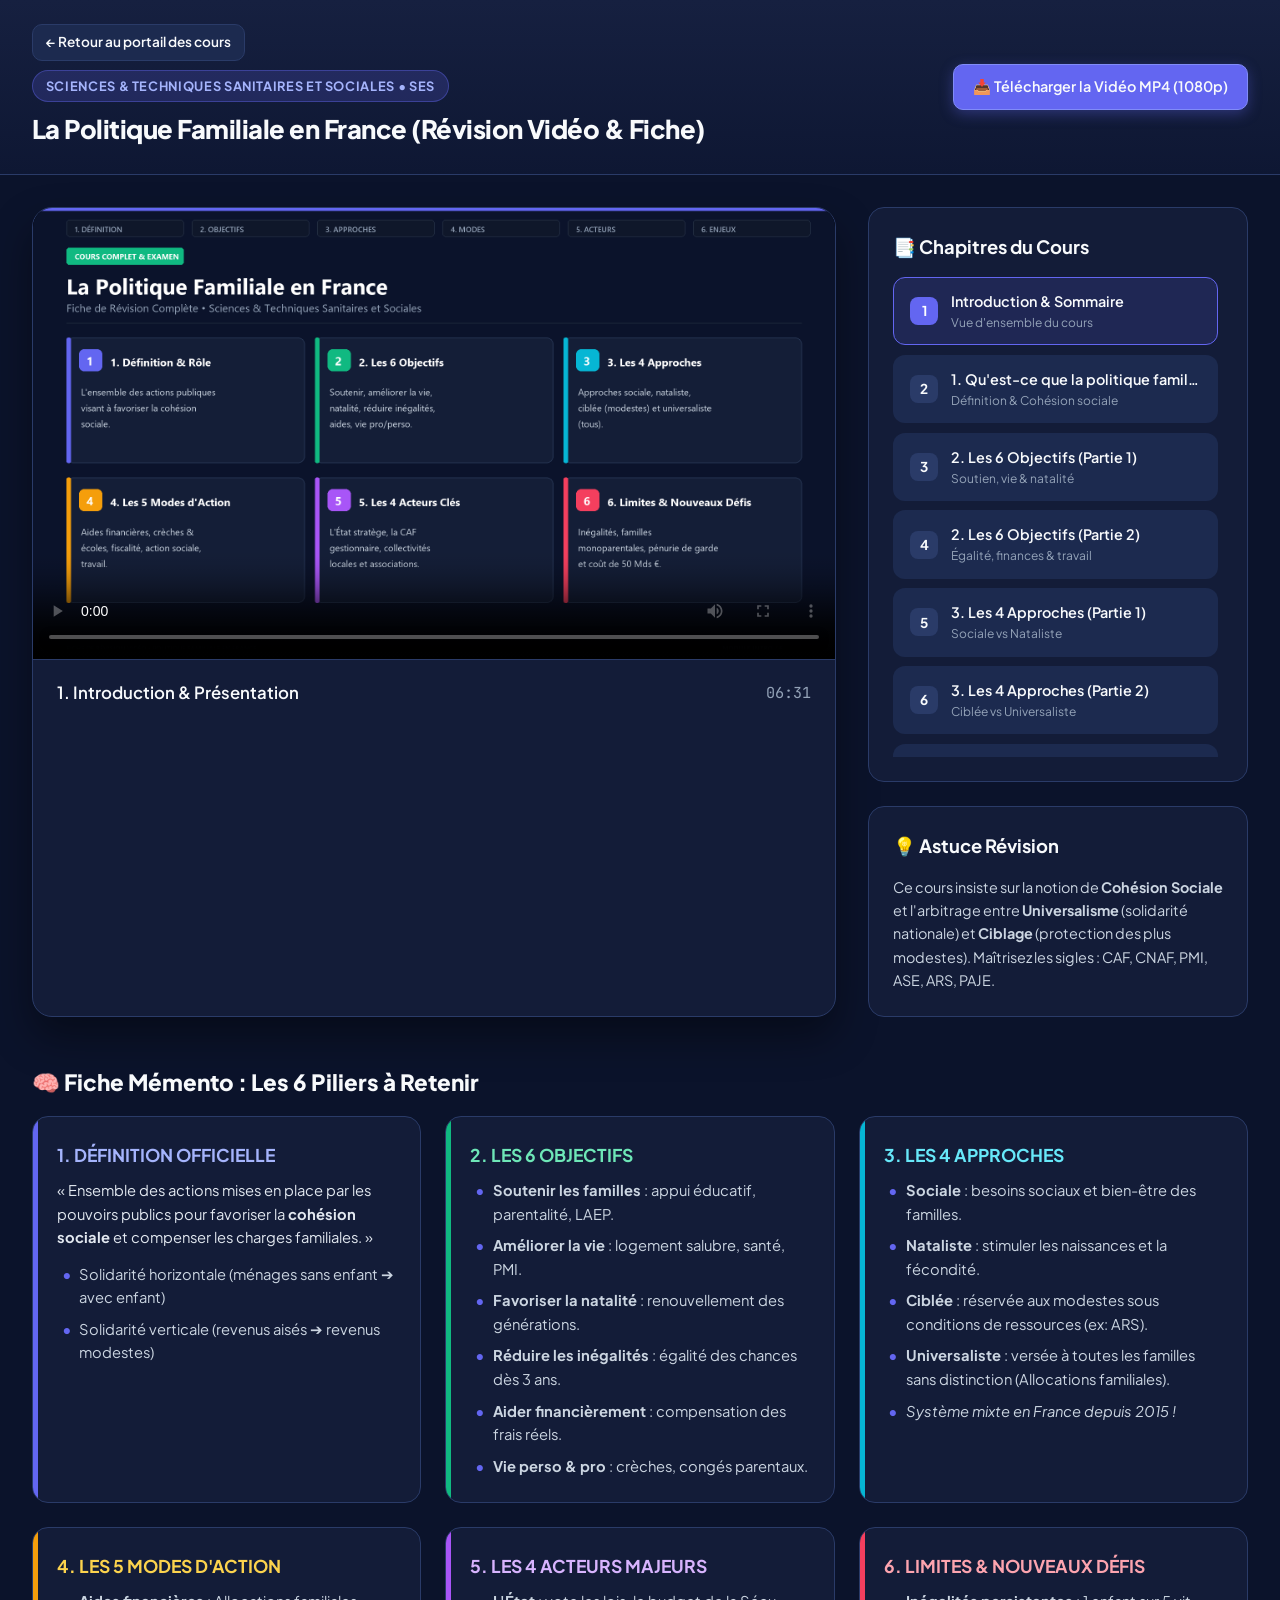
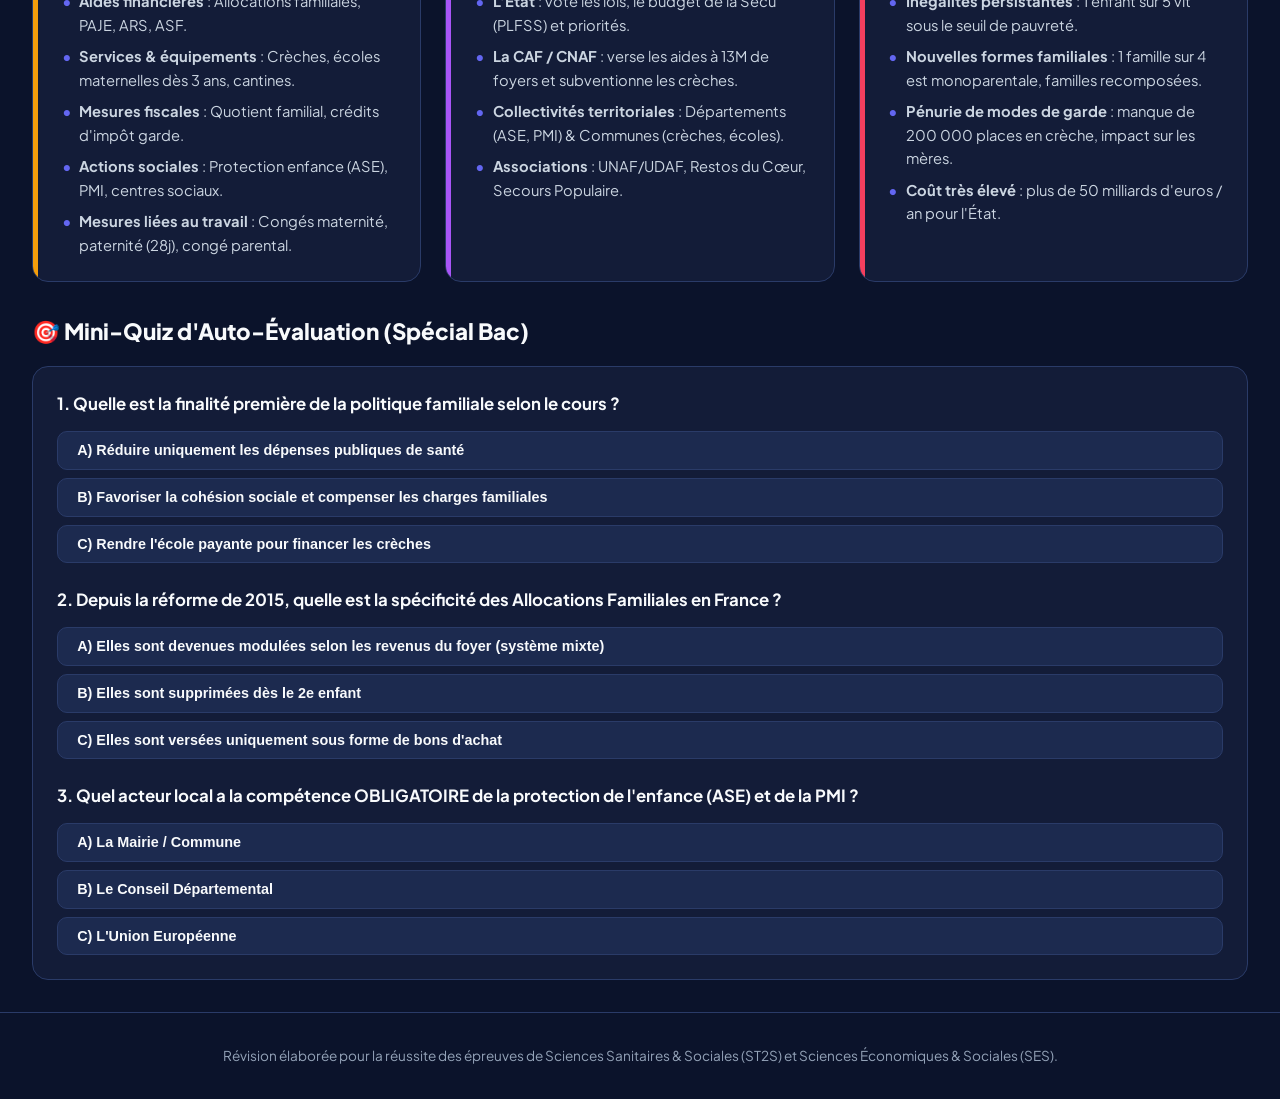
==== cours/politique-famille/index.html @ a3e130f7 "Initial commit: Portail de révision scolaire avec cours Politique Familiale" ====
<!DOCTYPE html>
<html lang="fr">
<head>
    <meta charset="UTF-8">
    <meta name="viewport" content="width=device-width, initial-scale=1.0">
    <title>Révision : La Politique Familiale en France (ST2S / SES)</title>
    <link href="https://fonts.googleapis.com/css2?family=Plus+Jakarta+Sans:wght@400;500;600;700;800&family=JetBrains+Mono:wght@500;700&display=swap" rel="stylesheet">
    <style>
        :root {
            --bg: #0b132b;
            --surface: #131c38;
            --surface-card: #1c2a4f;
            --border: #2a3b68;
            --primary: #6366f1;
            --primary-glow: rgba(99, 102, 241, 0.35);
            --emerald: #10b981;
            --cyan: #06b6d4;
            --amber: #f59e0b;
            --rose: #f43f5e;
            --purple: #a855f7;
            --text: #f8fafc;
            --text-muted: #94a3b8;
        }

        * {
            box-sizing: border-box;
            margin: 0;
            padding: 0;
        }

        body {
            font-family: 'Plus Jakarta Sans', sans-serif;
            background-color: var(--bg);
            color: var(--text);
            line-height: 1.6;
            min-height: 100vh;
            display: flex;
            flex-direction: column;
        }

        header {
            background: linear-gradient(180deg, #162040 0%, #0e1733 100%);
            border-bottom: 1px solid var(--border);
            padding: 1.5rem 2rem;
            display: flex;
            justify-content: space-between;
            align-items: center;
            flex-wrap: wrap;
            gap: 1rem;
        }

        .badge-subject {
            background: rgba(99, 102, 241, 0.2);
            color: #a5b4fc;
            border: 1px solid rgba(99, 102, 241, 0.4);
            padding: 0.3rem 0.8rem;
            border-radius: 999px;
            font-size: 0.8rem;
            font-weight: 700;
            text-transform: uppercase;
            letter-spacing: 0.05em;
            display: inline-block;
            margin-bottom: 0.4rem;
        }

        h1 {
            font-size: 1.6rem;
            font-weight: 800;
            letter-spacing: -0.02em;
        }

        .header-actions {
            display: flex;
            gap: 0.8rem;
            align-items: center;
        }

        .btn {
            background: var(--surface-card);
            border: 1px solid var(--border);
            color: var(--text);
            padding: 0.65rem 1.2rem;
            border-radius: 10px;
            font-size: 0.9rem;
            font-weight: 600;
            cursor: pointer;
            display: inline-flex;
            align-items: center;
            gap: 0.5rem;
            transition: all 0.2s ease;
            text-decoration: none;
        }

        .btn:hover {
            background: #253766;
            border-color: #3b5087;
            transform: translateY(-1px);
        }

        .btn-primary {
            background: var(--primary);
            border-color: #818cf8;
            box-shadow: 0 4px 14px var(--primary-glow);
        }

        .btn-primary:hover {
            background: #4f46e5;
        }

        main {
            flex: 1;
            max-width: 1400px;
            width: 100%;
            margin: 0 auto;
            padding: 2rem;
            display: grid;
            grid-template-columns: 1fr 380px;
            gap: 2rem;
        }

        @media (max-width: 1024px) {
            main {
                grid-template-columns: 1fr;
            }
        }

        .video-container {
            background: var(--surface);
            border: 1px solid var(--border);
            border-radius: 20px;
            overflow: hidden;
            box-shadow: 0 20px 40px rgba(0,0,0,0.4);
            display: flex;
            flex-direction: column;
        }

        .screen-frame {
            position: relative;
            aspect-ratio: 16 / 9;
            background: #000;
            display: flex;
            align-items: center;
            justify-content: center;
            overflow: hidden;
        }

        .screen-frame video, .screen-frame img {
            width: 100%;
            height: 100%;
            object-fit: contain;
        }

        .player-controls {
            padding: 1.25rem 1.5rem;
            background: var(--surface);
            border-top: 1px solid var(--border);
            display: flex;
            flex-direction: column;
            gap: 1rem;
        }

        .progress-bar-container {
            width: 100%;
            height: 8px;
            background: #223156;
            border-radius: 999px;
            cursor: pointer;
            position: relative;
        }

        .progress-bar-fill {
            height: 100%;
            background: linear-gradient(90deg, #6366f1, #38bdf8);
            border-radius: 999px;
            width: 0%;
            transition: width 0.1s linear;
        }

        .controls-row {
            display: flex;
            justify-content: space-between;
            align-items: center;
        }

        .play-buttons {
            display: flex;
            align-items: center;
            gap: 1rem;
        }

        .btn-circle {
            width: 44px;
            height: 44px;
            border-radius: 50%;
            background: var(--surface-card);
            border: 1px solid var(--border);
            color: white;
            display: flex;
            align-items: center;
            justify-content: center;
            cursor: pointer;
            font-size: 1.1rem;
            transition: all 0.2s ease;
        }

        .btn-circle:hover {
            background: var(--primary);
            border-color: #818cf8;
            transform: scale(1.05);
        }

        .btn-play-main {
            width: 52px;
            height: 52px;
            background: var(--primary);
            font-size: 1.4rem;
            box-shadow: 0 4px 15px var(--primary-glow);
        }

        .time-display {
            font-family: 'JetBrains Mono', monospace;
            font-size: 0.95rem;
            color: var(--text-muted);
        }

        /* Sidebar navigation */
        .sidebar {
            display: flex;
            flex-direction: column;
            gap: 1.5rem;
        }

        .card {
            background: var(--surface);
            border: 1px solid var(--border);
            border-radius: 16px;
            padding: 1.5rem;
        }

        .card-title {
            font-size: 1.15rem;
            font-weight: 700;
            margin-bottom: 1rem;
            display: flex;
            align-items: center;
            gap: 0.5rem;
        }

        .chapters-list {
            display: flex;
            flex-direction: column;
            gap: 0.6rem;
            max-height: 480px;
            overflow-y: auto;
            padding-right: 0.3rem;
        }

        .chapter-item {
            display: flex;
            align-items: center;
            gap: 0.8rem;
            padding: 0.75rem 1rem;
            background: var(--surface-card);
            border: 1px solid transparent;
            border-radius: 12px;
            cursor: pointer;
            transition: all 0.2s ease;
            text-align: left;
        }

        .chapter-item:hover {
            background: #253766;
            border-color: var(--border);
        }

        .chapter-item.active {
            border-color: var(--primary);
            background: rgba(99, 102, 241, 0.15);
        }

        .chapter-num {
            width: 28px;
            height: 28px;
            border-radius: 8px;
            background: var(--border);
            font-size: 0.85rem;
            font-weight: 700;
            display: flex;
            align-items: center;
            justify-content: center;
            flex-shrink: 0;
        }

        .chapter-item.active .chapter-num {
            background: var(--primary);
            color: white;
        }

        .chapter-info {
            flex: 1;
            min-width: 0;
        }

        .chapter-title {
            font-size: 0.9rem;
            font-weight: 600;
            white-space: nowrap;
            overflow: hidden;
            text-overflow: ellipsis;
        }

        .chapter-sub {
            font-size: 0.75rem;
            color: var(--text-muted);
        }

        /* Summary tabs */
        .summary-section {
            grid-column: 1 / -1;
            margin-top: 1rem;
        }

        .grid-2x3 {
            display: grid;
            grid-template-columns: repeat(auto-fit, minmax(380px, 1fr));
            gap: 1.5rem;
            margin-top: 1rem;
        }

        .concept-card {
            background: var(--surface);
            border: 1px solid var(--border);
            border-radius: 16px;
            padding: 1.5rem;
            position: relative;
            overflow: hidden;
        }

        .concept-card::before {
            content: '';
            position: absolute;
            top: 0;
            left: 0;
            width: 5px;
            height: 100%;
        }

        .border-indigo::before { background: var(--primary); }
        .border-emerald::before { background: var(--emerald); }
        .border-cyan::before { background: var(--cyan); }
        .border-amber::before { background: var(--amber); }
        .border-purple::before { background: var(--purple); }
        .border-rose::before { background: var(--rose); }

        .concept-title {
            font-size: 1.1rem;
            font-weight: 700;
            margin-bottom: 0.6rem;
        }

        .concept-list {
            list-style: none;
            display: flex;
            flex-direction: column;
            gap: 0.5rem;
            font-size: 0.92rem;
            color: #cbd5e1;
        }

        .concept-list li {
            position: relative;
            padding-left: 1.4rem;
        }

        .concept-list li::before {
            content: '•';
            position: absolute;
            left: 0.3rem;
            color: var(--primary);
            font-weight: bold;
        }

        footer {
            text-align: center;
            padding: 2rem;
            color: var(--text-muted);
            font-size: 0.85rem;
            border-top: 1px solid var(--border);
            margin-top: auto;
        }
    </style>
</head>
<body>

<header>
    <div>
        <a href="../../index.html" class="btn" style="margin-bottom: 0.6rem; display: inline-flex; font-size: 0.85rem; padding: 0.4rem 0.8rem;">
            ← Retour au portail des cours
        </a>
        <div>
            <span class="badge-subject">Sciences & Techniques Sanitaires et Sociales • SES</span>
            <h1>La Politique Familiale en France (Révision Vidéo & Fiche)</h1>
        </div>
    </div>
    <div class="header-actions">
        <a href="video.mp4" class="btn btn-primary" download="Revision_Politique_Famille_1080p.mp4">
            📥 Télécharger la Vidéo MP4 (1080p)
        </a>
    </div>
</header>

<main>
    <div class="video-container">
        <div class="screen-frame">
            <video id="mainVideo" controls poster="slides/slide_01.png">
                <source src="video.mp4" type="video/mp4">
                Votre navigateur ne prend pas en charge la balise vidéo.
            </video>
        </div>
        <div class="player-controls">
            <div class="controls-row">
                <span style="font-weight: 600; font-size: 1.05rem;" id="currentSlideTitle">1. Introduction & Présentation</span>
                <span class="time-display" id="videoDuration">06:31</span>
            </div>
        </div>
    </div>

    <div class="sidebar">
        <div class="card">
            <div class="card-title">📑 Chapitres du Cours</div>
            <div class="chapters-list" id="chapterList">
                <div class="chapter-item active" onclick="jumpTo(0)">
                    <div class="chapter-num">1</div>
                    <div class="chapter-info">
                        <div class="chapter-title">Introduction & Sommaire</div>
                        <div class="chapter-sub">Vue d'ensemble du cours</div>
                    </div>
                </div>
                <div class="chapter-item" onclick="jumpTo(1)">
                    <div class="chapter-num">2</div>
                    <div class="chapter-info">
                        <div class="chapter-title">1. Qu'est-ce que la politique familiale ?</div>
                        <div class="chapter-sub">Définition & Cohésion sociale</div>
                    </div>
                </div>
                <div class="chapter-item" onclick="jumpTo(2)">
                    <div class="chapter-num">3</div>
                    <div class="chapter-info">
                        <div class="chapter-title">2. Les 6 Objectifs (Partie 1)</div>
                        <div class="chapter-sub">Soutien, vie & natalité</div>
                    </div>
                </div>
                <div class="chapter-item" onclick="jumpTo(3)">
                    <div class="chapter-num">4</div>
                    <div class="chapter-info">
                        <div class="chapter-title">2. Les 6 Objectifs (Partie 2)</div>
                        <div class="chapter-sub">Égalité, finances & travail</div>
                    </div>
                </div>
                <div class="chapter-item" onclick="jumpTo(4)">
                    <div class="chapter-num">5</div>
                    <div class="chapter-info">
                        <div class="chapter-title">3. Les 4 Approches (Partie 1)</div>
                        <div class="chapter-sub">Sociale vs Nataliste</div>
                    </div>
                </div>
                <div class="chapter-item" onclick="jumpTo(5)">
                    <div class="chapter-num">6</div>
                    <div class="chapter-info">
                        <div class="chapter-title">3. Les 4 Approches (Partie 2)</div>
                        <div class="chapter-sub">Ciblée vs Universaliste</div>
                    </div>
                </div>
                <div class="chapter-item" onclick="jumpTo(6)">
                    <div class="chapter-num">7</div>
                    <div class="chapter-info">
                        <div class="chapter-title">4. Les 5 Modes d'Action (Partie 1)</div>
                        <div class="chapter-sub">Aides financières & crèches/écoles</div>
                    </div>
                </div>
                <div class="chapter-item" onclick="jumpTo(7)">
                    <div class="chapter-num">8</div>
                    <div class="chapter-info">
                        <div class="chapter-title">4. Les 5 Modes d'Action (Partie 2)</div>
                        <div class="chapter-sub">Fiscalité, social & travail</div>
                    </div>
                </div>
                <div class="chapter-item" onclick="jumpTo(8)">
                    <div class="chapter-num">9</div>
                    <div class="chapter-info">
                        <div class="chapter-title">5. Les 4 Acteurs Clés (Partie 1)</div>
                        <div class="chapter-sub">L'État & La CAF</div>
                    </div>
                </div>
                <div class="chapter-item" onclick="jumpTo(9)">
                    <div class="chapter-num">10</div>
                    <div class="chapter-info">
                        <div class="chapter-title">5. Les 4 Acteurs Clés (Partie 2)</div>
                        <div class="chapter-sub">Collectivités & Associations</div>
                    </div>
                </div>
                <div class="chapter-item" onclick="jumpTo(10)">
                    <div class="chapter-num">11</div>
                    <div class="chapter-info">
                        <div class="chapter-title">6. Limites & Nouveaux Défis</div>
                        <div class="chapter-sub">Inégalités, monoparentalité & coût</div>
                    </div>
                </div>
                <div class="chapter-item" onclick="jumpTo(11)">
                    <div class="chapter-num">12</div>
                    <div class="chapter-info">
                        <div class="chapter-title">Mémento Examen Final</div>
                        <div class="chapter-sub">Carte mentale de révision</div>
                    </div>
                </div>
            </div>
        </div>

        <div class="card">
            <div class="card-title">💡 Astuce Révision</div>
            <p style="font-size: 0.9rem; color: #cbd5e1;">
                Ce cours insiste sur la notion de <strong>Cohésion Sociale</strong> et l'arbitrage entre <strong>Universalisme</strong> (solidarité nationale) et <strong>Ciblage</strong> (protection des plus modestes). Maîtrisez les sigles : CAF, CNAF, PMI, ASE, ARS, PAJE.
            </p>
        </div>
    </div>

    <section class="summary-section">
        <h2 style="font-size: 1.4rem; font-weight: 800; margin-bottom: 0.5rem;">🧠 Fiche Mémento : Les 6 Piliers à Retenir</h2>
        <div class="grid-2x3">
            <div class="concept-card border-indigo">
                <div class="concept-title" style="color: #a5b4fc;">1. DÉFINITION OFFICIELLE</div>
                <p style="font-size: 0.92rem; color: #e2e8f0; margin-bottom: 0.8rem;">
                    « Ensemble des actions mises en place par les pouvoirs publics pour favoriser la <strong>cohésion sociale</strong> et compenser les charges familiales. »
                </p>
                <ul class="concept-list">
                    <li>Solidarité horizontale (ménages sans enfant ➔ avec enfant)</li>
                    <li>Solidarité verticale (revenus aisés ➔ revenus modestes)</li>
                </ul>
            </div>

            <div class="concept-card border-emerald">
                <div class="concept-title" style="color: #6ee7b7;">2. LES 6 OBJECTIFS</div>
                <ul class="concept-list">
                    <li><strong>Soutenir les familles</strong> : appui éducatif, parentalité, LAEP.</li>
                    <li><strong>Améliorer la vie</strong> : logement salubre, santé, PMI.</li>
                    <li><strong>Favoriser la natalité</strong> : renouvellement des générations.</li>
                    <li><strong>Réduire les inégalités</strong> : égalité des chances dès 3 ans.</li>
                    <li><strong>Aider financièrement</strong> : compensation des frais réels.</li>
                    <li><strong>Vie perso & pro</strong> : crèches, congés parentaux.</li>
                </ul>
            </div>

            <div class="concept-card border-cyan">
                <div class="concept-title" style="color: #67e8f9;">3. LES 4 APPROCHES</div>
                <ul class="concept-list">
                    <li><strong>Sociale</strong> : besoins sociaux et bien-être des familles.</li>
                    <li><strong>Nataliste</strong> : stimuler les naissances et la fécondité.</li>
                    <li><strong>Ciblée</strong> : réservée aux modestes sous conditions de ressources (ex: ARS).</li>
                    <li><strong>Universaliste</strong> : versée à toutes les familles sans distinction (Allocations familiales).</li>
                    <li><em>Système mixte en France depuis 2015 !</em></li>
                </ul>
            </div>

            <div class="concept-card border-amber">
                <div class="concept-title" style="color: #fcd34d;">4. LES 5 MODES D'ACTION</div>
                <ul class="concept-list">
                    <li><strong>Aides financières</strong> : Allocations familiales, PAJE, ARS, ASF.</li>
                    <li><strong>Services & équipements</strong> : Crèches, écoles maternelles dès 3 ans, cantines.</li>
                    <li><strong>Mesures fiscales</strong> : Quotient familial, crédits d'impôt garde.</li>
                    <li><strong>Actions sociales</strong> : Protection enfance (ASE), PMI, centres sociaux.</li>
                    <li><strong>Mesures liées au travail</strong> : Congés maternité, paternité (28j), congé parental.</li>
                </ul>
            </div>

            <div class="concept-card border-purple">
                <div class="concept-title" style="color: #d8b4fe;">5. LES 4 ACTEURS MAJEURS</div>
                <ul class="concept-list">
                    <li><strong>L'État</strong> : vote les lois, le budget de la Sécu (PLFSS) et priorités.</li>
                    <li><strong>La CAF / CNAF</strong> : verse les aides à 13M de foyers et subventionne les crèches.</li>
                    <li><strong>Collectivités territoriales</strong> : Départements (ASE, PMI) & Communes (crèches, écoles).</li>
                    <li><strong>Associations</strong> : UNAF/UDAF, Restos du Cœur, Secours Populaire.</li>
                </ul>
            </div>

            <div class="concept-card border-rose">
                <div class="concept-title" style="color: #fda4af;">6. LIMITES & NOUVEAUX DÉFIS</div>
                <ul class="concept-list">
                    <li><strong>Inégalités persistantes</strong> : 1 enfant sur 5 vit sous le seuil de pauvreté.</li>
                    <li><strong>Nouvelles formes familiales</strong> : 1 famille sur 4 est monoparentale, familles recomposées.</li>
                    <li><strong>Pénurie de modes de garde</strong> : manque de 200 000 places en crèche, impact sur les mères.</li>
                    <li><strong>Coût très élevé</strong> : plus de 50 milliards d'euros / an pour l'État.</li>
                </ul>
            </div>
        </div>
    <section class="summary-section" style="margin-top: 2rem;">
        <h2 style="font-size: 1.4rem; font-weight: 800; margin-bottom: 1rem;">🎯 Mini-Quiz d'Auto-Évaluation (Spécial Bac)</h2>
        <div style="background: var(--surface); border: 1px solid var(--border); border-radius: 16px; padding: 1.5rem;" id="quizContainer">
            <div id="q1" style="margin-bottom: 1.5rem;">
                <p style="font-weight: 700; font-size: 1.05rem; margin-bottom: 0.8rem;">1. Quelle est la finalité première de la politique familiale selon le cours ?</p>
                <div style="display: flex; flex-direction: column; gap: 0.5rem;">
                    <button class="btn quiz-opt" onclick="checkAnswer(1, 0)">A) Réduire uniquement les dépenses publiques de santé</button>
                    <button class="btn quiz-opt" onclick="checkAnswer(1, 1)">B) Favoriser la cohésion sociale et compenser les charges familiales</button>
                    <button class="btn quiz-opt" onclick="checkAnswer(1, 2)">C) Rendre l'école payante pour financer les crèches</button>
                </div>
                <div id="q1-feedback" style="margin-top: 0.5rem; font-weight: 600; display: none;"></div>
            </div>

            <div id="q2" style="margin-bottom: 1.5rem;">
                <p style="font-weight: 700; font-size: 1.05rem; margin-bottom: 0.8rem;">2. Depuis la réforme de 2015, quelle est la spécificité des Allocations Familiales en France ?</p>
                <div style="display: flex; flex-direction: column; gap: 0.5rem;">
                    <button class="btn quiz-opt" onclick="checkAnswer(2, 0)">A) Elles sont devenues modulées selon les revenus du foyer (système mixte)</button>
                    <button class="btn quiz-opt" onclick="checkAnswer(2, 1)">B) Elles sont supprimées dès le 2e enfant</button>
                    <button class="btn quiz-opt" onclick="checkAnswer(2, 2)">C) Elles sont versées uniquement sous forme de bons d'achat</button>
                </div>
                <div id="q2-feedback" style="margin-top: 0.5rem; font-weight: 600; display: none;"></div>
            </div>

            <div id="q3">
                <p style="font-weight: 700; font-size: 1.05rem; margin-bottom: 0.8rem;">3. Quel acteur local a la compétence OBLIGATOIRE de la protection de l'enfance (ASE) et de la PMI ?</p>
                <div style="display: flex; flex-direction: column; gap: 0.5rem;">
                    <button class="btn quiz-opt" onclick="checkAnswer(3, 0)">A) La Mairie / Commune</button>
                    <button class="btn quiz-opt" onclick="checkAnswer(3, 1)">B) Le Conseil Départemental</button>
                    <button class="btn quiz-opt" onclick="checkAnswer(3, 2)">C) L'Union Européenne</button>
                </div>
                <div id="q3-feedback" style="margin-top: 0.5rem; font-weight: 600; display: none;"></div>
            </div>
        </div>
    </section>
</main>

<footer>
    Révision élaborée pour la réussite des épreuves de Sciences Sanitaires & Sociales (ST2S) et Sciences Économiques & Sociales (SES).
</footer>

<script>
    function checkAnswer(q, opt) {
        const correct = { 1: 1, 2: 0, 3: 1 };
        const fb = document.getElementById('q' + q + '-feedback');
        fb.style.display = 'block';
        if (opt === correct[q]) {
            fb.innerHTML = '<span style="color: var(--emerald);">✅ Bonne réponse ! Bravo.</span>';
        } else {
            fb.innerHTML = '<span style="color: var(--rose);">❌ Mauvaise réponse. Révisez la vidéo ou la fiche mémento au-dessus !</span>';
        }
    }
</script>

<script>
    const video = document.getElementById('mainVideo');
    const items = document.querySelectorAll('.chapter-item');
    const titleDisplay = document.getElementById('currentSlideTitle');

    // Timestamps précis calculés automatiquement pour les 12 scènes
    const timestamps = [0.0, 31.96, 61.04, 95.16, 130.24, 158.84, 191.68, 221.4, 254.8, 287.0, 318.4, 359.48];

    function jumpTo(index) {
        if (index >= 0 && index < timestamps.length) {
            video.currentTime = timestamps[index];
            video.play();
            updateActive(index);
        }
    }

    function updateActive(index) {
        items.forEach((item, idx) => {
            if (idx === index) {
                item.classList.add('active');
                titleDisplay.innerText = item.querySelector('.chapter-title').innerText;
            } else {
                item.classList.remove('active');
            }
        });
    }

    video.addEventListener('timeupdate', () => {
        const ct = video.currentTime;
        for (let i = timestamps.length - 1; i >= 0; i--) {
            if (ct >= timestamps[i]) {
                updateActive(i);
                break;
            }
        }
    });
</script>

</body>
</html>
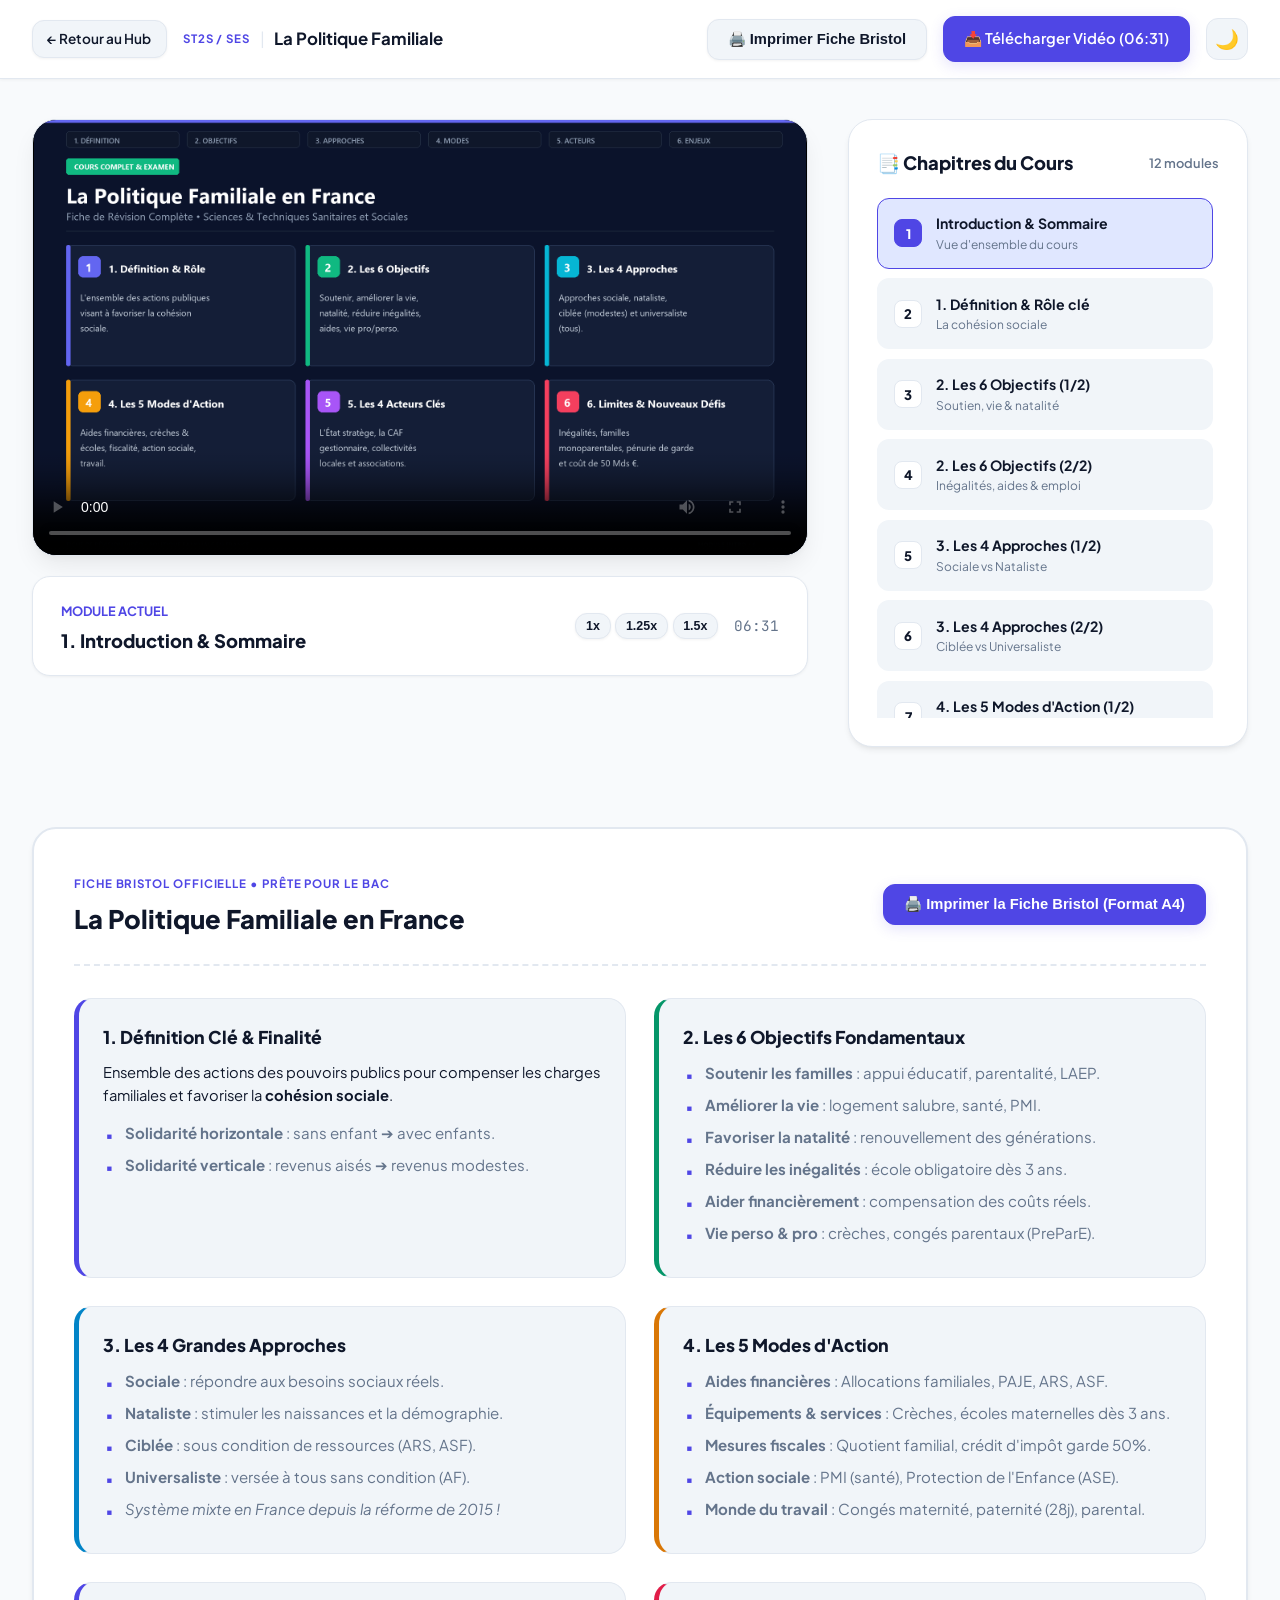
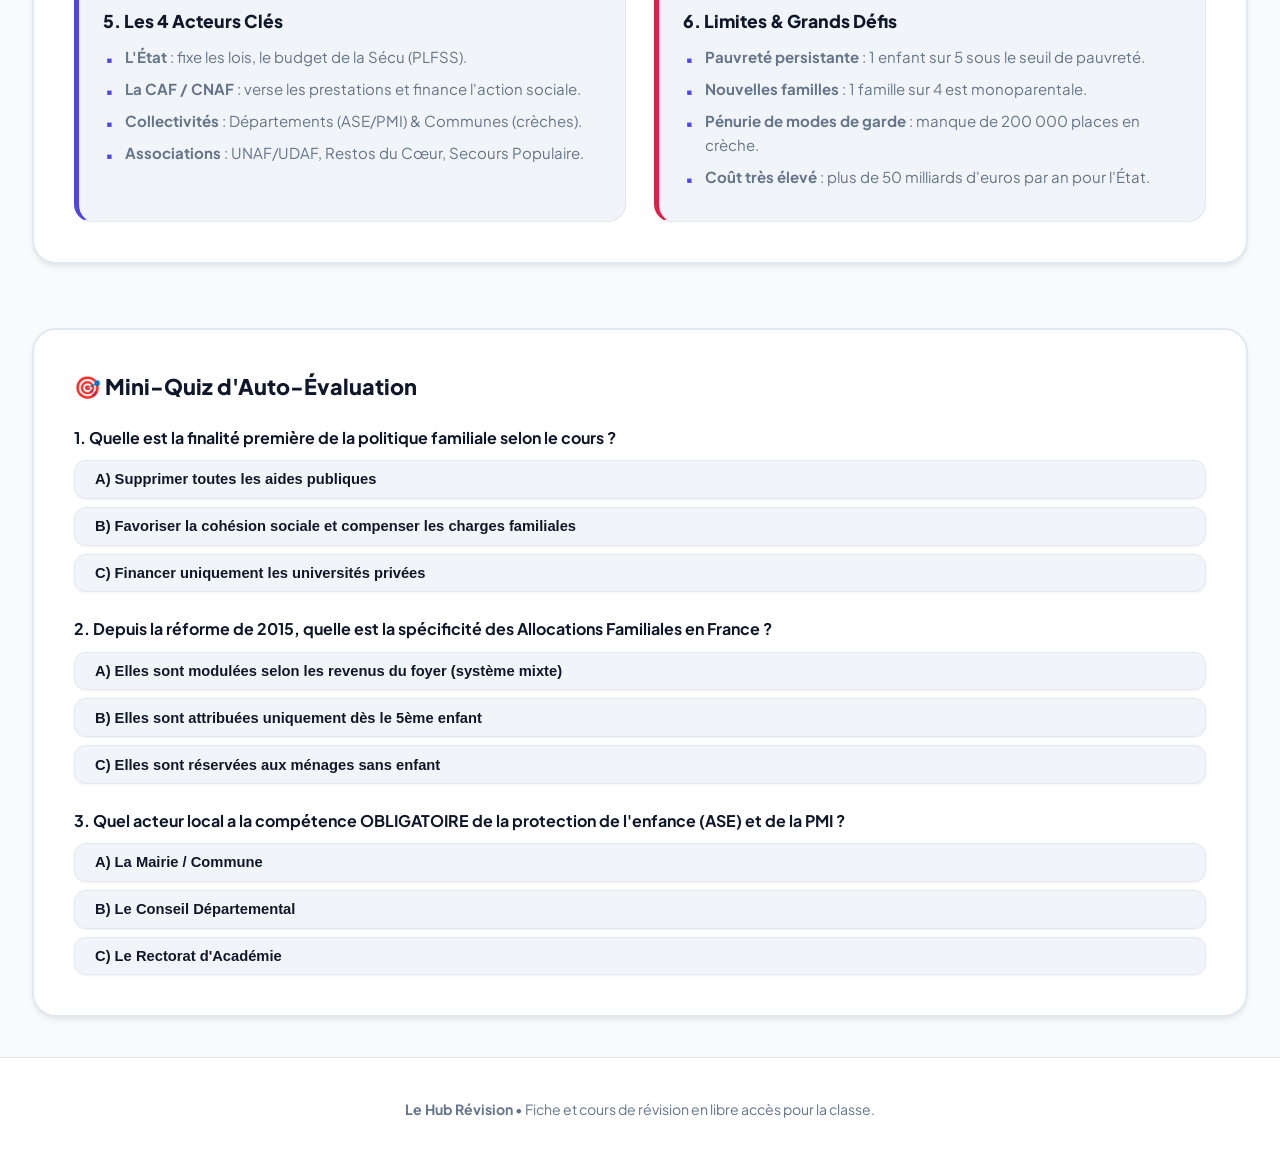
==== commit 07e111b3: "Redesign Premium Académique: Le Hub Révision avec Mode Clair/Sombre, Fiches Bristol imprimables et j" ====
--- a/cours/politique-famille/index.html
+++ b/cours/politique-famille/index.html
@@ -1,656 +1,301 @@
 <!DOCTYPE html>
-<html lang="fr">
+<html lang="fr" data-theme="light">
 <head>
     <meta charset="UTF-8">
     <meta name="viewport" content="width=device-width, initial-scale=1.0">
-    <title>Révision : La Politique Familiale en France (ST2S / SES)</title>
+    <title>La Politique Familiale en France • Le Hub Révision</title>
     <link href="https://fonts.googleapis.com/css2?family=Plus+Jakarta+Sans:wght@400;500;600;700;800&family=JetBrains+Mono:wght@500;700&display=swap" rel="stylesheet">
-    <style>
-        :root {
-            --bg: #0b132b;
-            --surface: #131c38;
-            --surface-card: #1c2a4f;
-            --border: #2a3b68;
-            --primary: #6366f1;
-            --primary-glow: rgba(99, 102, 241, 0.35);
-            --emerald: #10b981;
-            --cyan: #06b6d4;
-            --amber: #f59e0b;
-            --rose: #f43f5e;
-            --purple: #a855f7;
-            --text: #f8fafc;
-            --text-muted: #94a3b8;
-        }
-
-        * {
-            box-sizing: border-box;
-            margin: 0;
-            padding: 0;
-        }
-
-        body {
-            font-family: 'Plus Jakarta Sans', sans-serif;
-            background-color: var(--bg);
-            color: var(--text);
-            line-height: 1.6;
-            min-height: 100vh;
-            display: flex;
-            flex-direction: column;
-        }
-
-        header {
-            background: linear-gradient(180deg, #162040 0%, #0e1733 100%);
-            border-bottom: 1px solid var(--border);
-            padding: 1.5rem 2rem;
-            display: flex;
-            justify-content: space-between;
-            align-items: center;
-            flex-wrap: wrap;
-            gap: 1rem;
-        }
-
-        .badge-subject {
-            background: rgba(99, 102, 241, 0.2);
-            color: #a5b4fc;
-            border: 1px solid rgba(99, 102, 241, 0.4);
-            padding: 0.3rem 0.8rem;
-            border-radius: 999px;
-            font-size: 0.8rem;
-            font-weight: 700;
-            text-transform: uppercase;
-            letter-spacing: 0.05em;
-            display: inline-block;
-            margin-bottom: 0.4rem;
-        }
-
-        h1 {
-            font-size: 1.6rem;
-            font-weight: 800;
-            letter-spacing: -0.02em;
-        }
-
-        .header-actions {
-            display: flex;
-            gap: 0.8rem;
-            align-items: center;
-        }
-
-        .btn {
-            background: var(--surface-card);
-            border: 1px solid var(--border);
-            color: var(--text);
-            padding: 0.65rem 1.2rem;
-            border-radius: 10px;
-            font-size: 0.9rem;
-            font-weight: 600;
-            cursor: pointer;
-            display: inline-flex;
-            align-items: center;
-            gap: 0.5rem;
-            transition: all 0.2s ease;
-            text-decoration: none;
-        }
-
-        .btn:hover {
-            background: #253766;
-            border-color: #3b5087;
-            transform: translateY(-1px);
-        }
-
-        .btn-primary {
-            background: var(--primary);
-            border-color: #818cf8;
-            box-shadow: 0 4px 14px var(--primary-glow);
-        }
-
-        .btn-primary:hover {
-            background: #4f46e5;
-        }
-
-        main {
-            flex: 1;
-            max-width: 1400px;
-            width: 100%;
-            margin: 0 auto;
-            padding: 2rem;
-            display: grid;
-            grid-template-columns: 1fr 380px;
-            gap: 2rem;
-        }
-
-        @media (max-width: 1024px) {
-            main {
-                grid-template-columns: 1fr;
-            }
-        }
-
-        .video-container {
-            background: var(--surface);
-            border: 1px solid var(--border);
-            border-radius: 20px;
-            overflow: hidden;
-            box-shadow: 0 20px 40px rgba(0,0,0,0.4);
-            display: flex;
-            flex-direction: column;
-        }
-
-        .screen-frame {
-            position: relative;
-            aspect-ratio: 16 / 9;
-            background: #000;
-            display: flex;
-            align-items: center;
-            justify-content: center;
-            overflow: hidden;
-        }
-
-        .screen-frame video, .screen-frame img {
-            width: 100%;
-            height: 100%;
-            object-fit: contain;
-        }
-
-        .player-controls {
-            padding: 1.25rem 1.5rem;
-            background: var(--surface);
-            border-top: 1px solid var(--border);
-            display: flex;
-            flex-direction: column;
-            gap: 1rem;
-        }
-
-        .progress-bar-container {
-            width: 100%;
-            height: 8px;
-            background: #223156;
-            border-radius: 999px;
-            cursor: pointer;
-            position: relative;
-        }
-
-        .progress-bar-fill {
-            height: 100%;
-            background: linear-gradient(90deg, #6366f1, #38bdf8);
-            border-radius: 999px;
-            width: 0%;
-            transition: width 0.1s linear;
-        }
-
-        .controls-row {
-            display: flex;
-            justify-content: space-between;
-            align-items: center;
-        }
-
-        .play-buttons {
-            display: flex;
-            align-items: center;
-            gap: 1rem;
-        }
-
-        .btn-circle {
-            width: 44px;
-            height: 44px;
-            border-radius: 50%;
-            background: var(--surface-card);
-            border: 1px solid var(--border);
-            color: white;
-            display: flex;
-            align-items: center;
-            justify-content: center;
-            cursor: pointer;
-            font-size: 1.1rem;
-            transition: all 0.2s ease;
-        }
-
-        .btn-circle:hover {
-            background: var(--primary);
-            border-color: #818cf8;
-            transform: scale(1.05);
-        }
-
-        .btn-play-main {
-            width: 52px;
-            height: 52px;
-            background: var(--primary);
-            font-size: 1.4rem;
-            box-shadow: 0 4px 15px var(--primary-glow);
-        }
-
-        .time-display {
-            font-family: 'JetBrains Mono', monospace;
-            font-size: 0.95rem;
-            color: var(--text-muted);
-        }
-
-        /* Sidebar navigation */
-        .sidebar {
-            display: flex;
-            flex-direction: column;
-            gap: 1.5rem;
-        }
-
-        .card {
-            background: var(--surface);
-            border: 1px solid var(--border);
-            border-radius: 16px;
-            padding: 1.5rem;
-        }
-
-        .card-title {
-            font-size: 1.15rem;
-            font-weight: 700;
-            margin-bottom: 1rem;
-            display: flex;
-            align-items: center;
-            gap: 0.5rem;
-        }
-
-        .chapters-list {
-            display: flex;
-            flex-direction: column;
-            gap: 0.6rem;
-            max-height: 480px;
-            overflow-y: auto;
-            padding-right: 0.3rem;
-        }
-
-        .chapter-item {
-            display: flex;
-            align-items: center;
-            gap: 0.8rem;
-            padding: 0.75rem 1rem;
-            background: var(--surface-card);
-            border: 1px solid transparent;
-            border-radius: 12px;
-            cursor: pointer;
-            transition: all 0.2s ease;
-            text-align: left;
-        }
-
-        .chapter-item:hover {
-            background: #253766;
-            border-color: var(--border);
-        }
-
-        .chapter-item.active {
-            border-color: var(--primary);
-            background: rgba(99, 102, 241, 0.15);
-        }
-
-        .chapter-num {
-            width: 28px;
-            height: 28px;
-            border-radius: 8px;
-            background: var(--border);
-            font-size: 0.85rem;
-            font-weight: 700;
-            display: flex;
-            align-items: center;
-            justify-content: center;
-            flex-shrink: 0;
-        }
-
-        .chapter-item.active .chapter-num {
-            background: var(--primary);
-            color: white;
-        }
-
-        .chapter-info {
-            flex: 1;
-            min-width: 0;
-        }
-
-        .chapter-title {
-            font-size: 0.9rem;
-            font-weight: 600;
-            white-space: nowrap;
-            overflow: hidden;
-            text-overflow: ellipsis;
-        }
-
-        .chapter-sub {
-            font-size: 0.75rem;
-            color: var(--text-muted);
-        }
-
-        /* Summary tabs */
-        .summary-section {
-            grid-column: 1 / -1;
-            margin-top: 1rem;
-        }
-
-        .grid-2x3 {
-            display: grid;
-            grid-template-columns: repeat(auto-fit, minmax(380px, 1fr));
-            gap: 1.5rem;
-            margin-top: 1rem;
-        }
-
-        .concept-card {
-            background: var(--surface);
-            border: 1px solid var(--border);
-            border-radius: 16px;
-            padding: 1.5rem;
-            position: relative;
-            overflow: hidden;
-        }
-
-        .concept-card::before {
-            content: '';
-            position: absolute;
-            top: 0;
-            left: 0;
-            width: 5px;
-            height: 100%;
-        }
-
-        .border-indigo::before { background: var(--primary); }
-        .border-emerald::before { background: var(--emerald); }
-        .border-cyan::before { background: var(--cyan); }
-        .border-amber::before { background: var(--amber); }
-        .border-purple::before { background: var(--purple); }
-        .border-rose::before { background: var(--rose); }
-
-        .concept-title {
-            font-size: 1.1rem;
-            font-weight: 700;
-            margin-bottom: 0.6rem;
-        }
-
-        .concept-list {
-            list-style: none;
-            display: flex;
-            flex-direction: column;
-            gap: 0.5rem;
-            font-size: 0.92rem;
-            color: #cbd5e1;
-        }
-
-        .concept-list li {
-            position: relative;
-            padding-left: 1.4rem;
-        }
-
-        .concept-list li::before {
-            content: '•';
-            position: absolute;
-            left: 0.3rem;
-            color: var(--primary);
-            font-weight: bold;
-        }
-
-        footer {
-            text-align: center;
-            padding: 2rem;
-            color: var(--text-muted);
-            font-size: 0.85rem;
-            border-top: 1px solid var(--border);
-            margin-top: auto;
-        }
-    </style>
+    <link rel="stylesheet" href="../../assets/css/style.css">
 </head>
 <body>
 
-<header>
-    <div>
-        <a href="../../index.html" class="btn" style="margin-bottom: 0.6rem; display: inline-flex; font-size: 0.85rem; padding: 0.4rem 0.8rem;">
-            ← Retour au portail des cours
-        </a>
-        <div>
-            <span class="badge-subject">Sciences & Techniques Sanitaires et Sociales • SES</span>
-            <h1>La Politique Familiale en France (Révision Vidéo & Fiche)</h1>
+<!-- Navigation Bar -->
+<header class="navbar">
+    <div class="nav-container">
+        <div style="display: flex; align-items: center; gap: 1rem;">
+            <a href="../../index.html" class="btn" style="padding: 0.45rem 0.9rem; font-size: 0.85rem;">
+                ← Retour au Hub
+            </a>
+            <div style="display: flex; align-items: center; gap: 0.6rem;">
+                <span class="brand-tag">ST2S / SES</span>
+                <span style="color: var(--border-color);">|</span>
+                <strong style="font-size: 1.05rem;">La Politique Familiale</strong>
+            </div>
+        </div>
+
+        <div class="nav-controls">
+            <button class="btn" onclick="printBristol()" title="Imprimer la Fiche Bristol pour réviser">
+                🖨️ Imprimer Fiche Bristol
+            </button>
+            <a href="video.mp4" class="btn btn-primary" download="Politique_Familiale_1080p.mp4">
+                📥 Télécharger Vidéo (06:31)
+            </a>
+            <button class="btn-theme-toggle" id="themeToggleBtn" onclick="toggleTheme()" title="Changer de thème">
+                🌙
+            </button>
         </div>
     </div>
-    <div class="header-actions">
-        <a href="video.mp4" class="btn btn-primary" download="Revision_Politique_Famille_1080p.mp4">
-            📥 Télécharger la Vidéo MP4 (1080p)
-        </a>
+</header>
+
+<!-- Main Course Content -->
+<main class="main-wrapper">
+    <div class="course-layout">
+        
+        <!-- Video Player MOOC Frame -->
+        <div>
+            <div class="video-frame-academic">
+                <video id="mainVideo" controls poster="slides/slide_01.png">
+                    <source src="video.mp4" type="video/mp4">
+                    Votre navigateur ne prend pas en charge la balise vidéo.
+                </video>
+            </div>
+
+            <!-- Video Meta Bar -->
+            <div class="video-meta-bar">
+                <div>
+                    <span style="font-size: 0.8rem; font-weight: 700; text-transform: uppercase; color: var(--primary);" id="moduleIndicator">MODULE ACTUEL</span>
+                    <h3 style="font-size: 1.15rem; font-weight: 800; margin-top: 0.2rem;" id="currentSlideTitle">1. Introduction & Sommaire</h3>
+                </div>
+                <div style="display: flex; align-items: center; gap: 1rem;">
+                    <div style="display: flex; gap: 0.3rem;">
+                        <button class="btn" style="padding: 0.3rem 0.6rem; font-size: 0.78rem;" onclick="setSpeed(1)">1x</button>
+                        <button class="btn" style="padding: 0.3rem 0.6rem; font-size: 0.78rem;" onclick="setSpeed(1.25)">1.25x</button>
+                        <button class="btn" style="padding: 0.3rem 0.6rem; font-size: 0.78rem;" onclick="setSpeed(1.5)">1.5x</button>
+                    </div>
+                    <span style="font-family: 'JetBrains Mono', monospace; font-size: 0.9rem; color: var(--text-muted);">06:31</span>
+                </div>
+            </div>
+        </div>
+
+        <!-- Sidebar MOOC Chapters -->
+        <aside class="course-sidebar-card">
+            <div class="sidebar-heading">
+                <span>📑 Chapitres du Cours</span>
+                <span style="font-size: 0.8rem; font-weight: 600; color: var(--text-muted);">12 modules</span>
+            </div>
+
+            <div class="chapters-scroll" id="chaptersList">
+                <div class="chapter-btn active" onclick="jumpTo(0)">
+                    <div class="chapter-badge-num">1</div>
+                    <div>
+                        <div style="font-size: 0.88rem; font-weight: 700;">Introduction & Sommaire</div>
+                        <div style="font-size: 0.75rem; color: var(--text-muted);">Vue d'ensemble du cours</div>
+                    </div>
+                </div>
+                <div class="chapter-btn" onclick="jumpTo(1)">
+                    <div class="chapter-badge-num">2</div>
+                    <div>
+                        <div style="font-size: 0.88rem; font-weight: 700;">1. Définition & Rôle clé</div>
+                        <div style="font-size: 0.75rem; color: var(--text-muted);">La cohésion sociale</div>
+                    </div>
+                </div>
+                <div class="chapter-btn" onclick="jumpTo(2)">
+                    <div class="chapter-badge-num">3</div>
+                    <div>
+                        <div style="font-size: 0.88rem; font-weight: 700;">2. Les 6 Objectifs (1/2)</div>
+                        <div style="font-size: 0.75rem; color: var(--text-muted);">Soutien, vie & natalité</div>
+                    </div>
+                </div>
+                <div class="chapter-btn" onclick="jumpTo(3)">
+                    <div class="chapter-badge-num">4</div>
+                    <div>
+                        <div style="font-size: 0.88rem; font-weight: 700;">2. Les 6 Objectifs (2/2)</div>
+                        <div style="font-size: 0.75rem; color: var(--text-muted);">Inégalités, aides & emploi</div>
+                    </div>
+                </div>
+                <div class="chapter-btn" onclick="jumpTo(4)">
+                    <div class="chapter-badge-num">5</div>
+                    <div>
+                        <div style="font-size: 0.88rem; font-weight: 700;">3. Les 4 Approches (1/2)</div>
+                        <div style="font-size: 0.75rem; color: var(--text-muted);">Sociale vs Nataliste</div>
+                    </div>
+                </div>
+                <div class="chapter-btn" onclick="jumpTo(5)">
+                    <div class="chapter-badge-num">6</div>
+                    <div>
+                        <div style="font-size: 0.88rem; font-weight: 700;">3. Les 4 Approches (2/2)</div>
+                        <div style="font-size: 0.75rem; color: var(--text-muted);">Ciblée vs Universaliste</div>
+                    </div>
+                </div>
+                <div class="chapter-btn" onclick="jumpTo(6)">
+                    <div class="chapter-badge-num">7</div>
+                    <div>
+                        <div style="font-size: 0.88rem; font-weight: 700;">4. Les 5 Modes d'Action (1/2)</div>
+                        <div style="font-size: 0.75rem; color: var(--text-muted);">Aides financières & crèches</div>
+                    </div>
+                </div>
+                <div class="chapter-btn" onclick="jumpTo(7)">
+                    <div class="chapter-badge-num">8</div>
+                    <div>
+                        <div style="font-size: 0.88rem; font-weight: 700;">4. Les 5 Modes d'Action (2/2)</div>
+                        <div style="font-size: 0.75rem; color: var(--text-muted);">Fiscalité, social & travail</div>
+                    </div>
+                </div>
+                <div class="chapter-btn" onclick="jumpTo(8)">
+                    <div class="chapter-badge-num">9</div>
+                    <div>
+                        <div style="font-size: 0.88rem; font-weight: 700;">5. Les 4 Acteurs (1/2)</div>
+                        <div style="font-size: 0.75rem; color: var(--text-muted);">L'État & La CAF</div>
+                    </div>
+                </div>
+                <div class="chapter-btn" onclick="jumpTo(9)">
+                    <div class="chapter-badge-num">10</div>
+                    <div>
+                        <div style="font-size: 0.88rem; font-weight: 700;">5. Les 4 Acteurs (2/2)</div>
+                        <div style="font-size: 0.75rem; color: var(--text-muted);">Collectivités & Associations</div>
+                    </div>
+                </div>
+                <div class="chapter-btn" onclick="jumpTo(10)">
+                    <div class="chapter-badge-num">11</div>
+                    <div>
+                        <div style="font-size: 0.88rem; font-weight: 700;">6. Limites & Nouveaux Défis</div>
+                        <div style="font-size: 0.75rem; color: var(--text-muted);">Inégalités & places de crèche</div>
+                    </div>
+                </div>
+                <div class="chapter-btn" onclick="jumpTo(11)">
+                    <div class="chapter-badge-num">12</div>
+                    <div>
+                        <div style="font-size: 0.88rem; font-weight: 700;">Mémento Examen Final</div>
+                        <div style="font-size: 0.75rem; color: var(--text-muted);">La carte mentale complète</div>
+                    </div>
+                </div>
+            </div>
+        </aside>
+
+        <!-- Printable Bristol Card Section -->
+        <section class="bristol-section">
+            <div class="bristol-sheet">
+                <div class="bristol-header">
+                    <div>
+                        <span class="brand-tag">FICHE BRISTOL OFFICIELLE • PRÊTE POUR LE BAC</span>
+                        <h2 style="font-size: 1.6rem; font-weight: 800; margin-top: 0.3rem;">La Politique Familiale en France</h2>
+                    </div>
+                    <button class="btn btn-primary" onclick="printBristol()">
+                        🖨️ Imprimer la Fiche Bristol (Format A4)
+                    </button>
+                </div>
+
+                <div class="bristol-grid">
+                    <div class="bristol-card" style="border-left-color: var(--primary);">
+                        <h4>1. Définition Clé & Finalité</h4>
+                        <p style="font-size: 0.92rem; margin-bottom: 0.8rem; color: var(--text-main);">
+                            Ensemble des actions des pouvoirs publics pour compenser les charges familiales et favoriser la <strong>cohésion sociale</strong>.
+                        </p>
+                        <ul>
+                            <li><strong>Solidarité horizontale</strong> : sans enfant ➔ avec enfants.</li>
+                            <li><strong>Solidarité verticale</strong> : revenus aisés ➔ revenus modestes.</li>
+                        </ul>
+                    </div>
+
+                    <div class="bristol-card" style="border-left-color: var(--accent-emerald);">
+                        <h4>2. Les 6 Objectifs Fondamentaux</h4>
+                        <ul>
+                            <li><strong>Soutenir les familles</strong> : appui éducatif, parentalité, LAEP.</li>
+                            <li><strong>Améliorer la vie</strong> : logement salubre, santé, PMI.</li>
+                            <li><strong>Favoriser la natalité</strong> : renouvellement des générations.</li>
+                            <li><strong>Réduire les inégalités</strong> : école obligatoire dès 3 ans.</li>
+                            <li><strong>Aider financièrement</strong> : compensation des coûts réels.</li>
+                            <li><strong>Vie perso & pro</strong> : crèches, congés parentaux (PreParE).</li>
+                        </ul>
+                    </div>
+
+                    <div class="bristol-card" style="border-left-color: var(--accent-cyan);">
+                        <h4>3. Les 4 Grandes Approches</h4>
+                        <ul>
+                            <li><strong>Sociale</strong> : répondre aux besoins sociaux réels.</li>
+                            <li><strong>Nataliste</strong> : stimuler les naissances et la démographie.</li>
+                            <li><strong>Ciblée</strong> : sous condition de ressources (ARS, ASF).</li>
+                            <li><strong>Universaliste</strong> : versée à tous sans condition (AF).</li>
+                            <li><em>Système mixte en France depuis la réforme de 2015 !</em></li>
+                        </ul>
+                    </div>
+
+                    <div class="bristol-card" style="border-left-color: var(--accent-amber);">
+                        <h4>4. Les 5 Modes d'Action</h4>
+                        <ul>
+                            <li><strong>Aides financières</strong> : Allocations familiales, PAJE, ARS, ASF.</li>
+                            <li><strong>Équipements & services</strong> : Crèches, écoles maternelles dès 3 ans.</li>
+                            <li><strong>Mesures fiscales</strong> : Quotient familial, crédit d'impôt garde 50%.</li>
+                            <li><strong>Action sociale</strong> : PMI (santé), Protection de l'Enfance (ASE).</li>
+                            <li><strong>Monde du travail</strong> : Congés maternité, paternité (28j), parental.</li>
+                        </ul>
+                    </div>
+
+                    <div class="bristol-card" style="border-left-color: var(--primary);">
+                        <h4>5. Les 4 Acteurs Clés</h4>
+                        <ul>
+                            <li><strong>L'État</strong> : fixe les lois, le budget de la Sécu (PLFSS).</li>
+                            <li><strong>La CAF / CNAF</strong> : verse les prestations et finance l'action sociale.</li>
+                            <li><strong>Collectivités</strong> : Départements (ASE/PMI) & Communes (crèches).</li>
+                            <li><strong>Associations</strong> : UNAF/UDAF, Restos du Cœur, Secours Populaire.</li>
+                        </ul>
+                    </div>
+
+                    <div class="bristol-card" style="border-left-color: var(--accent-rose);">
+                        <h4>6. Limites & Grands Défis</h4>
+                        <ul>
+                            <li><strong>Pauvreté persistante</strong> : 1 enfant sur 5 sous le seuil de pauvreté.</li>
+                            <li><strong>Nouvelles familles</strong> : 1 famille sur 4 est monoparentale.</li>
+                            <li><strong>Pénurie de modes de garde</strong> : manque de 200 000 places en crèche.</li>
+                            <li><strong>Coût très élevé</strong> : plus de 50 milliards d'euros par an pour l'État.</li>
+                        </ul>
+                    </div>
+                </div>
+            </div>
+        </section>
+
+        <!-- Interactive Quiz Section -->
+        <section class="bristol-section" style="margin-top: 1.5rem;">
+            <div class="bristol-sheet">
+                <h3 style="font-size: 1.35rem; font-weight: 800; margin-bottom: 1.25rem;">🎯 Mini-Quiz d'Auto-Évaluation</h3>
+                
+                <div style="margin-bottom: 1.5rem;">
+                    <p style="font-weight: 700; margin-bottom: 0.6rem;">1. Quelle est la finalité première de la politique familiale selon le cours ?</p>
+                    <div style="display: flex; flex-direction: column; gap: 0.5rem;">
+                        <button class="btn" onclick="checkQ(1, 0, this)">A) Supprimer toutes les aides publiques</button>
+                        <button class="btn" onclick="checkQ(1, 1, this)">B) Favoriser la cohésion sociale et compenser les charges familiales</button>
+                        <button class="btn" onclick="checkQ(1, 2, this)">C) Financer uniquement les universités privées</button>
+                    </div>
+                    <div id="fb1" style="margin-top: 0.5rem; font-weight: 600; display: none;"></div>
+                </div>
+
+                <div style="margin-bottom: 1.5rem;">
+                    <p style="font-weight: 700; margin-bottom: 0.6rem;">2. Depuis la réforme de 2015, quelle est la spécificité des Allocations Familiales en France ?</p>
+                    <div style="display: flex; flex-direction: column; gap: 0.5rem;">
+                        <button class="btn" onclick="checkQ(2, 0, this)">A) Elles sont modulées selon les revenus du foyer (système mixte)</button>
+                        <button class="btn" onclick="checkQ(2, 1, this)">B) Elles sont attribuées uniquement dès le 5ème enfant</button>
+                        <button class="btn" onclick="checkQ(2, 2, this)">C) Elles sont réservées aux ménages sans enfant</button>
+                    </div>
+                    <div id="fb2" style="margin-top: 0.5rem; font-weight: 600; display: none;"></div>
+                </div>
+
+                <div>
+                    <p style="font-weight: 700; margin-bottom: 0.6rem;">3. Quel acteur local a la compétence OBLIGATOIRE de la protection de l'enfance (ASE) et de la PMI ?</p>
+                    <div style="display: flex; flex-direction: column; gap: 0.5rem;">
+                        <button class="btn" onclick="checkQ(3, 0, this)">A) La Mairie / Commune</button>
+                        <button class="btn" onclick="checkQ(3, 1, this)">B) Le Conseil Départemental</button>
+                        <button class="btn" onclick="checkQ(3, 2, this)">C) Le Rectorat d'Académie</button>
+                    </div>
+                    <div id="fb3" style="margin-top: 0.5rem; font-weight: 600; display: none;"></div>
+                </div>
+            </div>
+        </section>
+
     </div>
-</header>
-
-<main>
-    <div class="video-container">
-        <div class="screen-frame">
-            <video id="mainVideo" controls poster="slides/slide_01.png">
-                <source src="video.mp4" type="video/mp4">
-                Votre navigateur ne prend pas en charge la balise vidéo.
-            </video>
-        </div>
-        <div class="player-controls">
-            <div class="controls-row">
-                <span style="font-weight: 600; font-size: 1.05rem;" id="currentSlideTitle">1. Introduction & Présentation</span>
-                <span class="time-display" id="videoDuration">06:31</span>
-            </div>
-        </div>
+</main>
+
+<!-- Footer -->
+<footer style="background: var(--bg-surface); border-top: 1px solid var(--border-color); padding: 2.5rem 2rem; text-align: center; margin-top: auto;">
+    <div style="max-width: 1320px; margin: 0 auto; font-size: 0.88rem; color: var(--text-muted);">
+        <strong>Le Hub Révision</strong> • Fiche et cours de révision en libre accès pour la classe.
     </div>
-
-    <div class="sidebar">
-        <div class="card">
-            <div class="card-title">📑 Chapitres du Cours</div>
-            <div class="chapters-list" id="chapterList">
-                <div class="chapter-item active" onclick="jumpTo(0)">
-                    <div class="chapter-num">1</div>
-                    <div class="chapter-info">
-                        <div class="chapter-title">Introduction & Sommaire</div>
-                        <div class="chapter-sub">Vue d'ensemble du cours</div>
-                    </div>
-                </div>
-                <div class="chapter-item" onclick="jumpTo(1)">
-                    <div class="chapter-num">2</div>
-                    <div class="chapter-info">
-                        <div class="chapter-title">1. Qu'est-ce que la politique familiale ?</div>
-                        <div class="chapter-sub">Définition & Cohésion sociale</div>
-                    </div>
-                </div>
-                <div class="chapter-item" onclick="jumpTo(2)">
-                    <div class="chapter-num">3</div>
-                    <div class="chapter-info">
-                        <div class="chapter-title">2. Les 6 Objectifs (Partie 1)</div>
-                        <div class="chapter-sub">Soutien, vie & natalité</div>
-                    </div>
-                </div>
-                <div class="chapter-item" onclick="jumpTo(3)">
-                    <div class="chapter-num">4</div>
-                    <div class="chapter-info">
-                        <div class="chapter-title">2. Les 6 Objectifs (Partie 2)</div>
-                        <div class="chapter-sub">Égalité, finances & travail</div>
-                    </div>
-                </div>
-                <div class="chapter-item" onclick="jumpTo(4)">
-                    <div class="chapter-num">5</div>
-                    <div class="chapter-info">
-                        <div class="chapter-title">3. Les 4 Approches (Partie 1)</div>
-                        <div class="chapter-sub">Sociale vs Nataliste</div>
-                    </div>
-                </div>
-                <div class="chapter-item" onclick="jumpTo(5)">
-                    <div class="chapter-num">6</div>
-                    <div class="chapter-info">
-                        <div class="chapter-title">3. Les 4 Approches (Partie 2)</div>
-                        <div class="chapter-sub">Ciblée vs Universaliste</div>
-                    </div>
-                </div>
-                <div class="chapter-item" onclick="jumpTo(6)">
-                    <div class="chapter-num">7</div>
-                    <div class="chapter-info">
-                        <div class="chapter-title">4. Les 5 Modes d'Action (Partie 1)</div>
-                        <div class="chapter-sub">Aides financières & crèches/écoles</div>
-                    </div>
-                </div>
-                <div class="chapter-item" onclick="jumpTo(7)">
-                    <div class="chapter-num">8</div>
-                    <div class="chapter-info">
-                        <div class="chapter-title">4. Les 5 Modes d'Action (Partie 2)</div>
-                        <div class="chapter-sub">Fiscalité, social & travail</div>
-                    </div>
-                </div>
-                <div class="chapter-item" onclick="jumpTo(8)">
-                    <div class="chapter-num">9</div>
-                    <div class="chapter-info">
-                        <div class="chapter-title">5. Les 4 Acteurs Clés (Partie 1)</div>
-                        <div class="chapter-sub">L'État & La CAF</div>
-                    </div>
-                </div>
-                <div class="chapter-item" onclick="jumpTo(9)">
-                    <div class="chapter-num">10</div>
-                    <div class="chapter-info">
-                        <div class="chapter-title">5. Les 4 Acteurs Clés (Partie 2)</div>
-                        <div class="chapter-sub">Collectivités & Associations</div>
-                    </div>
-                </div>
-                <div class="chapter-item" onclick="jumpTo(10)">
-                    <div class="chapter-num">11</div>
-                    <div class="chapter-info">
-                        <div class="chapter-title">6. Limites & Nouveaux Défis</div>
-                        <div class="chapter-sub">Inégalités, monoparentalité & coût</div>
-                    </div>
-                </div>
-                <div class="chapter-item" onclick="jumpTo(11)">
-                    <div class="chapter-num">12</div>
-                    <div class="chapter-info">
-                        <div class="chapter-title">Mémento Examen Final</div>
-                        <div class="chapter-sub">Carte mentale de révision</div>
-                    </div>
-                </div>
-            </div>
-        </div>
-
-        <div class="card">
-            <div class="card-title">💡 Astuce Révision</div>
-            <p style="font-size: 0.9rem; color: #cbd5e1;">
-                Ce cours insiste sur la notion de <strong>Cohésion Sociale</strong> et l'arbitrage entre <strong>Universalisme</strong> (solidarité nationale) et <strong>Ciblage</strong> (protection des plus modestes). Maîtrisez les sigles : CAF, CNAF, PMI, ASE, ARS, PAJE.
-            </p>
-        </div>
-    </div>
-
-    <section class="summary-section">
-        <h2 style="font-size: 1.4rem; font-weight: 800; margin-bottom: 0.5rem;">🧠 Fiche Mémento : Les 6 Piliers à Retenir</h2>
-        <div class="grid-2x3">
-            <div class="concept-card border-indigo">
-                <div class="concept-title" style="color: #a5b4fc;">1. DÉFINITION OFFICIELLE</div>
-                <p style="font-size: 0.92rem; color: #e2e8f0; margin-bottom: 0.8rem;">
-                    « Ensemble des actions mises en place par les pouvoirs publics pour favoriser la <strong>cohésion sociale</strong> et compenser les charges familiales. »
-                </p>
-                <ul class="concept-list">
-                    <li>Solidarité horizontale (ménages sans enfant ➔ avec enfant)</li>
-                    <li>Solidarité verticale (revenus aisés ➔ revenus modestes)</li>
-                </ul>
-            </div>
-
-            <div class="concept-card border-emerald">
-                <div class="concept-title" style="color: #6ee7b7;">2. LES 6 OBJECTIFS</div>
-                <ul class="concept-list">
-                    <li><strong>Soutenir les familles</strong> : appui éducatif, parentalité, LAEP.</li>
-                    <li><strong>Améliorer la vie</strong> : logement salubre, santé, PMI.</li>
-                    <li><strong>Favoriser la natalité</strong> : renouvellement des générations.</li>
-                    <li><strong>Réduire les inégalités</strong> : égalité des chances dès 3 ans.</li>
-                    <li><strong>Aider financièrement</strong> : compensation des frais réels.</li>
-                    <li><strong>Vie perso & pro</strong> : crèches, congés parentaux.</li>
-                </ul>
-            </div>
-
-            <div class="concept-card border-cyan">
-                <div class="concept-title" style="color: #67e8f9;">3. LES 4 APPROCHES</div>
-                <ul class="concept-list">
-                    <li><strong>Sociale</strong> : besoins sociaux et bien-être des familles.</li>
-                    <li><strong>Nataliste</strong> : stimuler les naissances et la fécondité.</li>
-                    <li><strong>Ciblée</strong> : réservée aux modestes sous conditions de ressources (ex: ARS).</li>
-                    <li><strong>Universaliste</strong> : versée à toutes les familles sans distinction (Allocations familiales).</li>
-                    <li><em>Système mixte en France depuis 2015 !</em></li>
-                </ul>
-            </div>
-
-            <div class="concept-card border-amber">
-                <div class="concept-title" style="color: #fcd34d;">4. LES 5 MODES D'ACTION</div>
-                <ul class="concept-list">
-                    <li><strong>Aides financières</strong> : Allocations familiales, PAJE, ARS, ASF.</li>
-                    <li><strong>Services & équipements</strong> : Crèches, écoles maternelles dès 3 ans, cantines.</li>
-                    <li><strong>Mesures fiscales</strong> : Quotient familial, crédits d'impôt garde.</li>
-                    <li><strong>Actions sociales</strong> : Protection enfance (ASE), PMI, centres sociaux.</li>
-                    <li><strong>Mesures liées au travail</strong> : Congés maternité, paternité (28j), congé parental.</li>
-                </ul>
-            </div>
-
-            <div class="concept-card border-purple">
-                <div class="concept-title" style="color: #d8b4fe;">5. LES 4 ACTEURS MAJEURS</div>
-                <ul class="concept-list">
-                    <li><strong>L'État</strong> : vote les lois, le budget de la Sécu (PLFSS) et priorités.</li>
-                    <li><strong>La CAF / CNAF</strong> : verse les aides à 13M de foyers et subventionne les crèches.</li>
-                    <li><strong>Collectivités territoriales</strong> : Départements (ASE, PMI) & Communes (crèches, écoles).</li>
-                    <li><strong>Associations</strong> : UNAF/UDAF, Restos du Cœur, Secours Populaire.</li>
-                </ul>
-            </div>
-
-            <div class="concept-card border-rose">
-                <div class="concept-title" style="color: #fda4af;">6. LIMITES & NOUVEAUX DÉFIS</div>
-                <ul class="concept-list">
-                    <li><strong>Inégalités persistantes</strong> : 1 enfant sur 5 vit sous le seuil de pauvreté.</li>
-                    <li><strong>Nouvelles formes familiales</strong> : 1 famille sur 4 est monoparentale, familles recomposées.</li>
-                    <li><strong>Pénurie de modes de garde</strong> : manque de 200 000 places en crèche, impact sur les mères.</li>
-                    <li><strong>Coût très élevé</strong> : plus de 50 milliards d'euros / an pour l'État.</li>
-                </ul>
-            </div>
-        </div>
-    <section class="summary-section" style="margin-top: 2rem;">
-        <h2 style="font-size: 1.4rem; font-weight: 800; margin-bottom: 1rem;">🎯 Mini-Quiz d'Auto-Évaluation (Spécial Bac)</h2>
-        <div style="background: var(--surface); border: 1px solid var(--border); border-radius: 16px; padding: 1.5rem;" id="quizContainer">
-            <div id="q1" style="margin-bottom: 1.5rem;">
-                <p style="font-weight: 700; font-size: 1.05rem; margin-bottom: 0.8rem;">1. Quelle est la finalité première de la politique familiale selon le cours ?</p>
-                <div style="display: flex; flex-direction: column; gap: 0.5rem;">
-                    <button class="btn quiz-opt" onclick="checkAnswer(1, 0)">A) Réduire uniquement les dépenses publiques de santé</button>
-                    <button class="btn quiz-opt" onclick="checkAnswer(1, 1)">B) Favoriser la cohésion sociale et compenser les charges familiales</button>
-                    <button class="btn quiz-opt" onclick="checkAnswer(1, 2)">C) Rendre l'école payante pour financer les crèches</button>
-                </div>
-                <div id="q1-feedback" style="margin-top: 0.5rem; font-weight: 600; display: none;"></div>
-            </div>
-
-            <div id="q2" style="margin-bottom: 1.5rem;">
-                <p style="font-weight: 700; font-size: 1.05rem; margin-bottom: 0.8rem;">2. Depuis la réforme de 2015, quelle est la spécificité des Allocations Familiales en France ?</p>
-                <div style="display: flex; flex-direction: column; gap: 0.5rem;">
-                    <button class="btn quiz-opt" onclick="checkAnswer(2, 0)">A) Elles sont devenues modulées selon les revenus du foyer (système mixte)</button>
-                    <button class="btn quiz-opt" onclick="checkAnswer(2, 1)">B) Elles sont supprimées dès le 2e enfant</button>
-                    <button class="btn quiz-opt" onclick="checkAnswer(2, 2)">C) Elles sont versées uniquement sous forme de bons d'achat</button>
-                </div>
-                <div id="q2-feedback" style="margin-top: 0.5rem; font-weight: 600; display: none;"></div>
-            </div>
-
-            <div id="q3">
-                <p style="font-weight: 700; font-size: 1.05rem; margin-bottom: 0.8rem;">3. Quel acteur local a la compétence OBLIGATOIRE de la protection de l'enfance (ASE) et de la PMI ?</p>
-                <div style="display: flex; flex-direction: column; gap: 0.5rem;">
-                    <button class="btn quiz-opt" onclick="checkAnswer(3, 0)">A) La Mairie / Commune</button>
-                    <button class="btn quiz-opt" onclick="checkAnswer(3, 1)">B) Le Conseil Départemental</button>
-                    <button class="btn quiz-opt" onclick="checkAnswer(3, 2)">C) L'Union Européenne</button>
-                </div>
-                <div id="q3-feedback" style="margin-top: 0.5rem; font-weight: 600; display: none;"></div>
-            </div>
-        </div>
-    </section>
-</main>
-
-<footer>
-    Révision élaborée pour la réussite des épreuves de Sciences Sanitaires & Sociales (ST2S) et Sciences Économiques & Sociales (SES).
 </footer>
 
-<script>
-    function checkAnswer(q, opt) {
-        const correct = { 1: 1, 2: 0, 3: 1 };
-        const fb = document.getElementById('q' + q + '-feedback');
-        fb.style.display = 'block';
-        if (opt === correct[q]) {
-            fb.innerHTML = '<span style="color: var(--emerald);">✅ Bonne réponse ! Bravo.</span>';
-        } else {
-            fb.innerHTML = '<span style="color: var(--rose);">❌ Mauvaise réponse. Révisez la vidéo ou la fiche mémento au-dessus !</span>';
-        }
-    }
-</script>
-
+<script src="../../assets/js/app.js"></script>
 <script>
     const video = document.getElementById('mainVideo');
-    const items = document.querySelectorAll('.chapter-item');
+    const items = document.querySelectorAll('.chapter-btn');
     const titleDisplay = document.getElementById('currentSlideTitle');
-
-    // Timestamps précis calculés automatiquement pour les 12 scènes
     const timestamps = [0.0, 31.96, 61.04, 95.16, 130.24, 158.84, 191.68, 221.4, 254.8, 287.0, 318.4, 359.48];
 
     function jumpTo(index) {
@@ -665,11 +310,15 @@
         items.forEach((item, idx) => {
             if (idx === index) {
                 item.classList.add('active');
-                titleDisplay.innerText = item.querySelector('.chapter-title').innerText;
+                titleDisplay.innerText = item.querySelector('div > div:first-child').innerText;
             } else {
                 item.classList.remove('active');
             }
         });
+    }
+
+    function setSpeed(speed) {
+        video.playbackRate = speed;
     }
 
     video.addEventListener('timeupdate', () => {
@@ -681,6 +330,17 @@
             }
         }
     });
+
+    function checkQ(q, opt, btn) {
+        const correct = { 1: 1, 2: 0, 3: 1 };
+        const fb = document.getElementById('fb' + q);
+        fb.style.display = 'block';
+        if (opt === correct[q]) {
+            fb.innerHTML = '<span style="color: var(--accent-emerald);">✅ Excellente réponse ! Bien joué.</span>';
+        } else {
+            fb.innerHTML = '<span style="color: var(--accent-rose);">❌ Mauvaise réponse. Révisez la fiche au-dessus !</span>';
+        }
+    }
 </script>
 
 </body>
--- a/assets/css/style.css
+++ b/assets/css/style.css
@@ -0,0 +1,678 @@
+/* ==========================================================================
+   LE HUB RÉVISION - STUDIO DESIGN SYSTEM (LIGHT & DARK THEME)
+   Style Éducatif Moderne, Pro & Premium
+   ========================================================================== */
+
+:root {
+    /* Mode Clair (Par défaut) */
+    --bg-page: #f8fafc;
+    --bg-surface: #ffffff;
+    --bg-subtle: #f1f5f9;
+    --bg-card-hover: #f8fafc;
+    --border-color: #e2e8f0;
+    --border-focus: #6366f1;
+    
+    --text-main: #0f172a;
+    --text-muted: #64748b;
+    --text-light: #94a3b8;
+    
+    --primary: #4f46e5;
+    --primary-light: #e0e7ff;
+    --primary-dark: #3730a3;
+    --primary-glow: rgba(79, 70, 229, 0.15);
+    
+    --accent-emerald: #059669;
+    --accent-emerald-bg: #d1fae5;
+    --accent-amber: #d97706;
+    --accent-amber-bg: #fef3c7;
+    --accent-cyan: #0284c7;
+    --accent-cyan-bg: #e0f2fe;
+    --accent-rose: #e11d48;
+    --accent-rose-bg: #ffe4e6;
+    
+    --shadow-sm: 0 1px 3px rgba(0,0,0,0.05);
+    --shadow-md: 0 4px 6px -1px rgba(0,0,0,0.07), 0 2px 4px -2px rgba(0,0,0,0.05);
+    --shadow-lg: 0 12px 24px -4px rgba(0,0,0,0.08), 0 4px 6px -2px rgba(0,0,0,0.03);
+    
+    --radius-sm: 8px;
+    --radius-md: 12px;
+    --radius-lg: 18px;
+    --radius-xl: 24px;
+}
+
+[data-theme="dark"] {
+    --bg-page: #090d16;
+    --bg-surface: #111827;
+    --bg-subtle: #1f2937;
+    --bg-card-hover: #172033;
+    --border-color: #27354a;
+    --border-focus: #818cf8;
+    
+    --text-main: #f8fafc;
+    --text-muted: #94a3b8;
+    --text-light: #64748b;
+    
+    --primary: #6366f1;
+    --primary-light: rgba(99, 102, 241, 0.2);
+    --primary-dark: #4f46e5;
+    --primary-glow: rgba(99, 102, 241, 0.3);
+    
+    --accent-emerald: #10b981;
+    --accent-emerald-bg: rgba(16, 185, 129, 0.15);
+    --accent-amber: #f59e0b;
+    --accent-amber-bg: rgba(245, 158, 11, 0.15);
+    --accent-cyan: #38bdf8;
+    --accent-cyan-bg: rgba(56, 189, 248, 0.15);
+    --accent-rose: #fb7185;
+    --accent-rose-bg: rgba(251, 113, 133, 0.15);
+    
+    --shadow-sm: 0 1px 3px rgba(0,0,0,0.3);
+    --shadow-md: 0 4px 12px rgba(0,0,0,0.35);
+    --shadow-lg: 0 16px 32px rgba(0,0,0,0.45);
+}
+
+/* Base Reset & Fonts */
+* {
+    box-sizing: border-box;
+    margin: 0;
+    padding: 0;
+    transition: background-color 0.25s ease, border-color 0.25s ease, color 0.15s ease;
+}
+
+body {
+    font-family: 'Plus Jakarta Sans', -apple-system, BlinkMacSystemFont, sans-serif;
+    background-color: var(--bg-page);
+    color: var(--text-main);
+    line-height: 1.6;
+    min-height: 100vh;
+    display: flex;
+    flex-direction: column;
+}
+
+/* Navigation Universitaire / Académie */
+.navbar {
+    background: var(--bg-surface);
+    border-bottom: 1px solid var(--border-color);
+    position: sticky;
+    top: 0;
+    z-index: 100;
+    box-shadow: var(--shadow-sm);
+}
+
+.nav-container {
+    max-width: 1320px;
+    margin: 0 auto;
+    padding: 1rem 2rem;
+    display: flex;
+    justify-content: space-between;
+    align-items: center;
+    gap: 1.5rem;
+}
+
+.brand-wrap {
+    display: flex;
+    align-items: center;
+    gap: 0.85rem;
+    text-decoration: none;
+    color: inherit;
+}
+
+.brand-logo {
+    width: 44px;
+    height: 44px;
+    background: linear-gradient(135deg, var(--primary) 0%, #3b82f6 100%);
+    color: white;
+    border-radius: var(--radius-md);
+    display: flex;
+    align-items: center;
+    justify-content: center;
+    font-size: 1.3rem;
+    box-shadow: var(--shadow-md);
+}
+
+.brand-text h1 {
+    font-size: 1.25rem;
+    font-weight: 800;
+    letter-spacing: -0.02em;
+    line-height: 1.2;
+}
+
+.brand-tag {
+    font-size: 0.72rem;
+    font-weight: 700;
+    text-transform: uppercase;
+    letter-spacing: 0.08em;
+    color: var(--primary);
+}
+
+.nav-controls {
+    display: flex;
+    align-items: center;
+    gap: 1rem;
+}
+
+/* Theme Toggle Button */
+.btn-theme-toggle {
+    background: var(--bg-subtle);
+    border: 1px solid var(--border-color);
+    color: var(--text-main);
+    width: 42px;
+    height: 42px;
+    border-radius: var(--radius-md);
+    cursor: pointer;
+    display: flex;
+    align-items: center;
+    justify-content: center;
+    font-size: 1.2rem;
+}
+
+.btn-theme-toggle:hover {
+    border-color: var(--border-focus);
+    background: var(--bg-card-hover);
+    transform: translateY(-1px);
+}
+
+/* Buttons */
+.btn {
+    background: var(--bg-subtle);
+    border: 1px solid var(--border-color);
+    color: var(--text-main);
+    padding: 0.65rem 1.25rem;
+    border-radius: var(--radius-md);
+    font-size: 0.92rem;
+    font-weight: 600;
+    cursor: pointer;
+    text-decoration: none;
+    display: inline-flex;
+    align-items: center;
+    gap: 0.5rem;
+    box-shadow: var(--shadow-sm);
+}
+
+.btn:hover {
+    border-color: var(--primary);
+    background: var(--bg-card-hover);
+    transform: translateY(-1px);
+}
+
+.btn-primary {
+    background: var(--primary);
+    color: #ffffff !important;
+    border-color: var(--primary);
+    box-shadow: 0 4px 14px var(--primary-glow);
+}
+
+.btn-primary:hover {
+    background: var(--primary-dark);
+}
+
+/* Hero Académique */
+.hero-academic {
+    background: var(--bg-surface);
+    border-bottom: 1px solid var(--border-color);
+    padding: 3.5rem 2rem 3rem;
+    text-align: center;
+}
+
+.academic-badge {
+    display: inline-flex;
+    align-items: center;
+    gap: 0.5rem;
+    background: var(--primary-light);
+    color: var(--primary);
+    padding: 0.4rem 1rem;
+    border-radius: 999px;
+    font-size: 0.82rem;
+    font-weight: 700;
+    text-transform: uppercase;
+    letter-spacing: 0.05em;
+    margin-bottom: 1.25rem;
+    border: 1px solid rgba(99, 102, 241, 0.2);
+}
+
+.hero-academic h2 {
+    font-size: 2.5rem;
+    font-weight: 800;
+    letter-spacing: -0.03em;
+    margin-bottom: 0.8rem;
+    color: var(--text-main);
+}
+
+.hero-academic p {
+    font-size: 1.15rem;
+    color: var(--text-muted);
+    max-width: 680px;
+    margin: 0 auto 2rem;
+}
+
+/* Progress Tracker Widget */
+.progress-widget-bar {
+    max-width: 600px;
+    margin: 0 auto;
+    background: var(--bg-subtle);
+    border: 1px solid var(--border-color);
+    border-radius: var(--radius-lg);
+    padding: 1.25rem 1.5rem;
+    text-align: left;
+}
+
+.progress-header {
+    display: flex;
+    justify-content: space-between;
+    align-items: center;
+    font-size: 0.9rem;
+    font-weight: 700;
+    margin-bottom: 0.6rem;
+}
+
+.progress-track {
+    width: 100%;
+    height: 10px;
+    background: var(--border-color);
+    border-radius: 999px;
+    overflow: hidden;
+}
+
+.progress-fill {
+    height: 100%;
+    background: linear-gradient(90deg, var(--primary) 0%, #38bdf8 100%);
+    border-radius: 999px;
+    width: 0%;
+    transition: width 0.4s ease;
+}
+
+/* Main Layout */
+.main-wrapper {
+    flex: 1;
+    max-width: 1320px;
+    width: 100%;
+    margin: 0 auto;
+    padding: 2.5rem 2rem;
+}
+
+/* Toolbar & Filters */
+.toolbar-wrap {
+    display: flex;
+    justify-content: space-between;
+    align-items: center;
+    flex-wrap: wrap;
+    gap: 1.25rem;
+    margin-bottom: 2.5rem;
+}
+
+.search-field {
+    position: relative;
+    flex: 1;
+    max-width: 480px;
+    min-width: 280px;
+}
+
+.search-field input {
+    width: 100%;
+    background: var(--bg-surface);
+    border: 1px solid var(--border-color);
+    color: var(--text-main);
+    padding: 0.85rem 1rem 0.85rem 2.8rem;
+    border-radius: var(--radius-md);
+    font-size: 0.95rem;
+    font-family: inherit;
+    box-shadow: var(--shadow-sm);
+}
+
+.search-field input:focus {
+    outline: none;
+    border-color: var(--border-focus);
+    box-shadow: 0 0 0 3px var(--primary-glow);
+}
+
+.search-icon-svg {
+    position: absolute;
+    left: 1rem;
+    top: 50%;
+    transform: translateY(-50%);
+    color: var(--text-muted);
+    pointer-events: none;
+}
+
+.filter-group {
+    display: flex;
+    gap: 0.5rem;
+    flex-wrap: wrap;
+}
+
+.filter-pill {
+    background: var(--bg-surface);
+    border: 1px solid var(--border-color);
+    color: var(--text-muted);
+    padding: 0.55rem 1.25rem;
+    border-radius: 999px;
+    font-size: 0.88rem;
+    font-weight: 600;
+    cursor: pointer;
+}
+
+.filter-pill:hover {
+    color: var(--text-main);
+    border-color: var(--text-muted);
+}
+
+.filter-pill.active {
+    background: var(--primary);
+    border-color: var(--primary);
+    color: white;
+    box-shadow: 0 4px 12px var(--primary-glow);
+}
+
+/* Academic Course Grid */
+.courses-grid {
+    display: grid;
+    grid-template-columns: repeat(auto-fill, minmax(380px, 1fr));
+    gap: 2rem;
+}
+
+.course-academic-card {
+    background: var(--bg-surface);
+    border: 1px solid var(--border-color);
+    border-radius: var(--radius-xl);
+    overflow: hidden;
+    display: flex;
+    flex-direction: column;
+    box-shadow: var(--shadow-md);
+    text-decoration: none;
+    color: inherit;
+    position: relative;
+}
+
+.course-academic-card:hover {
+    transform: translateY(-6px);
+    box-shadow: var(--shadow-lg);
+    border-color: var(--border-focus);
+}
+
+.card-media {
+    position: relative;
+    aspect-ratio: 16 / 9;
+    background: #0b132b;
+    overflow: hidden;
+}
+
+.card-media img {
+    width: 100%;
+    height: 100%;
+    object-fit: cover;
+    transition: transform 0.4s ease;
+}
+
+.course-academic-card:hover .card-media img {
+    transform: scale(1.04);
+}
+
+.badge-subject-pill {
+    position: absolute;
+    top: 14px;
+    left: 14px;
+    background: rgba(15, 23, 42, 0.85);
+    backdrop-filter: blur(8px);
+    color: white;
+    font-size: 0.78rem;
+    font-weight: 700;
+    padding: 0.35rem 0.85rem;
+    border-radius: 999px;
+    letter-spacing: 0.04em;
+    border: 1px solid rgba(255, 255, 255, 0.2);
+}
+
+.badge-duration-pill {
+    position: absolute;
+    bottom: 14px;
+    right: 14px;
+    background: rgba(0, 0, 0, 0.8);
+    backdrop-filter: blur(8px);
+    color: white;
+    font-size: 0.78rem;
+    font-family: 'JetBrains Mono', monospace;
+    font-weight: 700;
+    padding: 0.3rem 0.7rem;
+    border-radius: var(--radius-sm);
+    border: 1px solid rgba(255, 255, 255, 0.15);
+}
+
+.card-content {
+    padding: 1.75rem;
+    display: flex;
+    flex-direction: column;
+    flex: 1;
+}
+
+.card-content h3 {
+    font-size: 1.35rem;
+    font-weight: 800;
+    letter-spacing: -0.02em;
+    margin-bottom: 0.6rem;
+    line-height: 1.3;
+}
+
+.card-content p {
+    font-size: 0.95rem;
+    color: var(--text-muted);
+    margin-bottom: 1.5rem;
+    flex: 1;
+}
+
+.card-footer-academic {
+    display: flex;
+    align-items: center;
+    justify-content: space-between;
+    padding-top: 1.25rem;
+    border-top: 1px solid var(--border-color);
+}
+
+.status-badge {
+    display: inline-flex;
+    align-items: center;
+    gap: 0.4rem;
+    font-size: 0.82rem;
+    font-weight: 700;
+    color: var(--accent-emerald);
+}
+
+/* Course Page Layout (Player & MOOC Sidebar) */
+.course-layout {
+    display: grid;
+    grid-template-columns: 1fr 400px;
+    gap: 2.5rem;
+}
+
+@media (max-width: 1080px) {
+    .course-layout {
+        grid-template-columns: 1fr;
+    }
+}
+
+.video-frame-academic {
+    background: #000;
+    border-radius: var(--radius-xl);
+    overflow: hidden;
+    box-shadow: var(--shadow-lg);
+    aspect-ratio: 16 / 9;
+    border: 1px solid var(--border-color);
+}
+
+.video-frame-academic video {
+    width: 100%;
+    height: 100%;
+}
+
+.video-meta-bar {
+    background: var(--bg-surface);
+    border: 1px solid var(--border-color);
+    border-radius: var(--radius-lg);
+    padding: 1.25rem 1.75rem;
+    margin-top: 1.25rem;
+    display: flex;
+    justify-content: space-between;
+    align-items: center;
+    box-shadow: var(--shadow-sm);
+}
+
+.course-sidebar-card {
+    background: var(--bg-surface);
+    border: 1px solid var(--border-color);
+    border-radius: var(--radius-xl);
+    padding: 1.75rem;
+    box-shadow: var(--shadow-md);
+}
+
+.sidebar-heading {
+    font-size: 1.15rem;
+    font-weight: 800;
+    margin-bottom: 1.25rem;
+    display: flex;
+    align-items: center;
+    justify-content: space-between;
+}
+
+.chapters-scroll {
+    display: flex;
+    flex-direction: column;
+    gap: 0.6rem;
+    max-height: 520px;
+    overflow-y: auto;
+    padding-right: 0.4rem;
+}
+
+.chapter-btn {
+    display: flex;
+    align-items: center;
+    gap: 0.9rem;
+    padding: 0.85rem 1rem;
+    background: var(--bg-subtle);
+    border: 1px solid transparent;
+    border-radius: var(--radius-md);
+    cursor: pointer;
+    text-align: left;
+}
+
+.chapter-btn:hover {
+    border-color: var(--primary);
+    background: var(--bg-card-hover);
+}
+
+.chapter-btn.active {
+    background: var(--primary-light);
+    border-color: var(--primary);
+}
+
+.chapter-badge-num {
+    width: 28px;
+    height: 28px;
+    border-radius: var(--radius-sm);
+    background: var(--bg-surface);
+    color: var(--text-main);
+    display: flex;
+    align-items: center;
+    justify-content: center;
+    font-size: 0.82rem;
+    font-weight: 800;
+    flex-shrink: 0;
+    border: 1px solid var(--border-color);
+}
+
+.chapter-btn.active .chapter-badge-num {
+    background: var(--primary);
+    color: white;
+    border-color: var(--primary);
+}
+
+/* Fiche Bristol Section (Screen & Print) */
+.bristol-section {
+    grid-column: 1 / -1;
+    margin-top: 2.5rem;
+}
+
+.bristol-sheet {
+    background: var(--bg-surface);
+    border: 2px solid var(--border-color);
+    border-radius: var(--radius-xl);
+    padding: 2.5rem;
+    box-shadow: var(--shadow-md);
+}
+
+.bristol-header {
+    border-bottom: 2px dashed var(--border-color);
+    padding-bottom: 1.5rem;
+    margin-bottom: 2rem;
+    display: flex;
+    justify-content: space-between;
+    align-items: center;
+    flex-wrap: wrap;
+    gap: 1rem;
+}
+
+.bristol-grid {
+    display: grid;
+    grid-template-columns: repeat(auto-fit, minmax(360px, 1fr));
+    gap: 1.75rem;
+}
+
+.bristol-card {
+    background: var(--bg-subtle);
+    border: 1px solid var(--border-color);
+    border-radius: var(--radius-lg);
+    padding: 1.5rem;
+    position: relative;
+    border-left: 5px solid var(--primary);
+}
+
+.bristol-card h4 {
+    font-size: 1.1rem;
+    font-weight: 800;
+    margin-bottom: 0.6rem;
+    color: var(--text-main);
+}
+
+.bristol-card ul {
+    list-style: none;
+    font-size: 0.94rem;
+    color: var(--text-muted);
+}
+
+.bristol-card ul li {
+    position: relative;
+    padding-left: 1.4rem;
+    margin-bottom: 0.5rem;
+}
+
+.bristol-card ul li::before {
+    content: '▪';
+    position: absolute;
+    left: 0.2rem;
+    color: var(--primary);
+    font-size: 1.1rem;
+}
+
+/* Print Stylesheet (Pour imprimer de vraies fiches bristol sur A4) */
+@media print {
+    body {
+        background: #ffffff !important;
+        color: #000000 !important;
+    }
+    .navbar, .video-container, .sidebar, .btn, .nav-controls, footer, .toolbar-wrap {
+        display: none !important;
+    }
+    .bristol-sheet {
+        border: 2px solid #000 !important;
+        box-shadow: none !important;
+        padding: 0 !important;
+        margin: 0 !important;
+    }
+    .bristol-grid {
+        grid-template-columns: 1fr 1fr !important;
+        gap: 1rem !important;
+    }
+    .bristol-card {
+        border: 1px solid #333 !important;
+        background: #fff !important;
+        page-break-inside: avoid;
+    }
+}
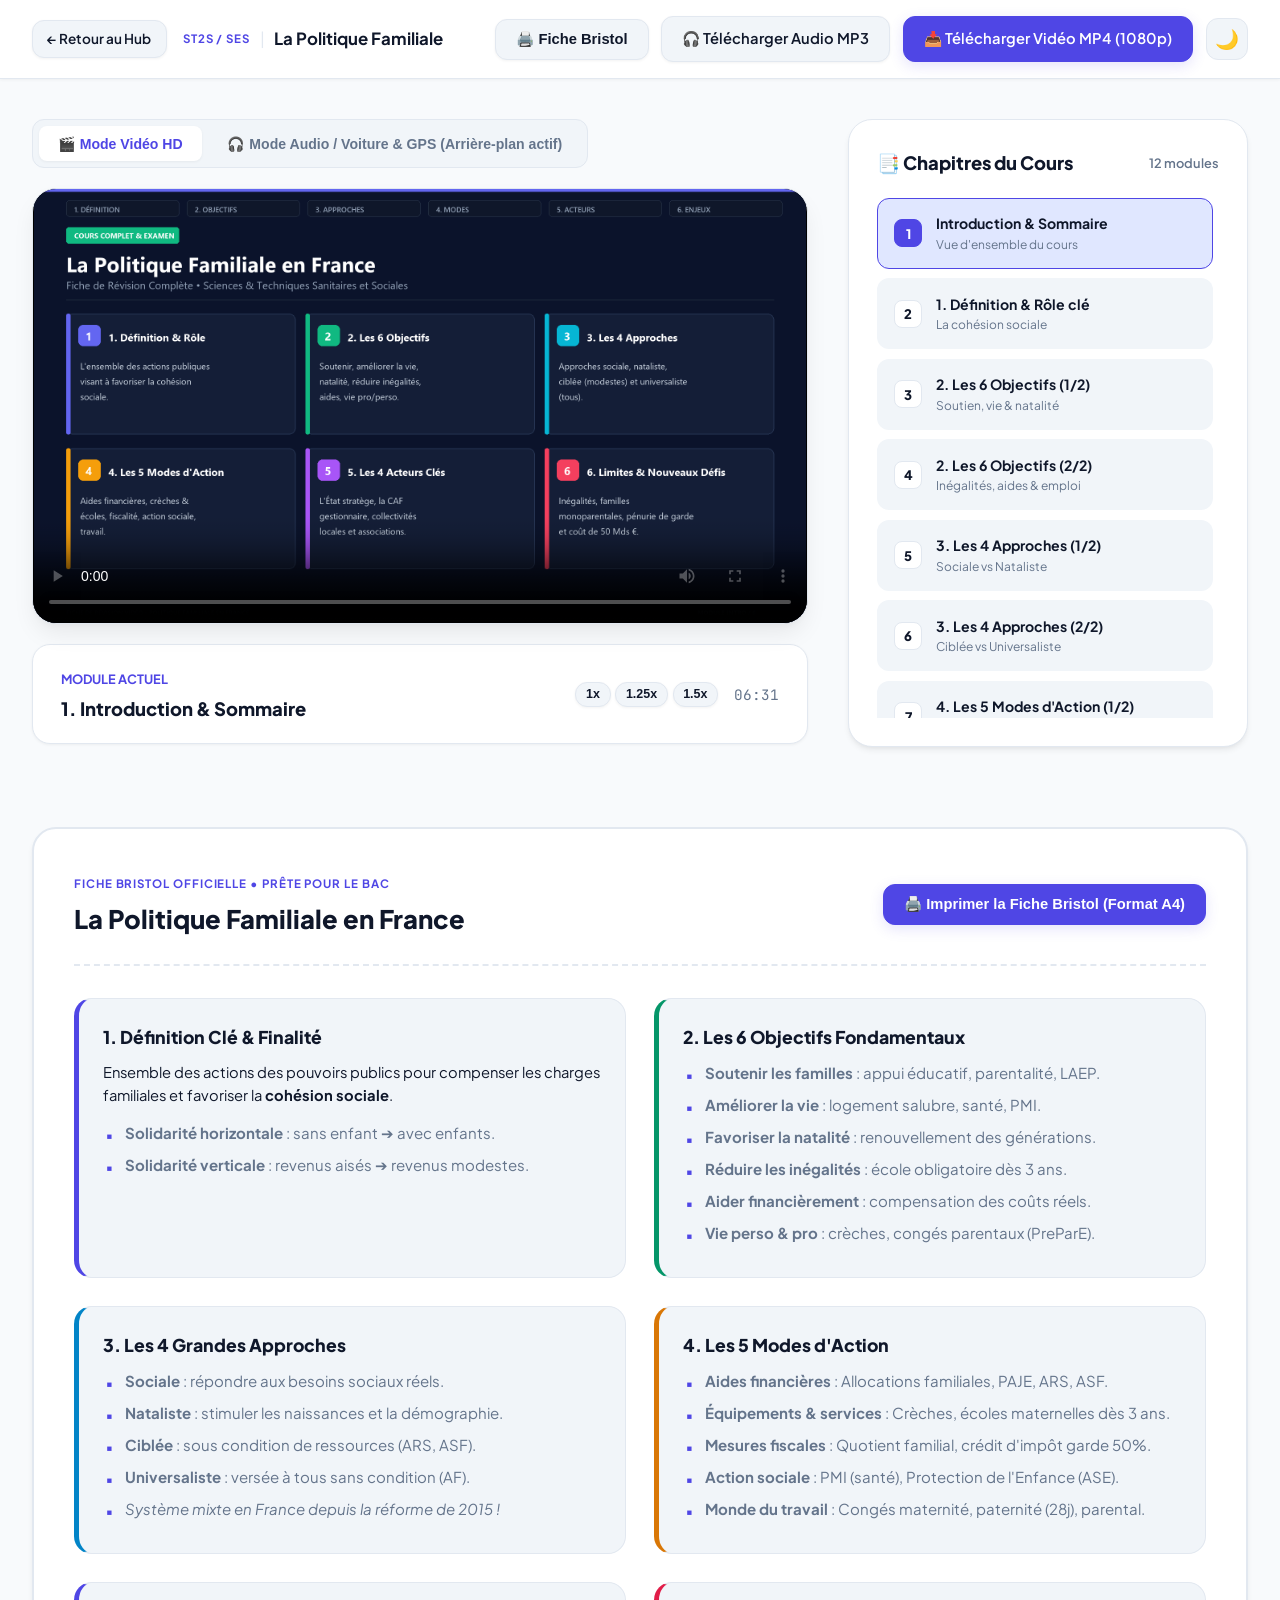
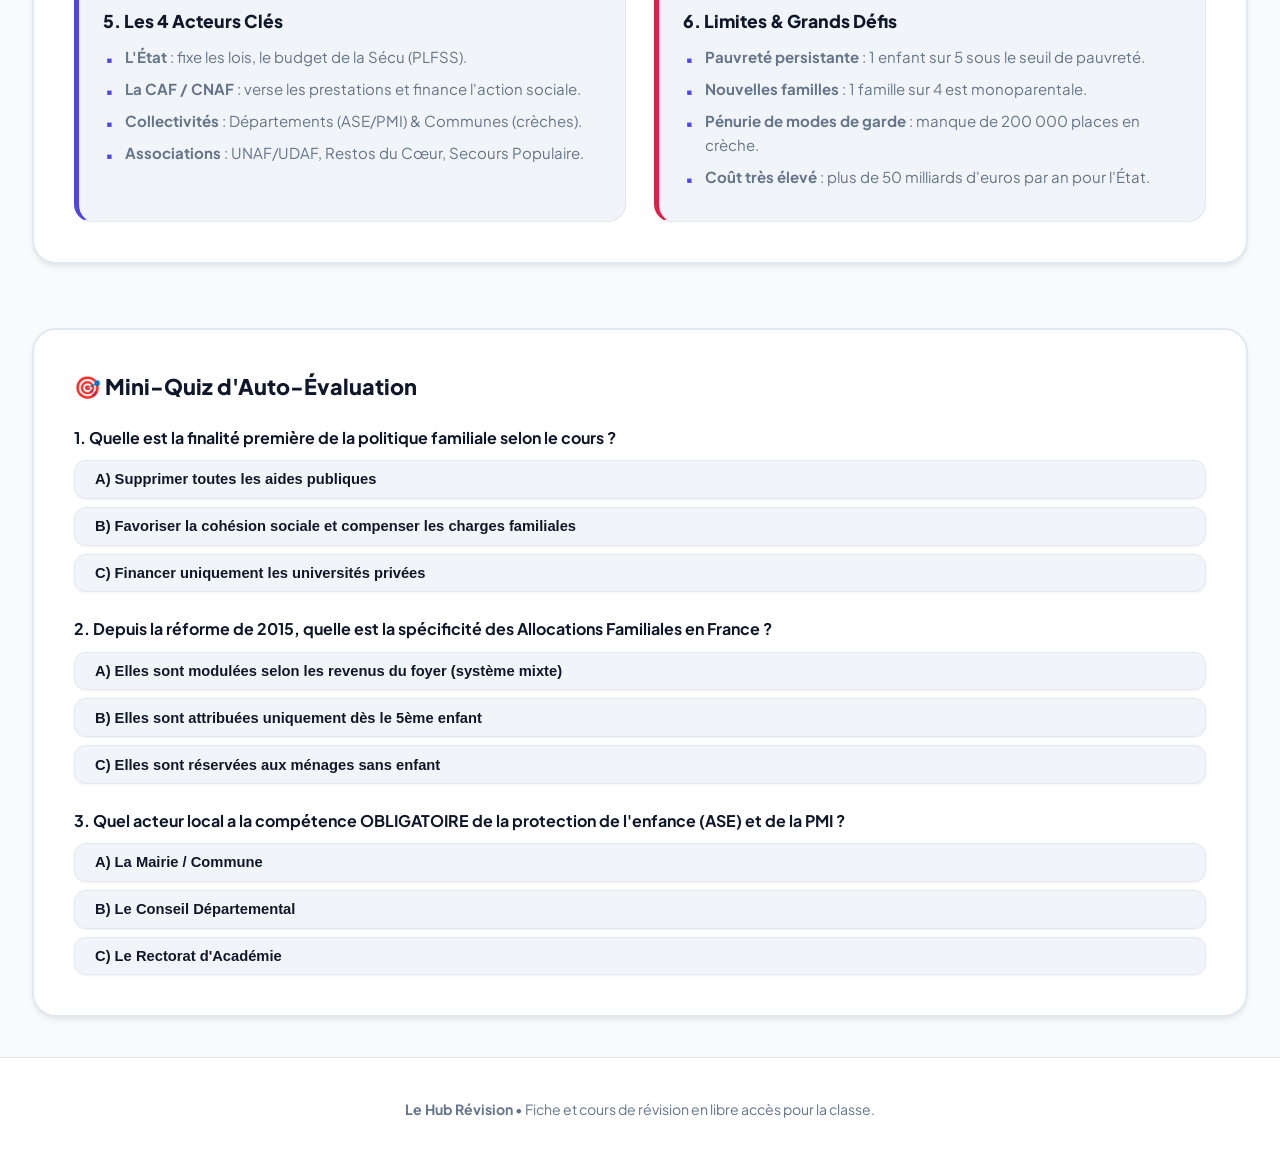
==== commit 921db310: "Design pro moderne, ecoute audio arriere-plan voiture et GPS, et telechargements MP4 et MP3" ====
--- a/cours/politique-famille/index.html
+++ b/cours/politique-famille/index.html
@@ -25,10 +25,13 @@
 
         <div class="nav-controls">
             <button class="btn" onclick="printBristol()" title="Imprimer la Fiche Bristol pour réviser">
-                🖨️ Imprimer Fiche Bristol
+                🖨️ Fiche Bristol
             </button>
-            <a href="video.mp4" class="btn btn-primary" download="Politique_Familiale_1080p.mp4">
-                📥 Télécharger Vidéo (06:31)
+            <a href="audio.mp3" class="btn" download="Politique_Familiale_Podcast.mp3" title="Télécharger le son pour écouter en voiture ou sans connexion">
+                🎧 Télécharger Audio MP3
+            </a>
+            <a href="video.mp4" class="btn btn-primary" download="Politique_Familiale_1080p.mp4" title="Télécharger la vidéo complète">
+                📥 Télécharger Vidéo MP4 (1080p)
             </a>
             <button class="btn-theme-toggle" id="themeToggleBtn" onclick="toggleTheme()" title="Changer de thème">
                 🌙
@@ -41,13 +44,37 @@
 <main class="main-wrapper">
     <div class="course-layout">
         
-        <!-- Video Player MOOC Frame -->
+        <!-- Media Player Column -->
         <div>
-            <div class="video-frame-academic">
-                <video id="mainVideo" controls poster="slides/slide_01.png">
+            <!-- Mode Switcher (Video vs Audio Arrière-Plan) -->
+            <div class="player-mode-wrap">
+                <button id="btnModeVideo" class="mode-tab-btn active" onclick="switchMediaMode('video')">
+                    🎬 Mode Vidéo HD
+                </button>
+                <button id="btnModeAudio" class="mode-tab-btn" onclick="switchMediaMode('audio')">
+                    🎧 Mode Audio / Voiture & GPS (Arrière-plan actif)
+                </button>
+            </div>
+
+            <!-- Video Player Frame -->
+            <div class="video-frame-academic" id="videoWrapper">
+                <video id="mainVideo" controls poster="slides/slide_01.png" playsinline>
                     <source src="video.mp4" type="video/mp4">
                     Votre navigateur ne prend pas en charge la balise vidéo.
                 </video>
+            </div>
+
+            <!-- Audio Podcast Frame (Background Friendly for Car / GPS) -->
+            <div class="audio-podcast-frame" id="audioWrapper">
+                <img src="slides/slide_01.png" alt="Pochette Cours" class="podcast-cover-art">
+                <div class="podcast-tag-car">
+                    🚗 Mode Écoute Arrière-Plan Actif • Compatible GPS (Waze / Maps) & Écran Éteint
+                </div>
+                <h3 style="font-size: 1.3rem; font-weight: 800; margin-bottom: 0.3rem;">La Politique Familiale en France</h3>
+                <p style="font-size: 0.92rem; color: var(--text-muted); max-width: 480px; margin-bottom: 1rem;">
+                    Ce lecteur audio continue de tourner en arrière-plan lorsque vous verrouillez votre écran ou que votre application GPS vous guide.
+                </p>
+                <audio id="mainAudio" src="audio.mp3" controls class="audio-native-bar" preload="metadata"></audio>
             </div>
 
             <!-- Video Meta Bar -->
@@ -294,14 +321,84 @@
 <script src="../../assets/js/app.js"></script>
 <script>
     const video = document.getElementById('mainVideo');
+    const audio = document.getElementById('mainAudio');
+    const videoWrapper = document.getElementById('videoWrapper');
+    const audioWrapper = document.getElementById('audioWrapper');
+    const btnModeVideo = document.getElementById('btnModeVideo');
+    const btnModeAudio = document.getElementById('btnModeAudio');
+
     const items = document.querySelectorAll('.chapter-btn');
     const titleDisplay = document.getElementById('currentSlideTitle');
     const timestamps = [0.0, 31.96, 61.04, 95.16, 130.24, 158.84, 191.68, 221.4, 254.8, 287.0, 318.4, 359.48];
 
+    let currentMode = 'video'; // 'video' | 'audio'
+
+    function switchMediaMode(mode) {
+        if (mode === currentMode) return;
+        currentMode = mode;
+
+        if (mode === 'audio') {
+            const time = video.currentTime;
+            const wasPlaying = !video.paused;
+            video.pause();
+            videoWrapper.style.display = 'none';
+            audioWrapper.classList.add('active');
+            btnModeVideo.classList.remove('active');
+            btnModeAudio.classList.add('active');
+            audio.currentTime = time;
+            if (wasPlaying) audio.play();
+            setupMediaSession("La Politique Familiale en France (Podcast)");
+        } else {
+            const time = audio.currentTime;
+            const wasPlaying = !audio.paused;
+            audio.pause();
+            audioWrapper.classList.remove('active');
+            videoWrapper.style.display = 'block';
+            btnModeAudio.classList.remove('active');
+            btnModeVideo.classList.add('active');
+            video.currentTime = time;
+            if (wasPlaying) video.play();
+            setupMediaSession("La Politique Familiale en France (Vidéo)");
+        }
+    }
+
+    function setupMediaSession(title) {
+        if ('mediaSession' in navigator) {
+            navigator.mediaSession.metadata = new MediaMetadata({
+                title: title,
+                artist: 'Le Hub Révision',
+                album: 'Bac ST2S & SES',
+                artwork: [
+                    { src: 'slides/slide_01.png', sizes: '512x512', type: 'image/png' }
+                ]
+            });
+            navigator.mediaSession.setActionHandler('play', () => {
+                if (currentMode === 'audio') audio.play(); else video.play();
+            });
+            navigator.mediaSession.setActionHandler('pause', () => {
+                if (currentMode === 'audio') audio.pause(); else video.pause();
+            });
+            navigator.mediaSession.setActionHandler('seekbackward', () => {
+                const target = currentMode === 'audio' ? audio : video;
+                target.currentTime = Math.max(target.currentTime - 10, 0);
+            });
+            navigator.mediaSession.setActionHandler('seekforward', () => {
+                const target = currentMode === 'audio' ? audio : video;
+                target.currentTime = Math.min(target.currentTime + 10, target.duration);
+            });
+        }
+    }
+
     function jumpTo(index) {
         if (index >= 0 && index < timestamps.length) {
-            video.currentTime = timestamps[index];
-            video.play();
+            const time = timestamps[index];
+            if (currentMode === 'audio') {
+                audio.currentTime = time;
+                audio.play();
+            } else {
+                video.currentTime = time;
+                video.play();
+            }
             updateActive(index);
         }
     }
@@ -319,16 +416,24 @@
 
     function setSpeed(speed) {
         video.playbackRate = speed;
-    }
-
-    video.addEventListener('timeupdate', () => {
-        const ct = video.currentTime;
+        audio.playbackRate = speed;
+    }
+
+    function onTimeUpdate(currentTime) {
         for (let i = timestamps.length - 1; i >= 0; i--) {
-            if (ct >= timestamps[i]) {
+            if (currentTime >= timestamps[i]) {
                 updateActive(i);
                 break;
             }
         }
+    }
+
+    video.addEventListener('timeupdate', () => {
+        if (currentMode === 'video') onTimeUpdate(video.currentTime);
+    });
+
+    audio.addEventListener('timeupdate', () => {
+        if (currentMode === 'audio') onTimeUpdate(audio.currentTime);
     });
 
     function checkQ(q, opt, btn) {
@@ -341,6 +446,11 @@
             fb.innerHTML = '<span style="color: var(--accent-rose);">❌ Mauvaise réponse. Révisez la fiche au-dessus !</span>';
         }
     }
+
+    // Auto setup media session on page load
+    document.addEventListener('DOMContentLoaded', () => {
+        setupMediaSession("La Politique Familiale en France");
+    });
 </script>
 
 </body>
--- a/assets/css/style.css
+++ b/assets/css/style.css
@@ -148,7 +148,8 @@
 .nav-controls {
     display: flex;
     align-items: center;
-    gap: 1rem;
+    gap: 0.8rem;
+    flex-wrap: wrap;
 }
 
 /* Theme Toggle Button */
@@ -204,6 +205,11 @@
 
 .btn-primary:hover {
     background: var(--primary-dark);
+}
+
+.btn-secondary {
+    background: var(--bg-surface);
+    border-color: var(--border-color);
 }
 
 /* Hero Académique */
@@ -467,13 +473,41 @@
     border-top: 1px solid var(--border-color);
 }
 
-.status-badge {
+/* Player Mode Switcher (Vidéo HD vs Audio Arrière-Plan) */
+.player-mode-wrap {
+    display: flex;
+    background: var(--bg-subtle);
+    border: 1px solid var(--border-color);
+    padding: 0.35rem;
+    border-radius: var(--radius-md);
+    gap: 0.4rem;
+    margin-bottom: 1.25rem;
+    width: fit-content;
+}
+
+.mode-tab-btn {
+    border: none;
+    background: transparent;
+    color: var(--text-muted);
+    font-weight: 700;
+    font-size: 0.88rem;
+    padding: 0.6rem 1.2rem;
+    border-radius: var(--radius-sm);
+    cursor: pointer;
     display: inline-flex;
     align-items: center;
-    gap: 0.4rem;
-    font-size: 0.82rem;
-    font-weight: 700;
-    color: var(--accent-emerald);
+    gap: 0.5rem;
+    transition: all 0.2s ease;
+}
+
+.mode-tab-btn:hover {
+    color: var(--text-main);
+}
+
+.mode-tab-btn.active {
+    background: var(--bg-surface);
+    color: var(--primary);
+    box-shadow: var(--shadow-sm);
 }
 
 /* Course Page Layout (Player & MOOC Sidebar) */
@@ -496,6 +530,7 @@
     box-shadow: var(--shadow-lg);
     aspect-ratio: 16 / 9;
     border: 1px solid var(--border-color);
+    position: relative;
 }
 
 .video-frame-academic video {
@@ -503,6 +538,56 @@
     height: 100%;
 }
 
+/* Audio Podcast Background Player Card */
+.audio-podcast-frame {
+    background: linear-gradient(135deg, var(--bg-surface) 0%, var(--bg-subtle) 100%);
+    border-radius: var(--radius-xl);
+    padding: 3rem 2rem;
+    text-align: center;
+    border: 1px solid var(--border-color);
+    box-shadow: var(--shadow-lg);
+    display: none;
+    flex-direction: column;
+    align-items: center;
+    justify-content: center;
+    min-height: 420px;
+    position: relative;
+}
+
+.audio-podcast-frame.active {
+    display: flex;
+}
+
+.podcast-cover-art {
+    width: 160px;
+    height: 160px;
+    border-radius: var(--radius-lg);
+    box-shadow: var(--shadow-lg);
+    margin-bottom: 1.5rem;
+    object-fit: cover;
+    border: 3px solid var(--border-color);
+}
+
+.podcast-tag-car {
+    background: var(--accent-emerald-bg);
+    color: var(--accent-emerald);
+    border: 1px solid var(--accent-emerald);
+    padding: 0.35rem 0.9rem;
+    border-radius: 999px;
+    font-size: 0.8rem;
+    font-weight: 700;
+    margin-bottom: 0.8rem;
+    display: inline-flex;
+    align-items: center;
+    gap: 0.4rem;
+}
+
+.audio-native-bar {
+    width: 100%;
+    max-width: 520px;
+    margin-top: 1.5rem;
+}
+
 .video-meta-bar {
     background: var(--bg-surface);
     border: 1px solid var(--border-color);
@@ -513,6 +598,8 @@
     justify-content: space-between;
     align-items: center;
     box-shadow: var(--shadow-sm);
+    flex-wrap: wrap;
+    gap: 1rem;
 }
 
 .course-sidebar-card {
@@ -657,7 +744,7 @@
         background: #ffffff !important;
         color: #000000 !important;
     }
-    .navbar, .video-container, .sidebar, .btn, .nav-controls, footer, .toolbar-wrap {
+    .navbar, .video-container, .sidebar, .btn, .nav-controls, footer, .toolbar-wrap, .player-mode-wrap, .video-frame-academic, .audio-podcast-frame, .video-meta-bar {
         display: none !important;
     }
     .bristol-sheet {
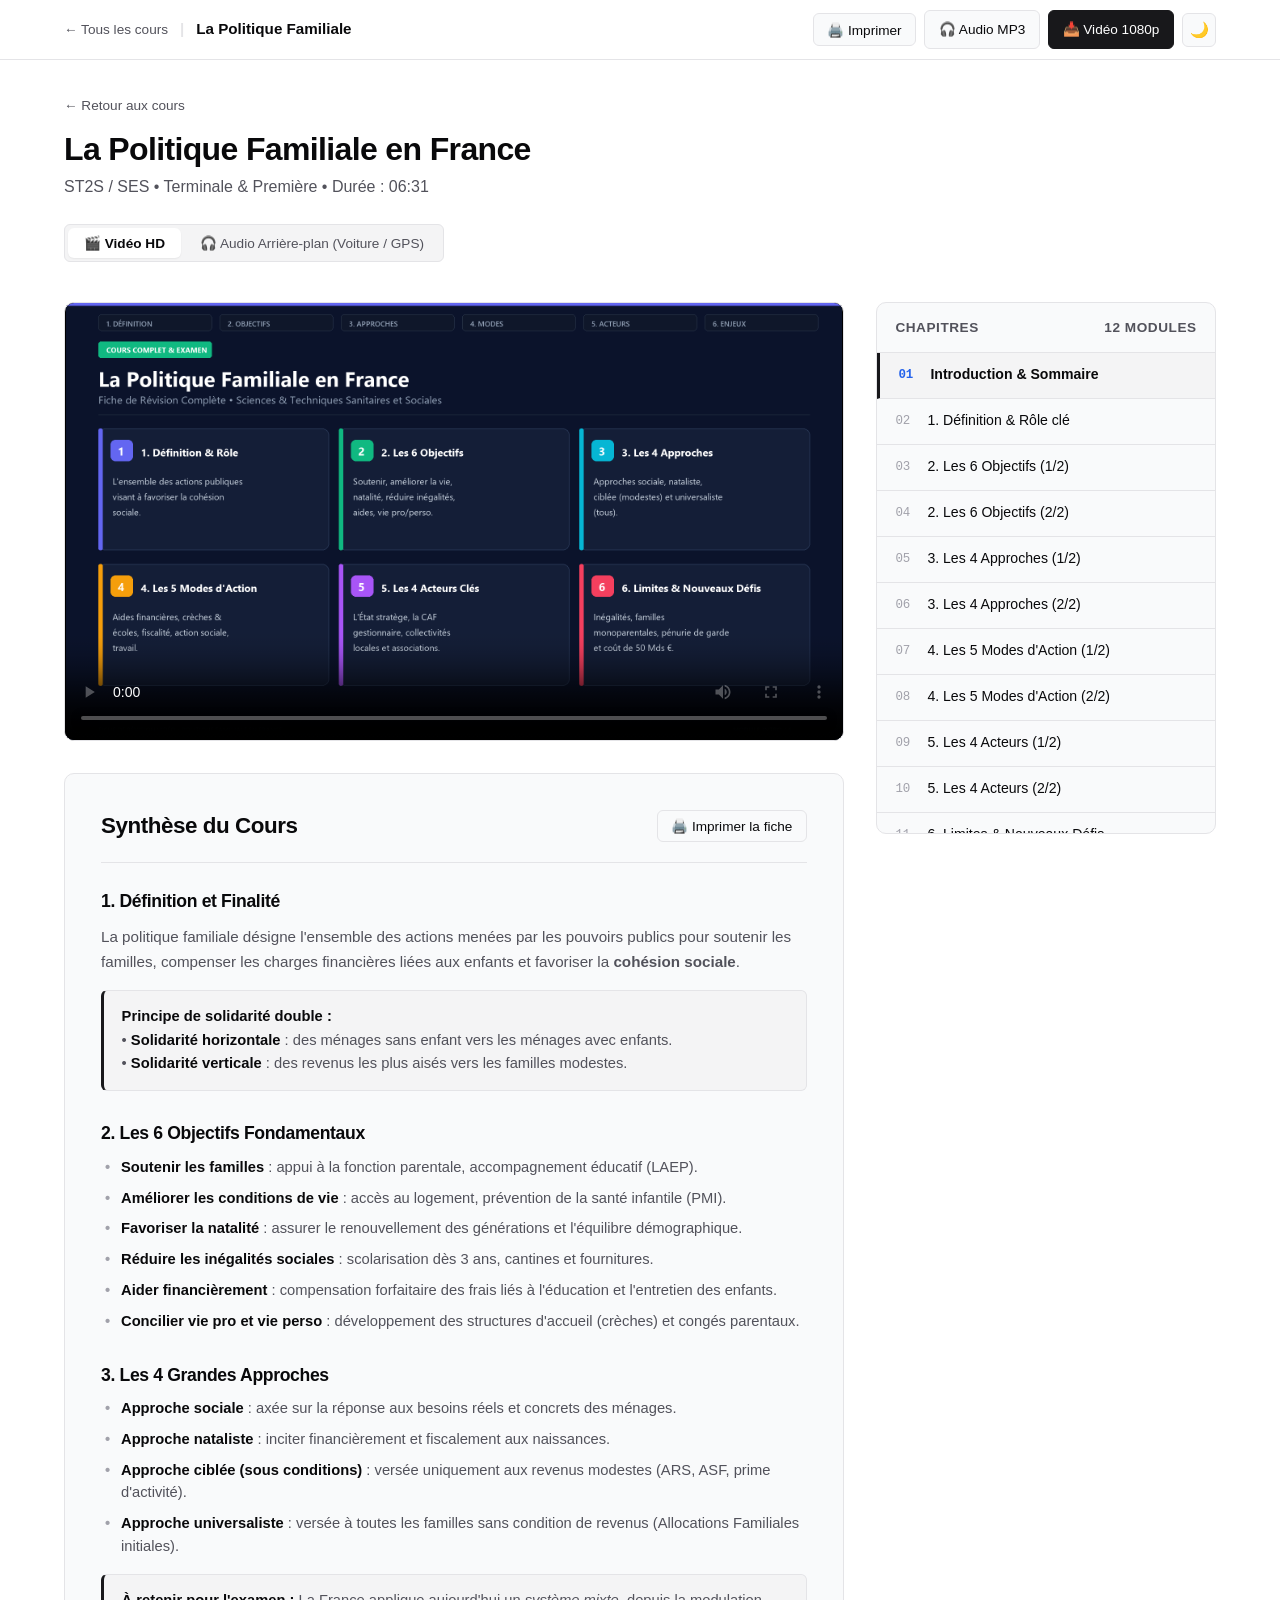
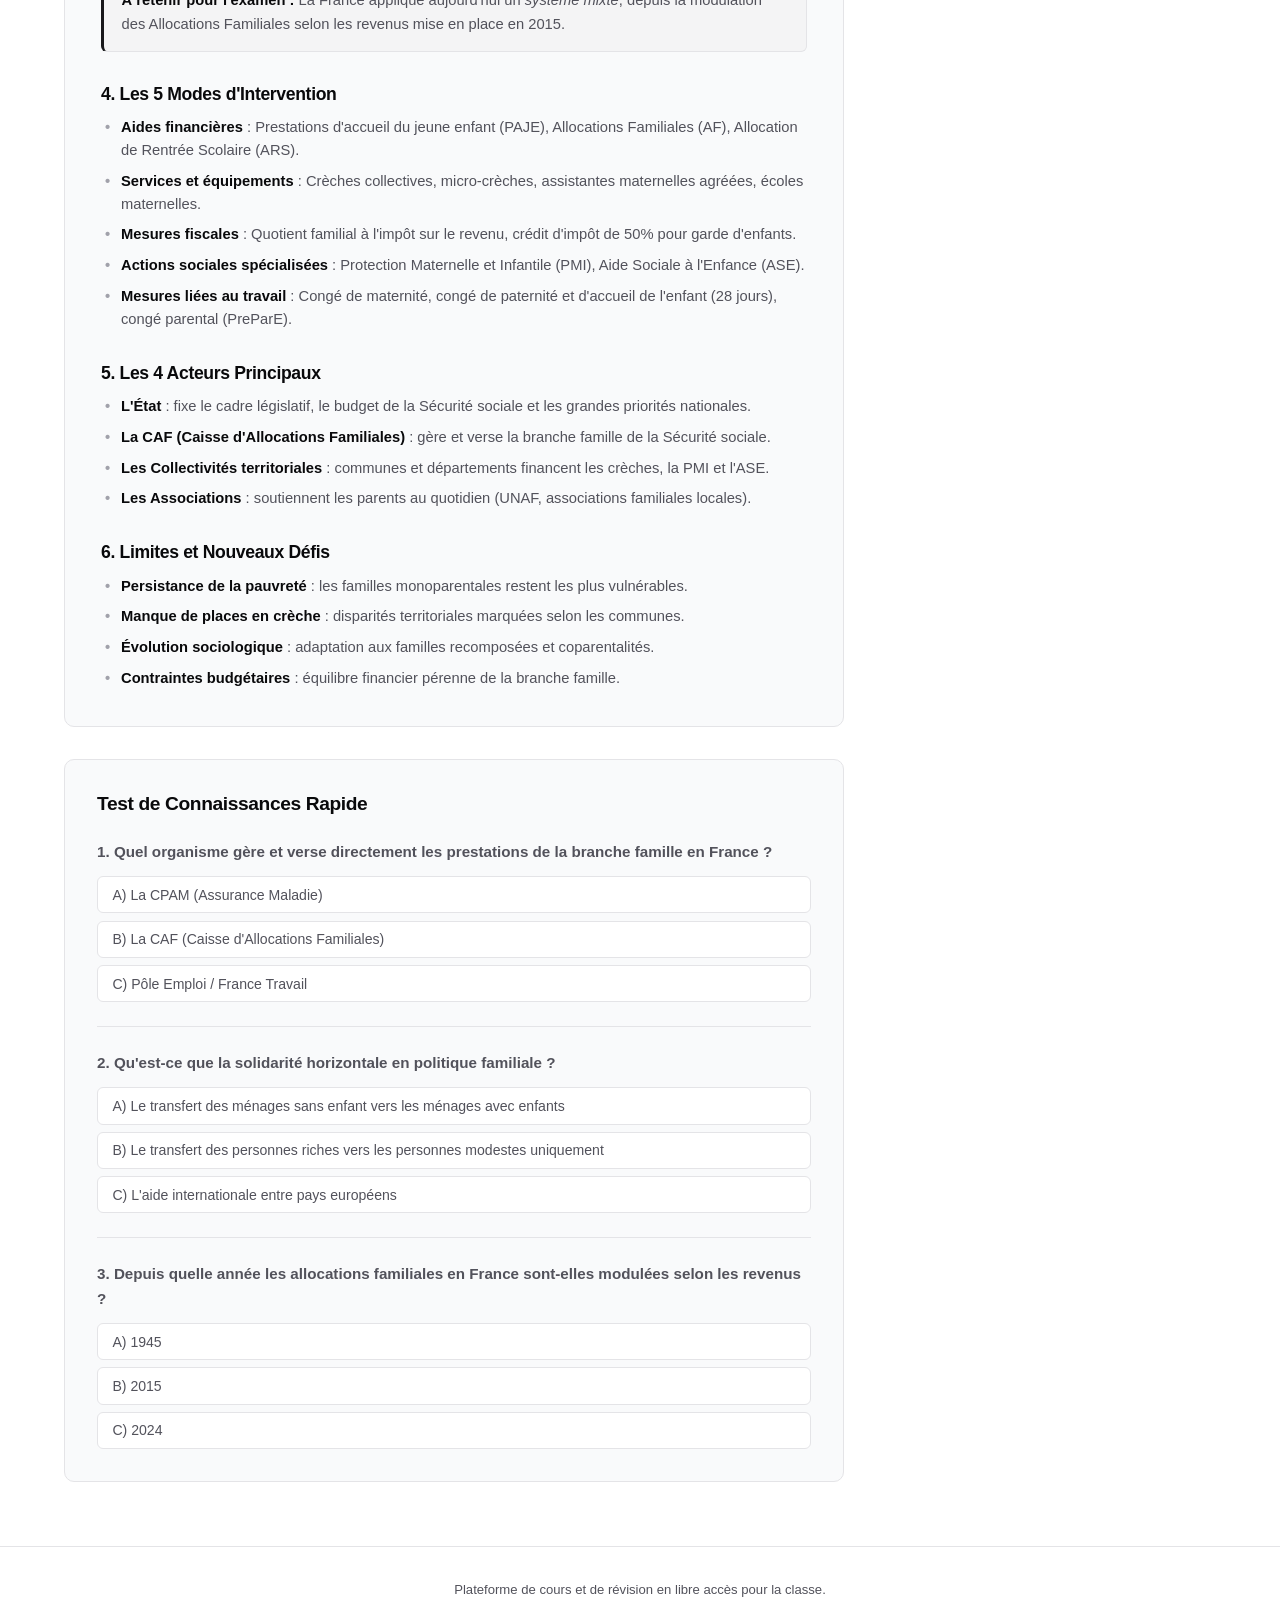
==== commit b973de0e: "Design epure et moderne : focus cours, suppression du superflu, retention audio GPS et telechargemen" ====
--- a/cours/politique-famille/index.html
+++ b/cours/politique-famille/index.html
@@ -3,340 +3,258 @@
 <head>
     <meta charset="UTF-8">
     <meta name="viewport" content="width=device-width, initial-scale=1.0">
-    <title>La Politique Familiale en France • Le Hub Révision</title>
-    <link href="https://fonts.googleapis.com/css2?family=Plus+Jakarta+Sans:wght@400;500;600;700;800&family=JetBrains+Mono:wght@500;700&display=swap" rel="stylesheet">
+    <title>La Politique Familiale en France • Cours & Révisions</title>
     <link rel="stylesheet" href="../../assets/css/style.css">
 </head>
 <body>
 
-<!-- Navigation Bar -->
-<header class="navbar">
-    <div class="nav-container">
-        <div style="display: flex; align-items: center; gap: 1rem;">
-            <a href="../../index.html" class="btn" style="padding: 0.45rem 0.9rem; font-size: 0.85rem;">
-                ← Retour au Hub
-            </a>
-            <div style="display: flex; align-items: center; gap: 0.6rem;">
-                <span class="brand-tag">ST2S / SES</span>
-                <span style="color: var(--border-color);">|</span>
-                <strong style="font-size: 1.05rem;">La Politique Familiale</strong>
-            </div>
+<header class="site-header">
+    <div class="header-inner">
+        <div class="logo-area">
+            <a href="../../index.html" class="breadcrumb-back" style="margin: 0;">← Tous les cours</a>
+            <span style="color: var(--border);">|</span>
+            <span>La Politique Familiale</span>
         </div>
-
-        <div class="nav-controls">
-            <button class="btn" onclick="printBristol()" title="Imprimer la Fiche Bristol pour réviser">
-                🖨️ Fiche Bristol
-            </button>
-            <a href="audio.mp3" class="btn" download="Politique_Familiale_Podcast.mp3" title="Télécharger le son pour écouter en voiture ou sans connexion">
-                🎧 Télécharger Audio MP3
-            </a>
-            <a href="video.mp4" class="btn btn-primary" download="Politique_Familiale_1080p.mp4" title="Télécharger la vidéo complète">
-                📥 Télécharger Vidéo MP4 (1080p)
-            </a>
-            <button class="btn-theme-toggle" id="themeToggleBtn" onclick="toggleTheme()" title="Changer de thème">
-                🌙
-            </button>
+        <div class="header-actions">
+            <button class="btn" onclick="window.print()" title="Imprimer la synthèse">🖨️ Imprimer</button>
+            <a href="audio.mp3" class="btn" download="Politique_Familiale_Podcast.mp3" title="Télécharger l'audio pour écoute hors-ligne ou en voiture">🎧 Audio MP3</a>
+            <a href="video.mp4" class="btn btn-primary" download="Politique_Familiale_1080p.mp4" title="Télécharger la vidéo complète">📥 Vidéo 1080p</a>
+            <button class="btn-icon" id="themeToggleBtn" onclick="toggleTheme()" aria-label="Changer le thème">🌙</button>
         </div>
     </div>
 </header>
 
-<!-- Main Course Content -->
-<main class="main-wrapper">
-    <div class="course-layout">
-        
-        <!-- Media Player Column -->
+<main class="container">
+    <div class="course-detail-header">
+        <a href="../../index.html" class="breadcrumb-back">← Retour aux cours</a>
+        <div class="course-title-wrap">
+            <h1>La Politique Familiale en France</h1>
+            <p class="course-subtitle">ST2S / SES • Terminale & Première • Durée : 06:31</p>
+        </div>
+    </div>
+
+    <!-- Sélecteur de mode de lecture -->
+    <div class="media-switcher">
+        <button id="btnModeVideo" class="switcher-btn active" onclick="switchMediaMode('video')">
+            🎬 Vidéo HD
+        </button>
+        <button id="btnModeAudio" class="switcher-btn" onclick="switchMediaMode('audio')">
+            🎧 Audio Arrière-plan (Voiture / GPS)
+        </button>
+    </div>
+
+    <div class="course-columns">
+        <!-- Colonne Principale : Lecteur + Document de Cours -->
         <div>
-            <!-- Mode Switcher (Video vs Audio Arrière-Plan) -->
-            <div class="player-mode-wrap">
-                <button id="btnModeVideo" class="mode-tab-btn active" onclick="switchMediaMode('video')">
-                    🎬 Mode Vidéo HD
-                </button>
-                <button id="btnModeAudio" class="mode-tab-btn" onclick="switchMediaMode('audio')">
-                    🎧 Mode Audio / Voiture & GPS (Arrière-plan actif)
-                </button>
-            </div>
-
-            <!-- Video Player Frame -->
-            <div class="video-frame-academic" id="videoWrapper">
+            <!-- Lecteur Vidéo -->
+            <div class="video-container" id="videoWrapper">
                 <video id="mainVideo" controls poster="slides/slide_01.png" playsinline>
                     <source src="video.mp4" type="video/mp4">
                     Votre navigateur ne prend pas en charge la balise vidéo.
                 </video>
             </div>
 
-            <!-- Audio Podcast Frame (Background Friendly for Car / GPS) -->
-            <div class="audio-podcast-frame" id="audioWrapper">
-                <img src="slides/slide_01.png" alt="Pochette Cours" class="podcast-cover-art">
-                <div class="podcast-tag-car">
-                    🚗 Mode Écoute Arrière-Plan Actif • Compatible GPS (Waze / Maps) & Écran Éteint
-                </div>
-                <h3 style="font-size: 1.3rem; font-weight: 800; margin-bottom: 0.3rem;">La Politique Familiale en France</h3>
-                <p style="font-size: 0.92rem; color: var(--text-muted); max-width: 480px; margin-bottom: 1rem;">
-                    Ce lecteur audio continue de tourner en arrière-plan lorsque vous verrouillez votre écran ou que votre application GPS vous guide.
-                </p>
-                <audio id="mainAudio" src="audio.mp3" controls class="audio-native-bar" preload="metadata"></audio>
+            <!-- Lecteur Audio Arrière-Plan (Voiture & GPS) -->
+            <div class="audio-podcast-box" id="audioWrapper">
+                <img src="slides/slide_01.png" alt="Pochette Cours" class="podcast-art">
+                <div class="podcast-info-pill">
+                    🚗 Arrière-plan actif • Compatible GPS (Waze / Maps) & Écran éteint
+                </div>
+                <h3>La Politique Familiale en France</h3>
+                <p>Ce lecteur continue de fonctionner lorsque vous verrouillez votre écran ou que vous utilisez votre application GPS.</p>
+                <audio id="mainAudio" src="audio.mp3" controls class="audio-player-native" preload="metadata"></audio>
             </div>
 
-            <!-- Video Meta Bar -->
-            <div class="video-meta-bar">
-                <div>
-                    <span style="font-size: 0.8rem; font-weight: 700; text-transform: uppercase; color: var(--primary);" id="moduleIndicator">MODULE ACTUEL</span>
-                    <h3 style="font-size: 1.15rem; font-weight: 800; margin-top: 0.2rem;" id="currentSlideTitle">1. Introduction & Sommaire</h3>
-                </div>
-                <div style="display: flex; align-items: center; gap: 1rem;">
-                    <div style="display: flex; gap: 0.3rem;">
-                        <button class="btn" style="padding: 0.3rem 0.6rem; font-size: 0.78rem;" onclick="setSpeed(1)">1x</button>
-                        <button class="btn" style="padding: 0.3rem 0.6rem; font-size: 0.78rem;" onclick="setSpeed(1.25)">1.25x</button>
-                        <button class="btn" style="padding: 0.3rem 0.6rem; font-size: 0.78rem;" onclick="setSpeed(1.5)">1.5x</button>
-                    </div>
-                    <span style="font-family: 'JetBrains Mono', monospace; font-size: 0.9rem; color: var(--text-muted);">06:31</span>
-                </div>
-            </div>
+            <!-- Fiche de Cours Écrite et Structurée -->
+            <article class="course-document">
+                <div class="doc-header">
+                    <h2>Synthèse du Cours</h2>
+                    <button class="btn" onclick="window.print()">🖨️ Imprimer la fiche</button>
+                </div>
+
+                <section class="doc-section">
+                    <h3>1. Définition et Finalité</h3>
+                    <p>La politique familiale désigne l'ensemble des actions menées par les pouvoirs publics pour soutenir les familles, compenser les charges financières liées aux enfants et favoriser la <strong>cohésion sociale</strong>.</p>
+                    <div class="callout">
+                        <strong>Principe de solidarité double :</strong>
+                        <br>• <strong>Solidarité horizontale</strong> : des ménages sans enfant vers les ménages avec enfants.
+                        <br>• <strong>Solidarité verticale</strong> : des revenus les plus aisés vers les familles modestes.
+                    </div>
+                </section>
+
+                <section class="doc-section">
+                    <h3>2. Les 6 Objectifs Fondamentaux</h3>
+                    <ul>
+                        <li><strong>Soutenir les familles</strong> : appui à la fonction parentale, accompagnement éducatif (LAEP).</li>
+                        <li><strong>Améliorer les conditions de vie</strong> : accès au logement, prévention de la santé infantile (PMI).</li>
+                        <li><strong>Favoriser la natalité</strong> : assurer le renouvellement des générations et l'équilibre démographique.</li>
+                        <li><strong>Réduire les inégalités sociales</strong> : scolarisation dès 3 ans, cantines et fournitures.</li>
+                        <li><strong>Aider financièrement</strong> : compensation forfaitaire des frais liés à l'éducation et l'entretien des enfants.</li>
+                        <li><strong>Concilier vie pro et vie perso</strong> : développement des structures d'accueil (crèches) et congés parentaux.</li>
+                    </ul>
+                </section>
+
+                <section class="doc-section">
+                    <h3>3. Les 4 Grandes Approches</h3>
+                    <ul>
+                        <li><strong>Approche sociale</strong> : axée sur la réponse aux besoins réels et concrets des ménages.</li>
+                        <li><strong>Approche nataliste</strong> : inciter financièrement et fiscalement aux naissances.</li>
+                        <li><strong>Approche ciblée (sous conditions)</strong> : versée uniquement aux revenus modestes (ARS, ASF, prime d'activité).</li>
+                        <li><strong>Approche universaliste</strong> : versée à toutes les familles sans condition de revenus (Allocations Familiales initiales).</li>
+                    </ul>
+                    <div class="callout">
+                        <strong>À retenir pour l'examen :</strong> La France applique aujourd'hui un <em>système mixte</em>, depuis la modulation des Allocations Familiales selon les revenus mise en place en 2015.
+                    </div>
+                </section>
+
+                <section class="doc-section">
+                    <h3>4. Les 5 Modes d'Intervention</h3>
+                    <ul>
+                        <li><strong>Aides financières</strong> : Prestations d'accueil du jeune enfant (PAJE), Allocations Familiales (AF), Allocation de Rentrée Scolaire (ARS).</li>
+                        <li><strong>Services et équipements</strong> : Crèches collectives, micro-crèches, assistantes maternelles agréées, écoles maternelles.</li>
+                        <li><strong>Mesures fiscales</strong> : Quotient familial à l'impôt sur le revenu, crédit d'impôt de 50% pour garde d'enfants.</li>
+                        <li><strong>Actions sociales spécialisées</strong> : Protection Maternelle et Infantile (PMI), Aide Sociale à l'Enfance (ASE).</li>
+                        <li><strong>Mesures liées au travail</strong> : Congé de maternité, congé de paternité et d'accueil de l'enfant (28 jours), congé parental (PreParE).</li>
+                    </ul>
+                </section>
+
+                <section class="doc-section">
+                    <h3>5. Les 4 Acteurs Principaux</h3>
+                    <ul>
+                        <li><strong>L'État</strong> : fixe le cadre législatif, le budget de la Sécurité sociale et les grandes priorités nationales.</li>
+                        <li><strong>La CAF (Caisse d'Allocations Familiales)</strong> : gère et verse la branche famille de la Sécurité sociale.</li>
+                        <li><strong>Les Collectivités territoriales</strong> : communes et départements financent les crèches, la PMI et l'ASE.</li>
+                        <li><strong>Les Associations</strong> : soutiennent les parents au quotidien (UNAF, associations familiales locales).</li>
+                    </ul>
+                </section>
+
+                <section class="doc-section">
+                    <h3>6. Limites et Nouveaux Défis</h3>
+                    <ul>
+                        <li><strong>Persistance de la pauvreté</strong> : les familles monoparentales restent les plus vulnérables.</li>
+                        <li><strong>Manque de places en crèche</strong> : disparités territoriales marquées selon les communes.</li>
+                        <li><strong>Évolution sociologique</strong> : adaptation aux familles recomposées et coparentalités.</li>
+                        <li><strong>Contraintes budgétaires</strong> : équilibre financier pérenne de la branche famille.</li>
+                    </ul>
+                </section>
+            </article>
+
+            <!-- Quiz d'Auto-Évaluation -->
+            <section class="quiz-card">
+                <h3>Test de Connaissances Rapide</h3>
+
+                <div class="quiz-question">
+                    <p class="quiz-q-title">1. Quel organisme gère et verse directement les prestations de la branche famille en France ?</p>
+                    <div class="quiz-options">
+                        <button class="quiz-opt-btn" onclick="checkAnswer(1, 0)">A) La CPAM (Assurance Maladie)</button>
+                        <button class="quiz-opt-btn" onclick="checkAnswer(1, 1)">B) La CAF (Caisse d'Allocations Familiales)</button>
+                        <button class="quiz-opt-btn" onclick="checkAnswer(1, 2)">C) Pôle Emploi / France Travail</button>
+                    </div>
+                    <div id="fb1" class="quiz-feedback"></div>
+                </div>
+
+                <div class="quiz-question">
+                    <p class="quiz-q-title">2. Qu'est-ce que la solidarité horizontale en politique familiale ?</p>
+                    <div class="quiz-options">
+                        <button class="quiz-opt-btn" onclick="checkAnswer(2, 0)">A) Le transfert des ménages sans enfant vers les ménages avec enfants</button>
+                        <button class="quiz-opt-btn" onclick="checkAnswer(2, 1)">B) Le transfert des personnes riches vers les personnes modestes uniquement</button>
+                        <button class="quiz-opt-btn" onclick="checkAnswer(2, 2)">C) L'aide internationale entre pays européens</button>
+                    </div>
+                    <div id="fb2" class="quiz-feedback"></div>
+                </div>
+
+                <div class="quiz-question">
+                    <p class="quiz-q-title">3. Depuis quelle année les allocations familiales en France sont-elles modulées selon les revenus ?</p>
+                    <div class="quiz-options">
+                        <button class="quiz-opt-btn" onclick="checkAnswer(3, 0)">A) 1945</button>
+                        <button class="quiz-opt-btn" onclick="checkAnswer(3, 1)">B) 2015</button>
+                        <button class="quiz-opt-btn" onclick="checkAnswer(3, 2)">C) 2024</button>
+                    </div>
+                    <div id="fb3" class="quiz-feedback"></div>
+                </div>
+            </section>
         </div>
 
-        <!-- Sidebar MOOC Chapters -->
-        <aside class="course-sidebar-card">
-            <div class="sidebar-heading">
-                <span>📑 Chapitres du Cours</span>
-                <span style="font-size: 0.8rem; font-weight: 600; color: var(--text-muted);">12 modules</span>
-            </div>
-
-            <div class="chapters-scroll" id="chaptersList">
-                <div class="chapter-btn active" onclick="jumpTo(0)">
-                    <div class="chapter-badge-num">1</div>
-                    <div>
-                        <div style="font-size: 0.88rem; font-weight: 700;">Introduction & Sommaire</div>
-                        <div style="font-size: 0.75rem; color: var(--text-muted);">Vue d'ensemble du cours</div>
-                    </div>
-                </div>
-                <div class="chapter-btn" onclick="jumpTo(1)">
-                    <div class="chapter-badge-num">2</div>
-                    <div>
-                        <div style="font-size: 0.88rem; font-weight: 700;">1. Définition & Rôle clé</div>
-                        <div style="font-size: 0.75rem; color: var(--text-muted);">La cohésion sociale</div>
-                    </div>
-                </div>
-                <div class="chapter-btn" onclick="jumpTo(2)">
-                    <div class="chapter-badge-num">3</div>
-                    <div>
-                        <div style="font-size: 0.88rem; font-weight: 700;">2. Les 6 Objectifs (1/2)</div>
-                        <div style="font-size: 0.75rem; color: var(--text-muted);">Soutien, vie & natalité</div>
-                    </div>
-                </div>
-                <div class="chapter-btn" onclick="jumpTo(3)">
-                    <div class="chapter-badge-num">4</div>
-                    <div>
-                        <div style="font-size: 0.88rem; font-weight: 700;">2. Les 6 Objectifs (2/2)</div>
-                        <div style="font-size: 0.75rem; color: var(--text-muted);">Inégalités, aides & emploi</div>
-                    </div>
-                </div>
-                <div class="chapter-btn" onclick="jumpTo(4)">
-                    <div class="chapter-badge-num">5</div>
-                    <div>
-                        <div style="font-size: 0.88rem; font-weight: 700;">3. Les 4 Approches (1/2)</div>
-                        <div style="font-size: 0.75rem; color: var(--text-muted);">Sociale vs Nataliste</div>
-                    </div>
-                </div>
-                <div class="chapter-btn" onclick="jumpTo(5)">
-                    <div class="chapter-badge-num">6</div>
-                    <div>
-                        <div style="font-size: 0.88rem; font-weight: 700;">3. Les 4 Approches (2/2)</div>
-                        <div style="font-size: 0.75rem; color: var(--text-muted);">Ciblée vs Universaliste</div>
-                    </div>
-                </div>
-                <div class="chapter-btn" onclick="jumpTo(6)">
-                    <div class="chapter-badge-num">7</div>
-                    <div>
-                        <div style="font-size: 0.88rem; font-weight: 700;">4. Les 5 Modes d'Action (1/2)</div>
-                        <div style="font-size: 0.75rem; color: var(--text-muted);">Aides financières & crèches</div>
-                    </div>
-                </div>
-                <div class="chapter-btn" onclick="jumpTo(7)">
-                    <div class="chapter-badge-num">8</div>
-                    <div>
-                        <div style="font-size: 0.88rem; font-weight: 700;">4. Les 5 Modes d'Action (2/2)</div>
-                        <div style="font-size: 0.75rem; color: var(--text-muted);">Fiscalité, social & travail</div>
-                    </div>
-                </div>
-                <div class="chapter-btn" onclick="jumpTo(8)">
-                    <div class="chapter-badge-num">9</div>
-                    <div>
-                        <div style="font-size: 0.88rem; font-weight: 700;">5. Les 4 Acteurs (1/2)</div>
-                        <div style="font-size: 0.75rem; color: var(--text-muted);">L'État & La CAF</div>
-                    </div>
-                </div>
-                <div class="chapter-btn" onclick="jumpTo(9)">
-                    <div class="chapter-badge-num">10</div>
-                    <div>
-                        <div style="font-size: 0.88rem; font-weight: 700;">5. Les 4 Acteurs (2/2)</div>
-                        <div style="font-size: 0.75rem; color: var(--text-muted);">Collectivités & Associations</div>
-                    </div>
-                </div>
-                <div class="chapter-btn" onclick="jumpTo(10)">
-                    <div class="chapter-badge-num">11</div>
-                    <div>
-                        <div style="font-size: 0.88rem; font-weight: 700;">6. Limites & Nouveaux Défis</div>
-                        <div style="font-size: 0.75rem; color: var(--text-muted);">Inégalités & places de crèche</div>
-                    </div>
-                </div>
-                <div class="chapter-btn" onclick="jumpTo(11)">
-                    <div class="chapter-badge-num">12</div>
-                    <div>
-                        <div style="font-size: 0.88rem; font-weight: 700;">Mémento Examen Final</div>
-                        <div style="font-size: 0.75rem; color: var(--text-muted);">La carte mentale complète</div>
+        <!-- Colonne Latérale : Chapitres Vidéo/Audio -->
+        <aside>
+            <div class="chapters-panel">
+                <div class="chapters-header">
+                    <span>Chapitres</span>
+                    <span>12 modules</span>
+                </div>
+                <div class="chapters-list" id="chaptersList">
+                    <div class="chapter-item active" onclick="jumpTo(0)">
+                        <span class="chapter-num">01</span>
+                        <span class="chapter-title-text">Introduction & Sommaire</span>
+                    </div>
+                    <div class="chapter-item" onclick="jumpTo(1)">
+                        <span class="chapter-num">02</span>
+                        <span class="chapter-title-text">1. Définition & Rôle clé</span>
+                    </div>
+                    <div class="chapter-item" onclick="jumpTo(2)">
+                        <span class="chapter-num">03</span>
+                        <span class="chapter-title-text">2. Les 6 Objectifs (1/2)</span>
+                    </div>
+                    <div class="chapter-item" onclick="jumpTo(3)">
+                        <span class="chapter-num">04</span>
+                        <span class="chapter-title-text">2. Les 6 Objectifs (2/2)</span>
+                    </div>
+                    <div class="chapter-item" onclick="jumpTo(4)">
+                        <span class="chapter-num">05</span>
+                        <span class="chapter-title-text">3. Les 4 Approches (1/2)</span>
+                    </div>
+                    <div class="chapter-item" onclick="jumpTo(5)">
+                        <span class="chapter-num">06</span>
+                        <span class="chapter-title-text">3. Les 4 Approches (2/2)</span>
+                    </div>
+                    <div class="chapter-item" onclick="jumpTo(6)">
+                        <span class="chapter-num">07</span>
+                        <span class="chapter-title-text">4. Les 5 Modes d'Action (1/2)</span>
+                    </div>
+                    <div class="chapter-item" onclick="jumpTo(7)">
+                        <span class="chapter-num">08</span>
+                        <span class="chapter-title-text">4. Les 5 Modes d'Action (2/2)</span>
+                    </div>
+                    <div class="chapter-item" onclick="jumpTo(8)">
+                        <span class="chapter-num">09</span>
+                        <span class="chapter-title-text">5. Les 4 Acteurs (1/2)</span>
+                    </div>
+                    <div class="chapter-item" onclick="jumpTo(9)">
+                        <span class="chapter-num">10</span>
+                        <span class="chapter-title-text">5. Les 4 Acteurs (2/2)</span>
+                    </div>
+                    <div class="chapter-item" onclick="jumpTo(10)">
+                        <span class="chapter-num">11</span>
+                        <span class="chapter-title-text">6. Limites & Nouveaux Défis</span>
+                    </div>
+                    <div class="chapter-item" onclick="jumpTo(11)">
+                        <span class="chapter-num">12</span>
+                        <span class="chapter-title-text">Mémento Examen Final</span>
                     </div>
                 </div>
             </div>
         </aside>
-
-        <!-- Printable Bristol Card Section -->
-        <section class="bristol-section">
-            <div class="bristol-sheet">
-                <div class="bristol-header">
-                    <div>
-                        <span class="brand-tag">FICHE BRISTOL OFFICIELLE • PRÊTE POUR LE BAC</span>
-                        <h2 style="font-size: 1.6rem; font-weight: 800; margin-top: 0.3rem;">La Politique Familiale en France</h2>
-                    </div>
-                    <button class="btn btn-primary" onclick="printBristol()">
-                        🖨️ Imprimer la Fiche Bristol (Format A4)
-                    </button>
-                </div>
-
-                <div class="bristol-grid">
-                    <div class="bristol-card" style="border-left-color: var(--primary);">
-                        <h4>1. Définition Clé & Finalité</h4>
-                        <p style="font-size: 0.92rem; margin-bottom: 0.8rem; color: var(--text-main);">
-                            Ensemble des actions des pouvoirs publics pour compenser les charges familiales et favoriser la <strong>cohésion sociale</strong>.
-                        </p>
-                        <ul>
-                            <li><strong>Solidarité horizontale</strong> : sans enfant ➔ avec enfants.</li>
-                            <li><strong>Solidarité verticale</strong> : revenus aisés ➔ revenus modestes.</li>
-                        </ul>
-                    </div>
-
-                    <div class="bristol-card" style="border-left-color: var(--accent-emerald);">
-                        <h4>2. Les 6 Objectifs Fondamentaux</h4>
-                        <ul>
-                            <li><strong>Soutenir les familles</strong> : appui éducatif, parentalité, LAEP.</li>
-                            <li><strong>Améliorer la vie</strong> : logement salubre, santé, PMI.</li>
-                            <li><strong>Favoriser la natalité</strong> : renouvellement des générations.</li>
-                            <li><strong>Réduire les inégalités</strong> : école obligatoire dès 3 ans.</li>
-                            <li><strong>Aider financièrement</strong> : compensation des coûts réels.</li>
-                            <li><strong>Vie perso & pro</strong> : crèches, congés parentaux (PreParE).</li>
-                        </ul>
-                    </div>
-
-                    <div class="bristol-card" style="border-left-color: var(--accent-cyan);">
-                        <h4>3. Les 4 Grandes Approches</h4>
-                        <ul>
-                            <li><strong>Sociale</strong> : répondre aux besoins sociaux réels.</li>
-                            <li><strong>Nataliste</strong> : stimuler les naissances et la démographie.</li>
-                            <li><strong>Ciblée</strong> : sous condition de ressources (ARS, ASF).</li>
-                            <li><strong>Universaliste</strong> : versée à tous sans condition (AF).</li>
-                            <li><em>Système mixte en France depuis la réforme de 2015 !</em></li>
-                        </ul>
-                    </div>
-
-                    <div class="bristol-card" style="border-left-color: var(--accent-amber);">
-                        <h4>4. Les 5 Modes d'Action</h4>
-                        <ul>
-                            <li><strong>Aides financières</strong> : Allocations familiales, PAJE, ARS, ASF.</li>
-                            <li><strong>Équipements & services</strong> : Crèches, écoles maternelles dès 3 ans.</li>
-                            <li><strong>Mesures fiscales</strong> : Quotient familial, crédit d'impôt garde 50%.</li>
-                            <li><strong>Action sociale</strong> : PMI (santé), Protection de l'Enfance (ASE).</li>
-                            <li><strong>Monde du travail</strong> : Congés maternité, paternité (28j), parental.</li>
-                        </ul>
-                    </div>
-
-                    <div class="bristol-card" style="border-left-color: var(--primary);">
-                        <h4>5. Les 4 Acteurs Clés</h4>
-                        <ul>
-                            <li><strong>L'État</strong> : fixe les lois, le budget de la Sécu (PLFSS).</li>
-                            <li><strong>La CAF / CNAF</strong> : verse les prestations et finance l'action sociale.</li>
-                            <li><strong>Collectivités</strong> : Départements (ASE/PMI) & Communes (crèches).</li>
-                            <li><strong>Associations</strong> : UNAF/UDAF, Restos du Cœur, Secours Populaire.</li>
-                        </ul>
-                    </div>
-
-                    <div class="bristol-card" style="border-left-color: var(--accent-rose);">
-                        <h4>6. Limites & Grands Défis</h4>
-                        <ul>
-                            <li><strong>Pauvreté persistante</strong> : 1 enfant sur 5 sous le seuil de pauvreté.</li>
-                            <li><strong>Nouvelles familles</strong> : 1 famille sur 4 est monoparentale.</li>
-                            <li><strong>Pénurie de modes de garde</strong> : manque de 200 000 places en crèche.</li>
-                            <li><strong>Coût très élevé</strong> : plus de 50 milliards d'euros par an pour l'État.</li>
-                        </ul>
-                    </div>
-                </div>
-            </div>
-        </section>
-
-        <!-- Interactive Quiz Section -->
-        <section class="bristol-section" style="margin-top: 1.5rem;">
-            <div class="bristol-sheet">
-                <h3 style="font-size: 1.35rem; font-weight: 800; margin-bottom: 1.25rem;">🎯 Mini-Quiz d'Auto-Évaluation</h3>
-                
-                <div style="margin-bottom: 1.5rem;">
-                    <p style="font-weight: 700; margin-bottom: 0.6rem;">1. Quelle est la finalité première de la politique familiale selon le cours ?</p>
-                    <div style="display: flex; flex-direction: column; gap: 0.5rem;">
-                        <button class="btn" onclick="checkQ(1, 0, this)">A) Supprimer toutes les aides publiques</button>
-                        <button class="btn" onclick="checkQ(1, 1, this)">B) Favoriser la cohésion sociale et compenser les charges familiales</button>
-                        <button class="btn" onclick="checkQ(1, 2, this)">C) Financer uniquement les universités privées</button>
-                    </div>
-                    <div id="fb1" style="margin-top: 0.5rem; font-weight: 600; display: none;"></div>
-                </div>
-
-                <div style="margin-bottom: 1.5rem;">
-                    <p style="font-weight: 700; margin-bottom: 0.6rem;">2. Depuis la réforme de 2015, quelle est la spécificité des Allocations Familiales en France ?</p>
-                    <div style="display: flex; flex-direction: column; gap: 0.5rem;">
-                        <button class="btn" onclick="checkQ(2, 0, this)">A) Elles sont modulées selon les revenus du foyer (système mixte)</button>
-                        <button class="btn" onclick="checkQ(2, 1, this)">B) Elles sont attribuées uniquement dès le 5ème enfant</button>
-                        <button class="btn" onclick="checkQ(2, 2, this)">C) Elles sont réservées aux ménages sans enfant</button>
-                    </div>
-                    <div id="fb2" style="margin-top: 0.5rem; font-weight: 600; display: none;"></div>
-                </div>
-
-                <div>
-                    <p style="font-weight: 700; margin-bottom: 0.6rem;">3. Quel acteur local a la compétence OBLIGATOIRE de la protection de l'enfance (ASE) et de la PMI ?</p>
-                    <div style="display: flex; flex-direction: column; gap: 0.5rem;">
-                        <button class="btn" onclick="checkQ(3, 0, this)">A) La Mairie / Commune</button>
-                        <button class="btn" onclick="checkQ(3, 1, this)">B) Le Conseil Départemental</button>
-                        <button class="btn" onclick="checkQ(3, 2, this)">C) Le Rectorat d'Académie</button>
-                    </div>
-                    <div id="fb3" style="margin-top: 0.5rem; font-weight: 600; display: none;"></div>
-                </div>
-            </div>
-        </section>
-
     </div>
 </main>
 
-<!-- Footer -->
-<footer style="background: var(--bg-surface); border-top: 1px solid var(--border-color); padding: 2.5rem 2rem; text-align: center; margin-top: auto;">
-    <div style="max-width: 1320px; margin: 0 auto; font-size: 0.88rem; color: var(--text-muted);">
-        <strong>Le Hub Révision</strong> • Fiche et cours de révision en libre accès pour la classe.
-    </div>
+<footer class="site-footer">
+    <p>Plateforme de cours et de révision en libre accès pour la classe.</p>
 </footer>
 
 <script src="../../assets/js/app.js"></script>
 <script>
+    let currentMode = 'video';
     const video = document.getElementById('mainVideo');
     const audio = document.getElementById('mainAudio');
     const videoWrapper = document.getElementById('videoWrapper');
     const audioWrapper = document.getElementById('audioWrapper');
     const btnModeVideo = document.getElementById('btnModeVideo');
     const btnModeAudio = document.getElementById('btnModeAudio');
-
-    const items = document.querySelectorAll('.chapter-btn');
-    const titleDisplay = document.getElementById('currentSlideTitle');
-    const timestamps = [0.0, 31.96, 61.04, 95.16, 130.24, 158.84, 191.68, 221.4, 254.8, 287.0, 318.4, 359.48];
-
-    let currentMode = 'video'; // 'video' | 'audio'
+    const items = document.querySelectorAll('.chapter-item');
+    const timestamps = [0.0, 27.24, 55.44, 83.28, 111.44, 138.92, 168.08, 195.48, 223.36, 250.72, 277.88, 308.88];
 
     function switchMediaMode(mode) {
-        if (mode === currentMode) return;
         currentMode = mode;
-
         if (mode === 'audio') {
             const time = video.currentTime;
             const wasPlaying = !video.paused;
@@ -366,7 +284,7 @@
         if ('mediaSession' in navigator) {
             navigator.mediaSession.metadata = new MediaMetadata({
                 title: title,
-                artist: 'Le Hub Révision',
+                artist: 'Cours & Révisions',
                 album: 'Bac ST2S & SES',
                 artwork: [
                     { src: 'slides/slide_01.png', sizes: '512x512', type: 'image/png' }
@@ -405,18 +323,9 @@
 
     function updateActive(index) {
         items.forEach((item, idx) => {
-            if (idx === index) {
-                item.classList.add('active');
-                titleDisplay.innerText = item.querySelector('div > div:first-child').innerText;
-            } else {
-                item.classList.remove('active');
-            }
+            if (idx === index) item.classList.add('active');
+            else item.classList.remove('active');
         });
-    }
-
-    function setSpeed(speed) {
-        video.playbackRate = speed;
-        audio.playbackRate = speed;
     }
 
     function onTimeUpdate(currentTime) {
@@ -436,22 +345,22 @@
         if (currentMode === 'audio') onTimeUpdate(audio.currentTime);
     });
 
-    function checkQ(q, opt, btn) {
+    function checkAnswer(q, opt) {
         const correct = { 1: 1, 2: 0, 3: 1 };
         const fb = document.getElementById('fb' + q);
         fb.style.display = 'block';
         if (opt === correct[q]) {
-            fb.innerHTML = '<span style="color: var(--accent-emerald);">✅ Excellente réponse ! Bien joué.</span>';
+            fb.style.color = 'var(--success)';
+            fb.innerText = '✓ Bonne réponse !';
         } else {
-            fb.innerHTML = '<span style="color: var(--accent-rose);">❌ Mauvaise réponse. Révisez la fiche au-dessus !</span>';
-        }
-    }
-
-    // Auto setup media session on page load
+            fb.style.color = 'var(--danger)';
+            fb.innerText = '✗ Réponse incorrecte. Relisez la fiche ci-dessus.';
+        }
+    }
+
     document.addEventListener('DOMContentLoaded', () => {
         setupMediaSession("La Politique Familiale en France");
     });
 </script>
-
 </body>
 </html>
--- a/assets/css/style.css
+++ b/assets/css/style.css
@@ -1,765 +1,737 @@
 /* ==========================================================================
-   LE HUB RÉVISION - STUDIO DESIGN SYSTEM (LIGHT & DARK THEME)
-   Style Éducatif Moderne, Pro & Premium
+   MODERN MINIMALIST COURSE & REVISION DESIGN SYSTEM
+   Épuré, sobre, lisible et moderne (Dark / Light)
    ========================================================================== */
 
 :root {
-    /* Mode Clair (Par défaut) */
-    --bg-page: #f8fafc;
-    --bg-surface: #ffffff;
-    --bg-subtle: #f1f5f9;
-    --bg-card-hover: #f8fafc;
-    --border-color: #e2e8f0;
-    --border-focus: #6366f1;
-    
-    --text-main: #0f172a;
-    --text-muted: #64748b;
-    --text-light: #94a3b8;
-    
-    --primary: #4f46e5;
-    --primary-light: #e0e7ff;
-    --primary-dark: #3730a3;
-    --primary-glow: rgba(79, 70, 229, 0.15);
-    
-    --accent-emerald: #059669;
-    --accent-emerald-bg: #d1fae5;
-    --accent-amber: #d97706;
-    --accent-amber-bg: #fef3c7;
-    --accent-cyan: #0284c7;
-    --accent-cyan-bg: #e0f2fe;
-    --accent-rose: #e11d48;
-    --accent-rose-bg: #ffe4e6;
-    
-    --shadow-sm: 0 1px 3px rgba(0,0,0,0.05);
-    --shadow-md: 0 4px 6px -1px rgba(0,0,0,0.07), 0 2px 4px -2px rgba(0,0,0,0.05);
-    --shadow-lg: 0 12px 24px -4px rgba(0,0,0,0.08), 0 4px 6px -2px rgba(0,0,0,0.03);
-    
-    --radius-sm: 8px;
-    --radius-md: 12px;
-    --radius-lg: 18px;
-    --radius-xl: 24px;
+    /* Light Theme (Clean Minimalist) */
+    --bg-body: #ffffff;
+    --bg-surface: #f9fafb;
+    --bg-surface-hover: #f3f4f6;
+    --bg-subtle: #f4f4f5;
+    --border: #e4e4e7;
+    --border-hover: #d4d4d8;
+
+    --text-primary: #09090b;
+    --text-secondary: #52525b;
+    --text-tertiary: #a1a1aa;
+
+    --accent: #18181b;
+    --accent-contrast: #ffffff;
+    --brand-blue: #2563eb;
+    --brand-blue-bg: #eff6ff;
+
+    --success: #16a34a;
+    --success-bg: #f0fdf4;
+    --danger: #dc2626;
+    --danger-bg: #fef2f2;
+
+    --radius-sm: 6px;
+    --radius-md: 10px;
+    --radius-lg: 14px;
+    --radius-full: 9999px;
+
+    --font-sans: -apple-system, BlinkMacSystemFont, "Segoe UI", Roboto, "Helvetica Neue", Arial, sans-serif;
+    --font-mono: ui-monospace, SFMono-Regular, Menlo, Monaco, Consolas, monospace;
+
+    --header-height: 60px;
 }
 
 [data-theme="dark"] {
-    --bg-page: #090d16;
-    --bg-surface: #111827;
-    --bg-subtle: #1f2937;
-    --bg-card-hover: #172033;
-    --border-color: #27354a;
-    --border-focus: #818cf8;
-    
-    --text-main: #f8fafc;
-    --text-muted: #94a3b8;
-    --text-light: #64748b;
-    
-    --primary: #6366f1;
-    --primary-light: rgba(99, 102, 241, 0.2);
-    --primary-dark: #4f46e5;
-    --primary-glow: rgba(99, 102, 241, 0.3);
-    
-    --accent-emerald: #10b981;
-    --accent-emerald-bg: rgba(16, 185, 129, 0.15);
-    --accent-amber: #f59e0b;
-    --accent-amber-bg: rgba(245, 158, 11, 0.15);
-    --accent-cyan: #38bdf8;
-    --accent-cyan-bg: rgba(56, 189, 248, 0.15);
-    --accent-rose: #fb7185;
-    --accent-rose-bg: rgba(251, 113, 133, 0.15);
-    
-    --shadow-sm: 0 1px 3px rgba(0,0,0,0.3);
-    --shadow-md: 0 4px 12px rgba(0,0,0,0.35);
-    --shadow-lg: 0 16px 32px rgba(0,0,0,0.45);
-}
-
-/* Base Reset & Fonts */
-* {
+    /* Dark Theme (Minimal Deep Gray) */
+    --bg-body: #09090b;
+    --bg-surface: #121215;
+    --bg-surface-hover: #1c1c20;
+    --bg-subtle: #18181b;
+    --border: #27272a;
+    --border-hover: #3f3f46;
+
+    --text-primary: #f4f4f5;
+    --text-secondary: #a1a1aa;
+    --text-tertiary: #71717a;
+
+    --accent: #f4f4f5;
+    --accent-contrast: #09090b;
+    --brand-blue: #3b82f6;
+    --brand-blue-bg: rgba(59, 130, 246, 0.12);
+
+    --success: #22c55e;
+    --success-bg: rgba(34, 197, 94, 0.12);
+    --danger: #ef4444;
+    --danger-bg: rgba(239, 68, 68, 0.12);
+}
+
+/* Base Reset */
+*, *::before, *::after {
     box-sizing: border-box;
     margin: 0;
     padding: 0;
-    transition: background-color 0.25s ease, border-color 0.25s ease, color 0.15s ease;
+}
+
+html {
+    scroll-behavior: smooth;
+    -webkit-font-smoothing: antialiased;
+    -moz-osx-font-smoothing: grayscale;
 }
 
 body {
-    font-family: 'Plus Jakarta Sans', -apple-system, BlinkMacSystemFont, sans-serif;
-    background-color: var(--bg-page);
-    color: var(--text-main);
+    font-family: var(--font-sans);
+    background-color: var(--bg-body);
+    color: var(--text-primary);
     line-height: 1.6;
     min-height: 100vh;
     display: flex;
     flex-direction: column;
 }
 
-/* Navigation Universitaire / Académie */
-.navbar {
-    background: var(--bg-surface);
-    border-bottom: 1px solid var(--border-color);
+/* Typography Defaults */
+h1, h2, h3, h4 {
+    color: var(--text-primary);
+    font-weight: 600;
+    letter-spacing: -0.02em;
+    line-height: 1.25;
+}
+
+p {
+    color: var(--text-secondary);
+}
+
+a {
+    color: inherit;
+    text-decoration: none;
+}
+
+/* Header & Navigation */
+.site-header {
+    height: var(--header-height);
     position: sticky;
     top: 0;
-    z-index: 100;
-    box-shadow: var(--shadow-sm);
-}
-
-.nav-container {
-    max-width: 1320px;
+    z-index: 50;
+    background: rgba(255, 255, 255, 0.88);
+    backdrop-filter: blur(12px);
+    -webkit-backdrop-filter: blur(12px);
+    border-bottom: 1px solid var(--border);
+}
+
+[data-theme="dark"] .site-header {
+    background: rgba(9, 9, 11, 0.88);
+}
+
+.header-inner {
+    max-width: 1200px;
+    height: 100%;
     margin: 0 auto;
-    padding: 1rem 2rem;
-    display: flex;
+    padding: 0 1.5rem;
+    display: flex;
+    align-items: center;
     justify-content: space-between;
-    align-items: center;
-    gap: 1.5rem;
-}
-
-.brand-wrap {
-    display: flex;
-    align-items: center;
-    gap: 0.85rem;
-    text-decoration: none;
-    color: inherit;
-}
-
-.brand-logo {
-    width: 44px;
-    height: 44px;
-    background: linear-gradient(135deg, var(--primary) 0%, #3b82f6 100%);
-    color: white;
-    border-radius: var(--radius-md);
-    display: flex;
-    align-items: center;
-    justify-content: center;
-    font-size: 1.3rem;
-    box-shadow: var(--shadow-md);
-}
-
-.brand-text h1 {
-    font-size: 1.25rem;
-    font-weight: 800;
-    letter-spacing: -0.02em;
-    line-height: 1.2;
-}
-
-.brand-tag {
+    gap: 1rem;
+}
+
+.logo-area {
+    display: flex;
+    align-items: center;
+    gap: 0.75rem;
+    font-size: 0.95rem;
+    font-weight: 600;
+    color: var(--text-primary);
+}
+
+.logo-badge {
     font-size: 0.72rem;
-    font-weight: 700;
-    text-transform: uppercase;
-    letter-spacing: 0.08em;
-    color: var(--primary);
-}
-
-.nav-controls {
-    display: flex;
-    align-items: center;
-    gap: 0.8rem;
+    font-weight: 500;
+    padding: 0.15rem 0.5rem;
+    border-radius: var(--radius-sm);
+    background: var(--bg-subtle);
+    color: var(--text-secondary);
+    border: 1px solid var(--border);
+}
+
+.header-actions {
+    display: flex;
+    align-items: center;
+    gap: 0.5rem;
     flex-wrap: wrap;
-}
-
-/* Theme Toggle Button */
-.btn-theme-toggle {
-    background: var(--bg-subtle);
-    border: 1px solid var(--border-color);
-    color: var(--text-main);
-    width: 42px;
-    height: 42px;
-    border-radius: var(--radius-md);
-    cursor: pointer;
-    display: flex;
-    align-items: center;
-    justify-content: center;
-    font-size: 1.2rem;
-}
-
-.btn-theme-toggle:hover {
-    border-color: var(--border-focus);
-    background: var(--bg-card-hover);
-    transform: translateY(-1px);
 }
 
 /* Buttons */
 .btn {
-    background: var(--bg-subtle);
-    border: 1px solid var(--border-color);
-    color: var(--text-main);
-    padding: 0.65rem 1.25rem;
-    border-radius: var(--radius-md);
-    font-size: 0.92rem;
-    font-weight: 600;
+    display: inline-flex;
+    align-items: center;
+    justify-content: center;
+    gap: 0.4rem;
+    padding: 0.45rem 0.85rem;
+    font-size: 0.85rem;
+    font-weight: 500;
+    border-radius: var(--radius-sm);
+    border: 1px solid var(--border);
+    background: var(--bg-surface);
+    color: var(--text-primary);
     cursor: pointer;
-    text-decoration: none;
+    transition: background-color 0.15s ease, border-color 0.15s ease;
+}
+
+.btn:hover {
+    background: var(--bg-surface-hover);
+    border-color: var(--border-hover);
+}
+
+.btn-primary {
+    background: var(--accent);
+    color: var(--accent-contrast);
+    border-color: var(--accent);
+}
+
+.btn-primary:hover {
+    opacity: 0.92;
+}
+
+.btn-icon {
+    width: 34px;
+    height: 34px;
+    padding: 0;
     display: inline-flex;
     align-items: center;
-    gap: 0.5rem;
-    box-shadow: var(--shadow-sm);
-}
-
-.btn:hover {
-    border-color: var(--primary);
-    background: var(--bg-card-hover);
-    transform: translateY(-1px);
-}
-
-.btn-primary {
-    background: var(--primary);
-    color: #ffffff !important;
-    border-color: var(--primary);
-    box-shadow: 0 4px 14px var(--primary-glow);
-}
-
-.btn-primary:hover {
-    background: var(--primary-dark);
-}
-
-.btn-secondary {
+    justify-content: center;
+    border-radius: var(--radius-sm);
+    border: 1px solid var(--border);
     background: var(--bg-surface);
-    border-color: var(--border-color);
-}
-
-/* Hero Académique */
-.hero-academic {
-    background: var(--bg-surface);
-    border-bottom: 1px solid var(--border-color);
-    padding: 3.5rem 2rem 3rem;
-    text-align: center;
-}
-
-.academic-badge {
-    display: inline-flex;
-    align-items: center;
-    gap: 0.5rem;
-    background: var(--primary-light);
-    color: var(--primary);
-    padding: 0.4rem 1rem;
-    border-radius: 999px;
-    font-size: 0.82rem;
-    font-weight: 700;
-    text-transform: uppercase;
-    letter-spacing: 0.05em;
-    margin-bottom: 1.25rem;
-    border: 1px solid rgba(99, 102, 241, 0.2);
-}
-
-.hero-academic h2 {
-    font-size: 2.5rem;
-    font-weight: 800;
-    letter-spacing: -0.03em;
-    margin-bottom: 0.8rem;
-    color: var(--text-main);
-}
-
-.hero-academic p {
-    font-size: 1.15rem;
-    color: var(--text-muted);
-    max-width: 680px;
-    margin: 0 auto 2rem;
-}
-
-/* Progress Tracker Widget */
-.progress-widget-bar {
-    max-width: 600px;
-    margin: 0 auto;
-    background: var(--bg-subtle);
-    border: 1px solid var(--border-color);
-    border-radius: var(--radius-lg);
-    padding: 1.25rem 1.5rem;
-    text-align: left;
-}
-
-.progress-header {
-    display: flex;
-    justify-content: space-between;
-    align-items: center;
-    font-size: 0.9rem;
-    font-weight: 700;
-    margin-bottom: 0.6rem;
-}
-
-.progress-track {
-    width: 100%;
-    height: 10px;
-    background: var(--border-color);
-    border-radius: 999px;
-    overflow: hidden;
-}
-
-.progress-fill {
-    height: 100%;
-    background: linear-gradient(90deg, var(--primary) 0%, #38bdf8 100%);
-    border-radius: 999px;
-    width: 0%;
-    transition: width 0.4s ease;
-}
-
-/* Main Layout */
-.main-wrapper {
-    flex: 1;
-    max-width: 1320px;
+    cursor: pointer;
+    font-size: 0.95rem;
+    color: var(--text-primary);
+}
+
+.btn-icon:hover {
+    background: var(--bg-surface-hover);
+}
+
+/* Main Container */
+.container {
+    max-width: 1200px;
     width: 100%;
     margin: 0 auto;
-    padding: 2.5rem 2rem;
-}
-
-/* Toolbar & Filters */
-.toolbar-wrap {
-    display: flex;
-    justify-content: space-between;
-    align-items: center;
-    flex-wrap: wrap;
-    gap: 1.25rem;
+    padding: 2rem 1.5rem 4rem;
+}
+
+/* Hero Section (Simple & Direct) */
+.home-hero {
     margin-bottom: 2.5rem;
 }
 
-.search-field {
-    position: relative;
-    flex: 1;
-    max-width: 480px;
-    min-width: 280px;
-}
-
-.search-field input {
-    width: 100%;
-    background: var(--bg-surface);
-    border: 1px solid var(--border-color);
-    color: var(--text-main);
-    padding: 0.85rem 1rem 0.85rem 2.8rem;
-    border-radius: var(--radius-md);
-    font-size: 0.95rem;
-    font-family: inherit;
-    box-shadow: var(--shadow-sm);
-}
-
-.search-field input:focus {
-    outline: none;
-    border-color: var(--border-focus);
-    box-shadow: 0 0 0 3px var(--primary-glow);
-}
-
-.search-icon-svg {
-    position: absolute;
-    left: 1rem;
-    top: 50%;
-    transform: translateY(-50%);
-    color: var(--text-muted);
-    pointer-events: none;
-}
-
-.filter-group {
-    display: flex;
-    gap: 0.5rem;
-    flex-wrap: wrap;
-}
-
-.filter-pill {
-    background: var(--bg-surface);
-    border: 1px solid var(--border-color);
-    color: var(--text-muted);
-    padding: 0.55rem 1.25rem;
-    border-radius: 999px;
-    font-size: 0.88rem;
-    font-weight: 600;
-    cursor: pointer;
-}
-
-.filter-pill:hover {
-    color: var(--text-main);
-    border-color: var(--text-muted);
-}
-
-.filter-pill.active {
-    background: var(--primary);
-    border-color: var(--primary);
-    color: white;
-    box-shadow: 0 4px 12px var(--primary-glow);
-}
-
-/* Academic Course Grid */
+.home-hero h1 {
+    font-size: 2rem;
+    font-weight: 700;
+    margin-bottom: 0.5rem;
+}
+
+.home-hero p {
+    font-size: 1.05rem;
+    color: var(--text-secondary);
+    max-width: 680px;
+}
+
+/* Course Listing Grid */
 .courses-grid {
     display: grid;
-    grid-template-columns: repeat(auto-fill, minmax(380px, 1fr));
-    gap: 2rem;
-}
-
-.course-academic-card {
+    grid-template-columns: repeat(auto-fill, minmax(360px, 1fr));
+    gap: 1.5rem;
+}
+
+.course-card {
     background: var(--bg-surface);
-    border: 1px solid var(--border-color);
-    border-radius: var(--radius-xl);
+    border: 1px solid var(--border);
+    border-radius: var(--radius-md);
     overflow: hidden;
     display: flex;
     flex-direction: column;
-    box-shadow: var(--shadow-md);
-    text-decoration: none;
-    color: inherit;
-    position: relative;
-}
-
-.course-academic-card:hover {
-    transform: translateY(-6px);
-    box-shadow: var(--shadow-lg);
-    border-color: var(--border-focus);
-}
-
-.card-media {
+    transition: transform 0.15s ease, border-color 0.15s ease;
+}
+
+.course-card:hover {
+    border-color: var(--border-hover);
+    transform: translateY(-2px);
+}
+
+.course-thumb-wrap {
     position: relative;
     aspect-ratio: 16 / 9;
-    background: #0b132b;
-    overflow: hidden;
-}
-
-.card-media img {
+    background: var(--bg-subtle);
+    border-bottom: 1px solid var(--border);
+}
+
+.course-thumb-wrap img {
     width: 100%;
     height: 100%;
     object-fit: cover;
-    transition: transform 0.4s ease;
-}
-
-.course-academic-card:hover .card-media img {
-    transform: scale(1.04);
-}
-
-.badge-subject-pill {
+    display: block;
+}
+
+.course-duration {
     position: absolute;
-    top: 14px;
-    left: 14px;
-    background: rgba(15, 23, 42, 0.85);
-    backdrop-filter: blur(8px);
-    color: white;
-    font-size: 0.78rem;
-    font-weight: 700;
-    padding: 0.35rem 0.85rem;
-    border-radius: 999px;
-    letter-spacing: 0.04em;
-    border: 1px solid rgba(255, 255, 255, 0.2);
-}
-
-.badge-duration-pill {
-    position: absolute;
-    bottom: 14px;
-    right: 14px;
-    background: rgba(0, 0, 0, 0.8);
-    backdrop-filter: blur(8px);
-    color: white;
-    font-size: 0.78rem;
-    font-family: 'JetBrains Mono', monospace;
-    font-weight: 700;
-    padding: 0.3rem 0.7rem;
-    border-radius: var(--radius-sm);
-    border: 1px solid rgba(255, 255, 255, 0.15);
-}
-
-.card-content {
-    padding: 1.75rem;
+    bottom: 0.6rem;
+    right: 0.6rem;
+    background: rgba(0, 0, 0, 0.75);
+    color: #ffffff;
+    font-size: 0.75rem;
+    font-weight: 600;
+    padding: 0.2rem 0.45rem;
+    border-radius: var(--radius-sm);
+    font-family: var(--font-mono);
+}
+
+.course-card-body {
+    padding: 1.25rem;
     display: flex;
     flex-direction: column;
     flex: 1;
 }
 
-.card-content h3 {
-    font-size: 1.35rem;
-    font-weight: 800;
-    letter-spacing: -0.02em;
-    margin-bottom: 0.6rem;
-    line-height: 1.3;
-}
-
-.card-content p {
-    font-size: 0.95rem;
-    color: var(--text-muted);
+.course-tag {
+    font-size: 0.75rem;
+    font-weight: 600;
+    color: var(--brand-blue);
+    text-transform: uppercase;
+    letter-spacing: 0.04em;
+    margin-bottom: 0.4rem;
+}
+
+.course-card-body h2 {
+    font-size: 1.2rem;
+    font-weight: 600;
+    margin-bottom: 0.5rem;
+    line-height: 1.35;
+}
+
+.course-card-body p {
+    font-size: 0.9rem;
+    line-height: 1.5;
+    margin-bottom: 1.25rem;
+    flex: 1;
+}
+
+.course-features-pills {
+    display: flex;
+    gap: 0.4rem;
+    flex-wrap: wrap;
+    margin-bottom: 1rem;
+}
+
+.feature-pill {
+    font-size: 0.75rem;
+    background: var(--bg-subtle);
+    color: var(--text-secondary);
+    border: 1px solid var(--border);
+    padding: 0.2rem 0.55rem;
+    border-radius: var(--radius-sm);
+}
+
+.course-card-footer {
+    display: flex;
+    align-items: center;
+    justify-content: space-between;
+    padding-top: 0.85rem;
+    border-top: 1px solid var(--border);
+}
+
+/* COURSE DETAIL PAGE LAYOUT */
+.course-detail-header {
     margin-bottom: 1.5rem;
-    flex: 1;
-}
-
-.card-footer-academic {
-    display: flex;
-    align-items: center;
-    justify-content: space-between;
-    padding-top: 1.25rem;
-    border-top: 1px solid var(--border-color);
-}
-
-/* Player Mode Switcher (Vidéo HD vs Audio Arrière-Plan) */
-.player-mode-wrap {
-    display: flex;
+}
+
+.breadcrumb-back {
+    display: inline-flex;
+    align-items: center;
+    gap: 0.35rem;
+    font-size: 0.85rem;
+    color: var(--text-secondary);
+    margin-bottom: 0.75rem;
+    font-weight: 500;
+}
+
+.breadcrumb-back:hover {
+    color: var(--text-primary);
+}
+
+.course-title-wrap h1 {
+    font-size: 2rem;
+    font-weight: 700;
+    margin-bottom: 0.35rem;
+}
+
+.course-subtitle {
+    font-size: 1rem;
+    color: var(--text-secondary);
+}
+
+/* Media Mode Switcher (Ultra-Clean Segmented Control) */
+.media-switcher {
+    display: inline-flex;
     background: var(--bg-subtle);
-    border: 1px solid var(--border-color);
-    padding: 0.35rem;
-    border-radius: var(--radius-md);
-    gap: 0.4rem;
-    margin-bottom: 1.25rem;
-    width: fit-content;
-}
-
-.mode-tab-btn {
+    border: 1px solid var(--border);
+    border-radius: var(--radius-sm);
+    padding: 3px;
+    gap: 3px;
+    margin-bottom: 1rem;
+}
+
+.switcher-btn {
     border: none;
     background: transparent;
-    color: var(--text-muted);
-    font-weight: 700;
+    color: var(--text-secondary);
+    font-family: var(--font-sans);
+    font-size: 0.85rem;
+    font-weight: 500;
+    padding: 0.45rem 1rem;
+    border-radius: var(--radius-sm);
+    cursor: pointer;
+    transition: all 0.15s ease;
+    display: inline-flex;
+    align-items: center;
+    gap: 0.4rem;
+}
+
+.switcher-btn.active {
+    background: var(--bg-body);
+    color: var(--text-primary);
+    box-shadow: 0 1px 2px rgba(0,0,0,0.06);
+    font-weight: 600;
+}
+
+/* Video Player Frame */
+.video-container {
+    width: 100%;
+    aspect-ratio: 16 / 9;
+    background: #000000;
+    border-radius: var(--radius-md);
+    overflow: hidden;
+    border: 1px solid var(--border);
+}
+
+.video-container video {
+    width: 100%;
+    height: 100%;
+    display: block;
+}
+
+/* Audio Player Frame (Background Friendly) */
+.audio-podcast-box {
+    background: var(--bg-surface);
+    border: 1px solid var(--border);
+    border-radius: var(--radius-md);
+    padding: 2.5rem 2rem;
+    display: none;
+    flex-direction: column;
+    align-items: center;
+    text-align: center;
+    min-height: 380px;
+    justify-content: center;
+}
+
+.audio-podcast-box.active {
+    display: flex;
+}
+
+.podcast-art {
+    width: 130px;
+    height: 130px;
+    border-radius: var(--radius-md);
+    object-fit: cover;
+    border: 1px solid var(--border);
+    margin-bottom: 1.25rem;
+}
+
+.podcast-info-pill {
+    display: inline-flex;
+    align-items: center;
+    gap: 0.35rem;
+    font-size: 0.78rem;
+    font-weight: 500;
+    color: var(--success);
+    background: var(--success-bg);
+    padding: 0.25rem 0.75rem;
+    border-radius: var(--radius-full);
+    margin-bottom: 0.75rem;
+}
+
+.audio-podcast-box h3 {
+    font-size: 1.25rem;
+    margin-bottom: 0.35rem;
+}
+
+.audio-podcast-box p {
     font-size: 0.88rem;
-    padding: 0.6rem 1.2rem;
-    border-radius: var(--radius-sm);
-    cursor: pointer;
-    display: inline-flex;
-    align-items: center;
-    gap: 0.5rem;
-    transition: all 0.2s ease;
-}
-
-.mode-tab-btn:hover {
-    color: var(--text-main);
-}
-
-.mode-tab-btn.active {
-    background: var(--bg-surface);
-    color: var(--primary);
-    box-shadow: var(--shadow-sm);
-}
-
-/* Course Page Layout (Player & MOOC Sidebar) */
-.course-layout {
+    color: var(--text-secondary);
+    max-width: 440px;
+    margin-bottom: 1.25rem;
+}
+
+.audio-player-native {
+    width: 100%;
+    max-width: 460px;
+}
+
+/* Two-column Course Layout */
+.course-columns {
     display: grid;
-    grid-template-columns: 1fr 400px;
-    gap: 2.5rem;
-}
-
-@media (max-width: 1080px) {
-    .course-layout {
+    grid-template-columns: 1fr 340px;
+    gap: 2rem;
+    margin-top: 1.5rem;
+    align-items: start;
+}
+
+@media (max-width: 900px) {
+    .course-columns {
         grid-template-columns: 1fr;
     }
 }
 
-.video-frame-academic {
-    background: #000;
-    border-radius: var(--radius-xl);
+/* Chapters Sidebar */
+.chapters-panel {
+    background: var(--bg-surface);
+    border: 1px solid var(--border);
+    border-radius: var(--radius-md);
     overflow: hidden;
-    box-shadow: var(--shadow-lg);
-    aspect-ratio: 16 / 9;
-    border: 1px solid var(--border-color);
-    position: relative;
-}
-
-.video-frame-academic video {
-    width: 100%;
-    height: 100%;
-}
-
-/* Audio Podcast Background Player Card */
-.audio-podcast-frame {
-    background: linear-gradient(135deg, var(--bg-surface) 0%, var(--bg-subtle) 100%);
-    border-radius: var(--radius-xl);
-    padding: 3rem 2rem;
-    text-align: center;
-    border: 1px solid var(--border-color);
-    box-shadow: var(--shadow-lg);
-    display: none;
-    flex-direction: column;
-    align-items: center;
-    justify-content: center;
-    min-height: 420px;
-    position: relative;
-}
-
-.audio-podcast-frame.active {
-    display: flex;
-}
-
-.podcast-cover-art {
-    width: 160px;
-    height: 160px;
-    border-radius: var(--radius-lg);
-    box-shadow: var(--shadow-lg);
-    margin-bottom: 1.5rem;
-    object-fit: cover;
-    border: 3px solid var(--border-color);
-}
-
-.podcast-tag-car {
-    background: var(--accent-emerald-bg);
-    color: var(--accent-emerald);
-    border: 1px solid var(--accent-emerald);
-    padding: 0.35rem 0.9rem;
-    border-radius: 999px;
-    font-size: 0.8rem;
+}
+
+.chapters-header {
+    padding: 0.85rem 1.15rem;
+    font-size: 0.85rem;
+    font-weight: 600;
+    text-transform: uppercase;
+    letter-spacing: 0.04em;
+    color: var(--text-secondary);
+    border-bottom: 1px solid var(--border);
+    display: flex;
+    justify-content: space-between;
+    align-items: center;
+}
+
+.chapters-list {
+    max-height: 480px;
+    overflow-y: auto;
+}
+
+.chapter-item {
+    display: flex;
+    align-items: flex-start;
+    gap: 0.75rem;
+    padding: 0.75rem 1.15rem;
+    border-bottom: 1px solid var(--border);
+    cursor: pointer;
+    font-size: 0.88rem;
+    transition: background-color 0.12s ease;
+}
+
+.chapter-item:last-child {
+    border-bottom: none;
+}
+
+.chapter-item:hover {
+    background: var(--bg-surface-hover);
+}
+
+.chapter-item.active {
+    background: var(--bg-subtle);
+    font-weight: 600;
+    color: var(--text-primary);
+    border-left: 3px solid var(--accent);
+}
+
+.chapter-num {
+    font-family: var(--font-mono);
+    font-size: 0.78rem;
+    color: var(--text-tertiary);
+    min-width: 20px;
+    padding-top: 1px;
+}
+
+.chapter-item.active .chapter-num {
+    color: var(--brand-blue);
     font-weight: 700;
-    margin-bottom: 0.8rem;
-    display: inline-flex;
-    align-items: center;
-    gap: 0.4rem;
-}
-
-.audio-native-bar {
-    width: 100%;
-    max-width: 520px;
-    margin-top: 1.5rem;
-}
-
-.video-meta-bar {
+}
+
+.chapter-title-text {
+    flex: 1;
+    line-height: 1.35;
+}
+
+/* Clean Written Course Sheet (Fiche Écrite Moderne) */
+.course-document {
     background: var(--bg-surface);
-    border: 1px solid var(--border-color);
-    border-radius: var(--radius-lg);
-    padding: 1.25rem 1.75rem;
-    margin-top: 1.25rem;
+    border: 1px solid var(--border);
+    border-radius: var(--radius-md);
+    padding: 2.25rem;
+    margin-top: 2rem;
+}
+
+.doc-header {
     display: flex;
     justify-content: space-between;
     align-items: center;
-    box-shadow: var(--shadow-sm);
+    border-bottom: 1px solid var(--border);
+    padding-bottom: 1.25rem;
+    margin-bottom: 1.75rem;
     flex-wrap: wrap;
     gap: 1rem;
 }
 
-.course-sidebar-card {
+.doc-header h2 {
+    font-size: 1.4rem;
+}
+
+.doc-section {
+    margin-bottom: 2rem;
+}
+
+.doc-section:last-child {
+    margin-bottom: 0;
+}
+
+.doc-section h3 {
+    font-size: 1.1rem;
+    font-weight: 600;
+    margin-bottom: 0.65rem;
+    display: flex;
+    align-items: center;
+    gap: 0.5rem;
+}
+
+.doc-section p {
+    font-size: 0.95rem;
+    line-height: 1.65;
+    margin-bottom: 0.75rem;
+}
+
+.doc-section ul {
+    list-style: none;
+    margin-left: 0;
+    display: flex;
+    flex-direction: column;
+    gap: 0.5rem;
+}
+
+.doc-section ul li {
+    font-size: 0.92rem;
+    line-height: 1.55;
+    position: relative;
+    padding-left: 1.25rem;
+    color: var(--text-secondary);
+}
+
+.doc-section ul li::before {
+    content: "•";
+    position: absolute;
+    left: 0.25rem;
+    color: var(--text-tertiary);
+    font-weight: bold;
+}
+
+.doc-section ul li strong {
+    color: var(--text-primary);
+}
+
+/* Clean Callout Box */
+.callout {
+    background: var(--bg-subtle);
+    border: 1px solid var(--border);
+    border-left: 3px solid var(--accent);
+    padding: 0.9rem 1.1rem;
+    border-radius: var(--radius-sm);
+    margin: 1rem 0;
+    font-size: 0.92rem;
+    color: var(--text-secondary);
+}
+
+.callout strong {
+    color: var(--text-primary);
+}
+
+/* Quiz Section (Minimalist & Clean) */
+.quiz-card {
     background: var(--bg-surface);
-    border: 1px solid var(--border-color);
-    border-radius: var(--radius-xl);
-    padding: 1.75rem;
-    box-shadow: var(--shadow-md);
-}
-
-.sidebar-heading {
-    font-size: 1.15rem;
-    font-weight: 800;
-    margin-bottom: 1.25rem;
-    display: flex;
-    align-items: center;
-    justify-content: space-between;
-}
-
-.chapters-scroll {
+    border: 1px solid var(--border);
+    border-radius: var(--radius-md);
+    padding: 2rem;
+    margin-top: 2rem;
+}
+
+.quiz-card h3 {
+    font-size: 1.2rem;
+    margin-bottom: 1.5rem;
+}
+
+.quiz-question {
+    margin-bottom: 1.5rem;
+    padding-bottom: 1.5rem;
+    border-bottom: 1px solid var(--border);
+}
+
+.quiz-question:last-child {
+    margin-bottom: 0;
+    padding-bottom: 0;
+    border-bottom: none;
+}
+
+.quiz-q-title {
+    font-size: 0.95rem;
+    font-weight: 600;
+    margin-bottom: 0.75rem;
+}
+
+.quiz-options {
     display: flex;
     flex-direction: column;
-    gap: 0.6rem;
-    max-height: 520px;
-    overflow-y: auto;
-    padding-right: 0.4rem;
-}
-
-.chapter-btn {
-    display: flex;
-    align-items: center;
-    gap: 0.9rem;
-    padding: 0.85rem 1rem;
-    background: var(--bg-subtle);
-    border: 1px solid transparent;
-    border-radius: var(--radius-md);
+    gap: 0.45rem;
+}
+
+.quiz-opt-btn {
+    text-align: left;
+    padding: 0.6rem 0.9rem;
+    font-size: 0.88rem;
+    font-family: var(--font-sans);
+    border: 1px solid var(--border);
+    background: var(--bg-body);
+    color: var(--text-secondary);
+    border-radius: var(--radius-sm);
     cursor: pointer;
-    text-align: left;
-}
-
-.chapter-btn:hover {
-    border-color: var(--primary);
-    background: var(--bg-card-hover);
-}
-
-.chapter-btn.active {
-    background: var(--primary-light);
-    border-color: var(--primary);
-}
-
-.chapter-badge-num {
-    width: 28px;
-    height: 28px;
-    border-radius: var(--radius-sm);
-    background: var(--bg-surface);
-    color: var(--text-main);
-    display: flex;
-    align-items: center;
-    justify-content: center;
+    transition: all 0.12s ease;
+}
+
+.quiz-opt-btn:hover {
+    background: var(--bg-surface-hover);
+    color: var(--text-primary);
+    border-color: var(--border-hover);
+}
+
+.quiz-feedback {
+    margin-top: 0.6rem;
+    font-size: 0.85rem;
+    font-weight: 500;
+    display: none;
+}
+
+/* Footer (Discreet) */
+.site-footer {
+    margin-top: auto;
+    border-top: 1px solid var(--border);
+    padding: 2rem 1.5rem;
     font-size: 0.82rem;
-    font-weight: 800;
-    flex-shrink: 0;
-    border: 1px solid var(--border-color);
-}
-
-.chapter-btn.active .chapter-badge-num {
-    background: var(--primary);
-    color: white;
-    border-color: var(--primary);
-}
-
-/* Fiche Bristol Section (Screen & Print) */
-.bristol-section {
-    grid-column: 1 / -1;
-    margin-top: 2.5rem;
-}
-
-.bristol-sheet {
-    background: var(--bg-surface);
-    border: 2px solid var(--border-color);
-    border-radius: var(--radius-xl);
-    padding: 2.5rem;
-    box-shadow: var(--shadow-md);
-}
-
-.bristol-header {
-    border-bottom: 2px dashed var(--border-color);
-    padding-bottom: 1.5rem;
-    margin-bottom: 2rem;
-    display: flex;
-    justify-content: space-between;
-    align-items: center;
-    flex-wrap: wrap;
-    gap: 1rem;
-}
-
-.bristol-grid {
-    display: grid;
-    grid-template-columns: repeat(auto-fit, minmax(360px, 1fr));
-    gap: 1.75rem;
-}
-
-.bristol-card {
-    background: var(--bg-subtle);
-    border: 1px solid var(--border-color);
-    border-radius: var(--radius-lg);
-    padding: 1.5rem;
-    position: relative;
-    border-left: 5px solid var(--primary);
-}
-
-.bristol-card h4 {
-    font-size: 1.1rem;
-    font-weight: 800;
-    margin-bottom: 0.6rem;
-    color: var(--text-main);
-}
-
-.bristol-card ul {
-    list-style: none;
-    font-size: 0.94rem;
-    color: var(--text-muted);
-}
-
-.bristol-card ul li {
-    position: relative;
-    padding-left: 1.4rem;
-    margin-bottom: 0.5rem;
-}
-
-.bristol-card ul li::before {
-    content: '▪';
-    position: absolute;
-    left: 0.2rem;
-    color: var(--primary);
-    font-size: 1.1rem;
-}
-
-/* Print Stylesheet (Pour imprimer de vraies fiches bristol sur A4) */
+    color: var(--text-tertiary);
+    text-align: center;
+}
+
+/* Print Styles */
 @media print {
-    body {
+    .site-header, .media-switcher, .video-container, .audio-podcast-box, .chapters-panel, .quiz-card, .site-footer, .breadcrumb-back, .btn {
+        display: none !important;
+    }
+    body, .course-document {
         background: #ffffff !important;
         color: #000000 !important;
+        border: none !important;
+        padding: 0 !important;
     }
-    .navbar, .video-container, .sidebar, .btn, .nav-controls, footer, .toolbar-wrap, .player-mode-wrap, .video-frame-academic, .audio-podcast-frame, .video-meta-bar {
-        display: none !important;
+    .doc-section ul li strong, .doc-section p, .callout strong {
+        color: #000000 !important;
     }
-    .bristol-sheet {
-        border: 2px solid #000 !important;
-        box-shadow: none !important;
-        padding: 0 !important;
-        margin: 0 !important;
-    }
-    .bristol-grid {
-        grid-template-columns: 1fr 1fr !important;
-        gap: 1rem !important;
-    }
-    .bristol-card {
-        border: 1px solid #333 !important;
-        background: #fff !important;
-        page-break-inside: avoid;
-    }
-}
+}
